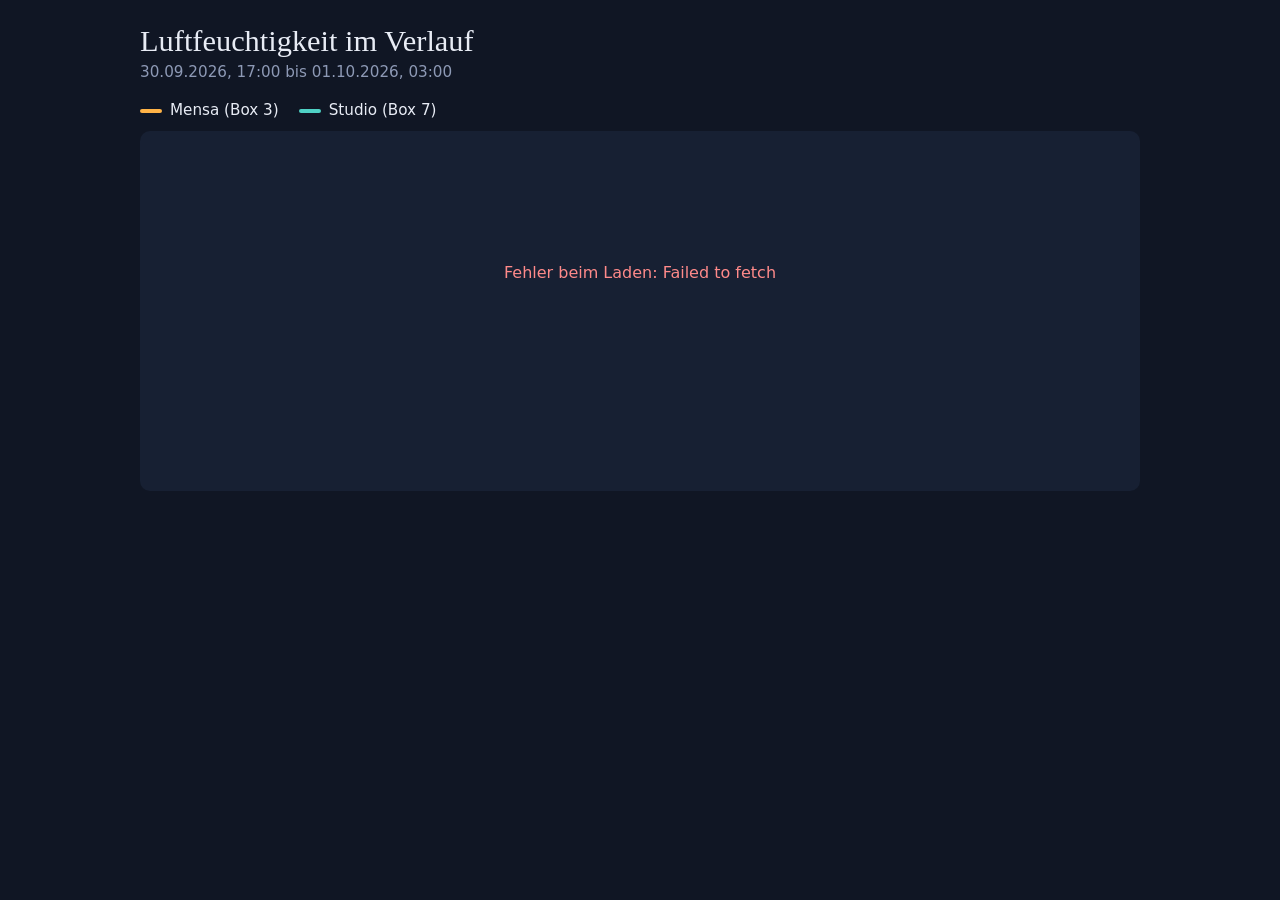
==== index.html @ 2a56dd06 "1st upload" ====
<!DOCTYPE html>
<html lang="de">
<head>
    <meta charset="utf-8">
    <meta name="viewport" content="width=device-width, initial-scale=1">
    <title>Luftfeuchtigkeit – Verlauf</title>
    <style>
        :root {
            --bg: #101624;
            --panel: #172033;
            --grid: #2a3550;
            --text: #e8ecf5;
            --muted: #8d99b5;
            --mensa: #ffb347;
            --studio: #4fd1c5;
        }
        * { box-sizing: border-box; }
        body {
            margin: 0;
            padding: 24px 16px;
            background: var(--bg);
            color: var(--text);
            font-family: Georgia, "Times New Roman", serif;
        }
        main { max-width: 1000px; margin: 0 auto; }
        h1 { font-size: 1.9rem; font-weight: normal; margin: 0 0 4px; }
        .sub { color: var(--muted); margin: 0 0 20px; font-family: system-ui, sans-serif; font-size: .95rem; }
        .legend { display: flex; gap: 20px; margin-bottom: 12px; font-family: system-ui, sans-serif; font-size: .95rem; }
        .legend span::before {
            content: ""; display: inline-block; width: 22px; height: 4px; border-radius: 2px;
            margin-right: 8px; vertical-align: middle; background: var(--c);
        }
        #chart {
            position: relative;
            background: var(--panel);
            border-radius: 10px;
            padding: 12px;
            min-height: 360px;
        }
        svg { display: block; width: 100%; height: auto; font-family: system-ui, sans-serif; }
        .tip {
            position: absolute; pointer-events: none; display: none;
            background: #0b101c; border: 1px solid var(--grid); border-radius: 8px;
            padding: 8px 10px; font: .85rem/1.5 system-ui, sans-serif; white-space: nowrap;
        }
        .status { padding: 120px 0; text-align: center; color: var(--muted); font-family: system-ui, sans-serif; }
        .error { color: #ff8a8a; }
    </style>
</head>
<body>
<main>
    <h1>Luftfeuchtigkeit im Verlauf</h1>
    <p class="sub">30.09.2026, 17:00 bis 01.10.2026, 03:00</p>
    <div class="legend">
        <span style="--c: var(--mensa)">Mensa (Box 3)</span>
        <span style="--c: var(--studio)">Studio (Box 7)</span>
    </div>
    <div id="chart"><div class="status">Daten werden geladen …</div></div>
</main>

<script>
    const URL_DATA = "https://party.gurulugi.myhostpoint.ch/unload.php?from=2026-09-30%2017:00&to=2026-10-01%2004:00&order=asc&exclude_box=5";

    // Time axis: 17:00 -> 03:00 next day (times are used exactly as stored, no timezone conversion)
    const T_START = Date.UTC(2026, 8, 30, 17, 0, 0);
    const T_END   = Date.UTC(2026, 9, 1, 3, 0, 0);

    const SERIES = [
        { id: 3, name: "Mensa",  color: "#ffb347" },
        { id: 7, name: "Studio", color: "#4fd1c5" }
    ];

    const chartEl = document.getElementById("chart");
    let series = [];

    function parseTime(s) {
        const m = /^(\d{4})-(\d{2})-(\d{2}) (\d{2}):(\d{2}):(\d{2})$/.exec(s);
        return m ? Date.UTC(+m[1], m[2] - 1, +m[3], +m[4], +m[5], +m[6]) : null;
    }
    const pad = n => String(n).padStart(2, "0");
    function fmt(t) {
        const d = new Date(t);
        return `${pad(d.getUTCHours())}:${pad(d.getUTCMinutes())}`;
    }

    async function load() {
        try {
            const res = await fetch(URL_DATA);
            if (!res.ok) throw new Error("HTTP " + res.status);
            const json = await res.json();
            const rows = json.data || [];

            series = SERIES.map(s => ({
                ...s,
                points: rows
                    .filter(r => r.box_id === s.id && r.humidity_pct !== null)
                    .map(r => ({ t: parseTime(r.measured_at), v: r.humidity_pct }))
                    .filter(p => p.t !== null && p.t >= T_START && p.t <= T_END)
            }));

            if (!series.some(s => s.points.length)) {
                chartEl.innerHTML = '<div class="status">Keine Luftfeuchtigkeits-Daten im Zeitraum gefunden.</div>';
                return;
            }
            draw();
        } catch (e) {
            chartEl.innerHTML = `<div class="status error">Fehler beim Laden: ${e.message}</div>`;
        }
    }

    function draw() {
        const W = Math.max(chartEl.clientWidth - 24, 320);
        const H = Math.round(W < 600 ? W * 0.75 : W * 0.45);
        const m = { top: 16, right: 16, bottom: 36, left: 48 };
        const iw = W - m.left - m.right, ih = H - m.top - m.bottom;

        const all = series.flatMap(s => s.points.map(p => p.v));
        let lo = Math.floor(Math.min(...all) / 5) * 5 - 5;
        let hi = Math.ceil(Math.max(...all) / 5) * 5 + 5;
        const x = t => m.left + (t - T_START) / (T_END - T_START) * iw;
        const y = v => m.top + (1 - (v - lo) / (hi - lo)) * ih;

        let g = "";
        // horizontal grid + y labels
        const step = (hi - lo) > 40 ? 10 : 5;
        for (let v = lo; v <= hi; v += step) {
            g += `<line x1="${m.left}" x2="${W - m.right}" y1="${y(v)}" y2="${y(v)}" stroke="#2a3550"/>`;
            g += `<text x="${m.left - 8}" y="${y(v) + 4}" text-anchor="end" fill="#8d99b5" font-size="12">${v}%</text>`;
        }
        // hourly x ticks
        for (let t = T_START; t <= T_END; t += 3600000) {
            g += `<line x1="${x(t)}" x2="${x(t)}" y1="${m.top}" y2="${H - m.bottom}" stroke="#2a3550" stroke-dasharray="2 4"/>`;
            g += `<text x="${x(t)}" y="${H - m.bottom + 20}" text-anchor="middle" fill="#8d99b5" font-size="12">${fmt(t)}</text>`;
        }
        // lines
        series.forEach(s => {
            if (!s.points.length) return;
            const d = s.points.map((p, i) => `${i ? "L" : "M"}${x(p.t).toFixed(1)},${y(p.v).toFixed(1)}`).join(" ");
            g += `<path d="${d}" fill="none" stroke="${s.color}" stroke-width="2.5" stroke-linejoin="round" stroke-linecap="round"/>`;
        });
        g += `<line id="cross" y1="${m.top}" y2="${H - m.bottom}" stroke="#8d99b5" stroke-width="1" style="display:none"/>`;
        g += `<g id="dots"></g>`;

        chartEl.innerHTML =
            `<svg id="svg" viewBox="0 0 ${W} ${H}" role="img" aria-label="Luftfeuchtigkeit über die Zeit">${g}</svg><div class="tip" id="tip"></div>`;

        const svg = document.getElementById("svg"), cross = document.getElementById("cross"),
            dots = document.getElementById("dots"), tip = document.getElementById("tip");

        function nearest(s, t) {
            let best = null;
            for (const p of s.points) if (!best || Math.abs(p.t - t) < Math.abs(best.t - t)) best = p;
            return best && Math.abs(best.t - t) <= 15 * 60000 ? best : null;
        }

        svg.addEventListener("mousemove", ev => {
            const r = svg.getBoundingClientRect();
            const px = (ev.clientX - r.left) * (W / r.width);
            if (px < m.left || px > W - m.right) return hide();
            const t = T_START + (px - m.left) / iw * (T_END - T_START);
            cross.setAttribute("x1", px); cross.setAttribute("x2", px); cross.style.display = "";
            let html = `<b>${fmt(t)} Uhr</b>`, d = "";
            series.forEach(s => {
                const p = nearest(s, t);
                if (!p) return;
                html += `<br><span style="color:${s.color}">●</span> ${s.name}: ${p.v.toFixed(1)}% <span style="color:#8d99b5">(${fmt(p.t)})</span>`;
                d += `<circle cx="${x(p.t)}" cy="${y(p.v)}" r="5" fill="${s.color}" stroke="#101624" stroke-width="2"/>`;
            });
            dots.innerHTML = d;
            tip.innerHTML = html;
            tip.style.display = "block";
            const left = ev.clientX - chartEl.getBoundingClientRect().left + 14;
            tip.style.left = Math.min(left, chartEl.clientWidth - tip.offsetWidth - 8) + "px";
            tip.style.top = (ev.clientY - chartEl.getBoundingClientRect().top - 10) + "px";
        });
        svg.addEventListener("mouseleave", hide);
        function hide() { cross.style.display = "none"; dots.innerHTML = ""; tip.style.display = "none"; }
    }

    let resizeTimer;
    window.addEventListener("resize", () => {
        clearTimeout(resizeTimer);
        resizeTimer = setTimeout(() => series.length && draw(), 150);
    });

    load();
</script>
</body>
</html>
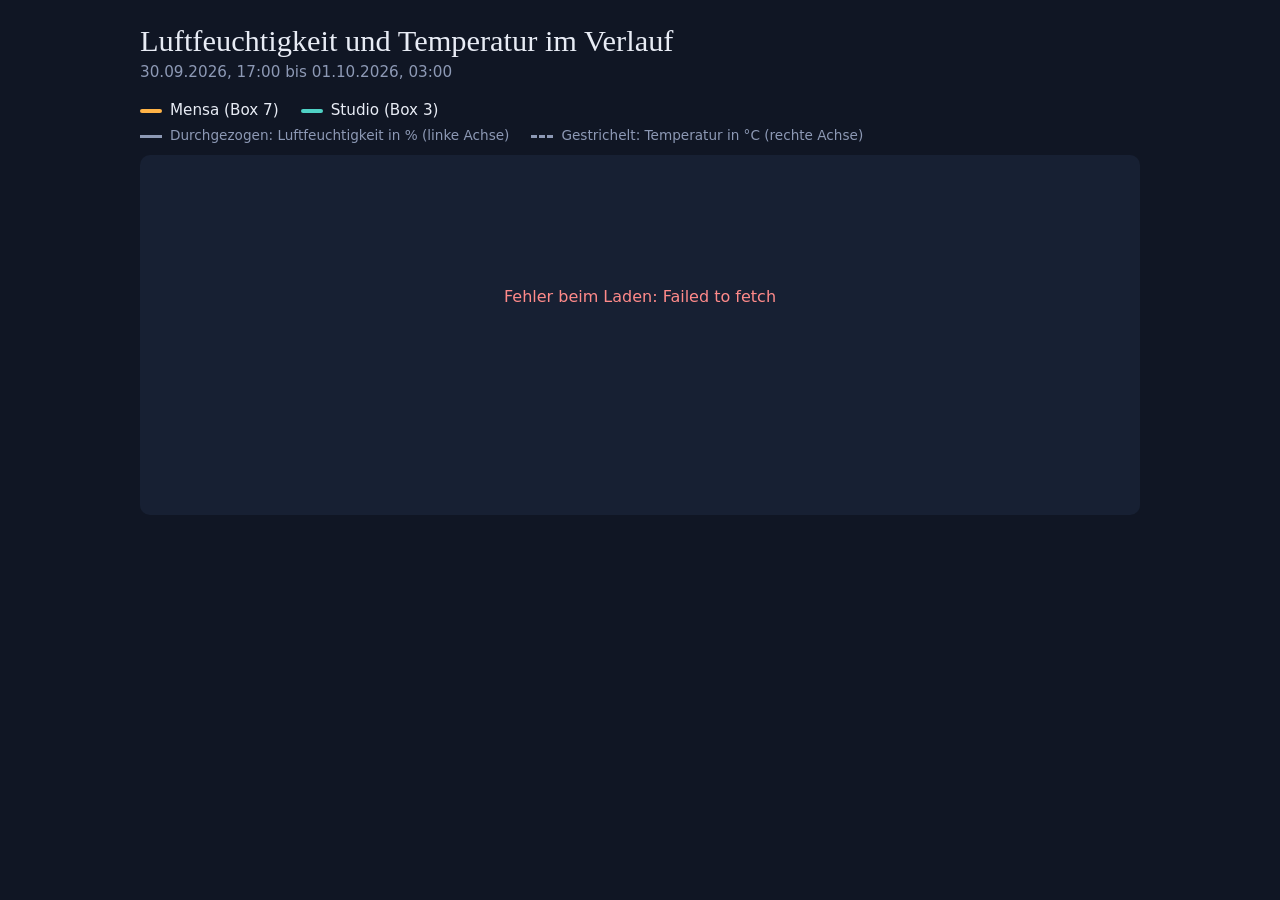
==== commit e1bc4233: "Update index.html" ====
--- a/index.html
+++ b/index.html
@@ -3,7 +3,7 @@
 <head>
     <meta charset="utf-8">
     <meta name="viewport" content="width=device-width, initial-scale=1">
-    <title>Luftfeuchtigkeit – Verlauf</title>
+    <title>Luftfeuchtigkeit und Temperatur – Verlauf</title>
     <style>
         :root {
             --bg: #101624;
@@ -11,8 +11,6 @@
             --grid: #2a3550;
             --text: #e8ecf5;
             --muted: #8d99b5;
-            --mensa: #ffb347;
-            --studio: #4fd1c5;
         }
         * { box-sizing: border-box; }
         body {
@@ -25,11 +23,14 @@
         main { max-width: 1000px; margin: 0 auto; }
         h1 { font-size: 1.9rem; font-weight: normal; margin: 0 0 4px; }
         .sub { color: var(--muted); margin: 0 0 20px; font-family: system-ui, sans-serif; font-size: .95rem; }
-        .legend { display: flex; gap: 20px; margin-bottom: 12px; font-family: system-ui, sans-serif; font-size: .95rem; }
+        .legend { display: flex; flex-wrap: wrap; gap: 8px 22px; margin-bottom: 8px; font-family: system-ui, sans-serif; font-size: .95rem; }
         .legend span::before {
             content: ""; display: inline-block; width: 22px; height: 4px; border-radius: 2px;
             margin-right: 8px; vertical-align: middle; background: var(--c);
         }
+        .legend.styles { color: var(--muted); font-size: .85rem; margin-bottom: 12px; }
+        .legend.styles span::before { background: none; height: 0; border-top: 3px solid var(--muted); border-radius: 0; }
+        .legend.styles .dash::before { border-top-style: dashed; }
         #chart {
             position: relative;
             background: var(--panel);
@@ -49,11 +50,15 @@
 </head>
 <body>
 <main>
-    <h1>Luftfeuchtigkeit im Verlauf</h1>
+    <h1>Luftfeuchtigkeit und Temperatur im Verlauf</h1>
     <p class="sub">30.09.2026, 17:00 bis 01.10.2026, 03:00</p>
     <div class="legend">
-        <span style="--c: var(--mensa)">Mensa (Box 3)</span>
-        <span style="--c: var(--studio)">Studio (Box 7)</span>
+        <span style="--c: #ffb347">Mensa (Box 7)</span>
+        <span style="--c: #4fd1c5">Studio (Box 3)</span>
+    </div>
+    <div class="legend styles">
+        <span>Durchgezogen: Luftfeuchtigkeit in % (linke Achse)</span>
+        <span class="dash">Gestrichelt: Temperatur in °C (rechte Achse)</span>
     </div>
     <div id="chart"><div class="status">Daten werden geladen …</div></div>
 </main>
@@ -65,9 +70,13 @@
     const T_START = Date.UTC(2026, 8, 30, 17, 0, 0);
     const T_END   = Date.UTC(2026, 9, 1, 3, 0, 0);
 
-    const SERIES = [
-        { id: 3, name: "Mensa",  color: "#ffb347" },
-        { id: 7, name: "Studio", color: "#4fd1c5" }
+    const BOXES = [
+        { id: 7, name: "Mensa",  color: "#ffb347" },
+        { id: 3, name: "Studio", color: "#4fd1c5" }
+    ];
+    const METRICS = [
+        { key: "humidity_pct",  label: "Luftfeuchtigkeit", unit: "%",  dash: "" },
+        { key: "temperature_c", label: "Temperatur",       unit: "°C", dash: "7 5" }
     ];
 
     const chartEl = document.getElementById("chart");
@@ -90,16 +99,19 @@
             const json = await res.json();
             const rows = json.data || [];
 
-            series = SERIES.map(s => ({
-                ...s,
-                points: rows
-                    .filter(r => r.box_id === s.id && r.humidity_pct !== null)
-                    .map(r => ({ t: parseTime(r.measured_at), v: r.humidity_pct }))
-                    .filter(p => p.t !== null && p.t >= T_START && p.t <= T_END)
+            series = [];
+            METRICS.forEach(mt => BOXES.forEach(b => {
+                series.push({
+                    ...b, metric: mt,
+                    points: rows
+                        .filter(r => r.box_id === b.id && r[mt.key] !== null && r[mt.key] !== undefined)
+                        .map(r => ({ t: parseTime(r.measured_at), v: r[mt.key] }))
+                        .filter(p => p.t !== null && p.t >= T_START && p.t <= T_END)
+                });
             }));
 
             if (!series.some(s => s.points.length)) {
-                chartEl.innerHTML = '<div class="status">Keine Luftfeuchtigkeits-Daten im Zeitraum gefunden.</div>';
+                chartEl.innerHTML = '<div class="status">Keine Daten im Zeitraum gefunden.</div>';
                 return;
             }
             draw();
@@ -108,24 +120,42 @@
         }
     }
 
+    // Round the range outward to multiples of a nice step
+    function scaleFor(key, pad1) {
+        const vals = series.filter(s => s.metric.key === key).flatMap(s => s.points.map(p => p.v));
+        if (!vals.length) return { lo: 0, hi: 1, step: 1 };
+        const min = Math.min(...vals), max = Math.max(...vals);
+        const range = Math.max(max - min, 1);
+        const step = range <= 8 ? 1 : range <= 16 ? 2 : range <= 40 ? 5 : 10;
+        return {
+            lo: Math.floor(min / step) * step - (pad1 ? step : 0),
+            hi: Math.ceil(max / step) * step + (pad1 ? step : 0),
+            step
+        };
+    }
+
     function draw() {
         const W = Math.max(chartEl.clientWidth - 24, 320);
-        const H = Math.round(W < 600 ? W * 0.75 : W * 0.45);
-        const m = { top: 16, right: 16, bottom: 36, left: 48 };
+        const H = Math.round(W < 600 ? W * 0.8 : W * 0.45);
+        const m = { top: 16, right: 52, bottom: 36, left: 52 };
         const iw = W - m.left - m.right, ih = H - m.top - m.bottom;
 
-        const all = series.flatMap(s => s.points.map(p => p.v));
-        let lo = Math.floor(Math.min(...all) / 5) * 5 - 5;
-        let hi = Math.ceil(Math.max(...all) / 5) * 5 + 5;
-        const x = t => m.left + (t - T_START) / (T_END - T_START) * iw;
-        const y = v => m.top + (1 - (v - lo) / (hi - lo)) * ih;
+        const sh = scaleFor("humidity_pct", true);
+        const st = scaleFor("temperature_c", true);
+        const x  = t => m.left + (t - T_START) / (T_END - T_START) * iw;
+        const yH = v => m.top + (1 - (v - sh.lo) / (sh.hi - sh.lo)) * ih;
+        const yT = v => m.top + (1 - (v - st.lo) / (st.hi - st.lo)) * ih;
+        const yOf = s => s.metric.key === "humidity_pct" ? yH : yT;
 
         let g = "";
-        // horizontal grid + y labels
-        const step = (hi - lo) > 40 ? 10 : 5;
-        for (let v = lo; v <= hi; v += step) {
-            g += `<line x1="${m.left}" x2="${W - m.right}" y1="${y(v)}" y2="${y(v)}" stroke="#2a3550"/>`;
-            g += `<text x="${m.left - 8}" y="${y(v) + 4}" text-anchor="end" fill="#8d99b5" font-size="12">${v}%</text>`;
+        // left axis (humidity) with grid lines
+        for (let v = sh.lo; v <= sh.hi; v += sh.step) {
+            g += `<line x1="${m.left}" x2="${W - m.right}" y1="${yH(v)}" y2="${yH(v)}" stroke="#2a3550"/>`;
+            g += `<text x="${m.left - 8}" y="${yH(v) + 4}" text-anchor="end" fill="#8d99b5" font-size="12">${v}%</text>`;
+        }
+        // right axis (temperature), labels only
+        for (let v = st.lo; v <= st.hi; v += st.step) {
+            g += `<text x="${W - m.right + 8}" y="${yT(v) + 4}" text-anchor="start" fill="#8d99b5" font-size="12">${v}°</text>`;
         }
         // hourly x ticks
         for (let t = T_START; t <= T_END; t += 3600000) {
@@ -135,14 +165,15 @@
         // lines
         series.forEach(s => {
             if (!s.points.length) return;
+            const y = yOf(s);
             const d = s.points.map((p, i) => `${i ? "L" : "M"}${x(p.t).toFixed(1)},${y(p.v).toFixed(1)}`).join(" ");
-            g += `<path d="${d}" fill="none" stroke="${s.color}" stroke-width="2.5" stroke-linejoin="round" stroke-linecap="round"/>`;
+            g += `<path d="${d}" fill="none" stroke="${s.color}" stroke-width="2.5" stroke-linejoin="round" stroke-linecap="round" stroke-dasharray="${s.metric.dash}"/>`;
         });
         g += `<line id="cross" y1="${m.top}" y2="${H - m.bottom}" stroke="#8d99b5" stroke-width="1" style="display:none"/>`;
         g += `<g id="dots"></g>`;
 
         chartEl.innerHTML =
-            `<svg id="svg" viewBox="0 0 ${W} ${H}" role="img" aria-label="Luftfeuchtigkeit über die Zeit">${g}</svg><div class="tip" id="tip"></div>`;
+            `<svg id="svg" viewBox="0 0 ${W} ${H}" role="img" aria-label="Luftfeuchtigkeit und Temperatur über die Zeit">${g}</svg><div class="tip" id="tip"></div>`;
 
         const svg = document.getElementById("svg"), cross = document.getElementById("cross"),
             dots = document.getElementById("dots"), tip = document.getElementById("tip");
@@ -163,15 +194,16 @@
             series.forEach(s => {
                 const p = nearest(s, t);
                 if (!p) return;
-                html += `<br><span style="color:${s.color}">●</span> ${s.name}: ${p.v.toFixed(1)}% <span style="color:#8d99b5">(${fmt(p.t)})</span>`;
-                d += `<circle cx="${x(p.t)}" cy="${y(p.v)}" r="5" fill="${s.color}" stroke="#101624" stroke-width="2"/>`;
+                html += `<br><span style="color:${s.color}">●</span> ${s.name}, ${s.metric.label}: ${p.v.toFixed(1)} ${s.metric.unit} <span style="color:#8d99b5">(${fmt(p.t)})</span>`;
+                d += `<circle cx="${x(p.t)}" cy="${yOf(s)(p.v)}" r="5" fill="${s.color}" stroke="#101624" stroke-width="2"/>`;
             });
             dots.innerHTML = d;
             tip.innerHTML = html;
             tip.style.display = "block";
-            const left = ev.clientX - chartEl.getBoundingClientRect().left + 14;
-            tip.style.left = Math.min(left, chartEl.clientWidth - tip.offsetWidth - 8) + "px";
-            tip.style.top = (ev.clientY - chartEl.getBoundingClientRect().top - 10) + "px";
+            const box = chartEl.getBoundingClientRect();
+            const left = ev.clientX - box.left + 14;
+            tip.style.left = Math.max(8, Math.min(left, chartEl.clientWidth - tip.offsetWidth - 8)) + "px";
+            tip.style.top = (ev.clientY - box.top - 10) + "px";
         });
         svg.addEventListener("mouseleave", hide);
         function hide() { cross.style.display = "none"; dots.innerHTML = ""; tip.style.display = "none"; }
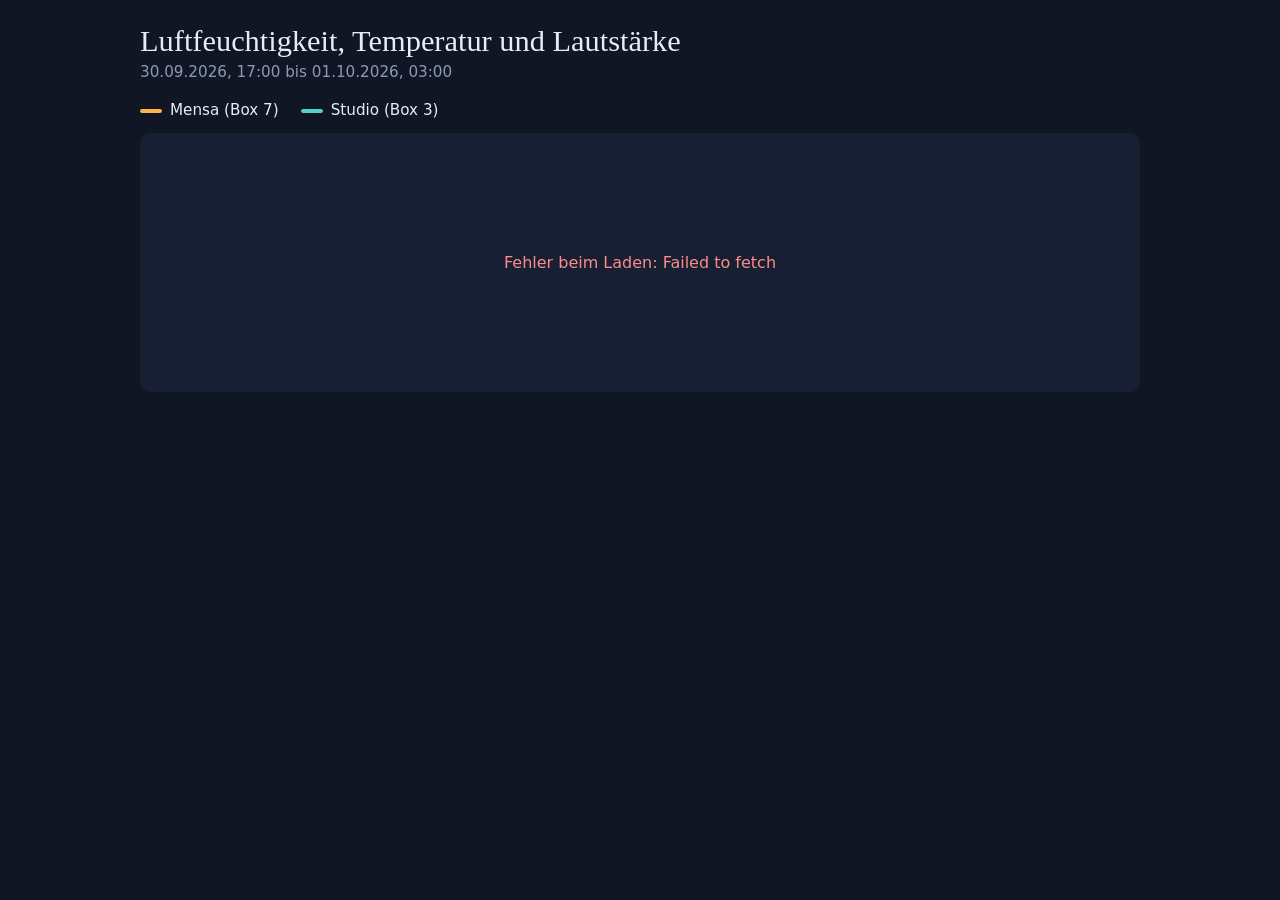
==== commit 3063ac82: "Volume chart change" ====
--- a/index.html
+++ b/index.html
@@ -3,7 +3,7 @@
 <head>
     <meta charset="utf-8">
     <meta name="viewport" content="width=device-width, initial-scale=1">
-    <title>Luftfeuchtigkeit und Temperatur – Verlauf</title>
+    <title>Luftfeuchtigkeit, Temperatur und Lautstärke – Verlauf</title>
     <style>
         :root {
             --bg: #101624;
@@ -23,44 +23,38 @@
         main { max-width: 1000px; margin: 0 auto; }
         h1 { font-size: 1.9rem; font-weight: normal; margin: 0 0 4px; }
         .sub { color: var(--muted); margin: 0 0 20px; font-family: system-ui, sans-serif; font-size: .95rem; }
-        .legend { display: flex; flex-wrap: wrap; gap: 8px 22px; margin-bottom: 8px; font-family: system-ui, sans-serif; font-size: .95rem; }
+        .legend { display: flex; flex-wrap: wrap; gap: 8px 22px; margin-bottom: 14px; font-family: system-ui, sans-serif; font-size: .95rem; }
         .legend span::before {
             content: ""; display: inline-block; width: 22px; height: 4px; border-radius: 2px;
             margin-right: 8px; vertical-align: middle; background: var(--c);
         }
-        .legend.styles { color: var(--muted); font-size: .85rem; margin-bottom: 12px; }
-        .legend.styles span::before { background: none; height: 0; border-top: 3px solid var(--muted); border-radius: 0; }
-        .legend.styles .dash::before { border-top-style: dashed; }
-        #chart {
+        .chart {
             position: relative;
             background: var(--panel);
             border-radius: 10px;
             padding: 12px;
-            min-height: 360px;
-        }
+            margin-bottom: 16px;
+        }
+        .chart h2 { font: normal .9rem system-ui, sans-serif; color: var(--muted); margin: 0 0 6px 4px; }
         svg { display: block; width: 100%; height: auto; font-family: system-ui, sans-serif; }
         .tip {
             position: absolute; pointer-events: none; display: none;
             background: #0b101c; border: 1px solid var(--grid); border-radius: 8px;
-            padding: 8px 10px; font: .85rem/1.5 system-ui, sans-serif; white-space: nowrap;
-        }
-        .status { padding: 120px 0; text-align: center; color: var(--muted); font-family: system-ui, sans-serif; }
+            padding: 8px 10px; font: .85rem/1.5 system-ui, sans-serif; white-space: nowrap; z-index: 2;
+        }
+        .status { padding: 120px 0; text-align: center; color: var(--muted); font-family: system-ui, sans-serif; background: var(--panel); border-radius: 10px; }
         .error { color: #ff8a8a; }
     </style>
 </head>
 <body>
 <main>
-    <h1>Luftfeuchtigkeit und Temperatur im Verlauf</h1>
+    <h1>Luftfeuchtigkeit, Temperatur und Lautstärke</h1>
     <p class="sub">30.09.2026, 17:00 bis 01.10.2026, 03:00</p>
     <div class="legend">
         <span style="--c: #ffb347">Mensa (Box 7)</span>
         <span style="--c: #4fd1c5">Studio (Box 3)</span>
     </div>
-    <div class="legend styles">
-        <span>Durchgezogen: Luftfeuchtigkeit in % (linke Achse)</span>
-        <span class="dash">Gestrichelt: Temperatur in °C (rechte Achse)</span>
-    </div>
-    <div id="chart"><div class="status">Daten werden geladen …</div></div>
+    <div id="charts"><div class="status">Daten werden geladen …</div></div>
 </main>
 
 <script>
@@ -74,12 +68,20 @@
         { id: 7, name: "Mensa",  color: "#ffb347" },
         { id: 3, name: "Studio", color: "#4fd1c5" }
     ];
-    const METRICS = [
-        { key: "humidity_pct",  label: "Luftfeuchtigkeit", unit: "%",  dash: "" },
-        { key: "temperature_c", label: "Temperatur",       unit: "°C", dash: "7 5" }
+    const METRICS = {
+        humidity_pct:  { label: "Luftfeuchtigkeit", unit: "%",  dash: "" },
+        temperature_c: { label: "Temperatur",       unit: "°C", dash: "7 5" },
+        noise_pct:     { label: "Lautstärke",       unit: "dB", dash: "" }   // DB column is called noise_pct
+    };
+    // Each panel is one chart. First metric = left axis, second (optional) = right axis.
+    const PANELS = [
+        { title: "Luftfeuchtigkeit (durchgezogen, linke Achse) und Temperatur (gestrichelt, rechte Achse)",
+            keys: ["humidity_pct", "temperature_c"], ratio: 0.45 },
+        { title: "Lautstärke in dB",
+            keys: ["noise_pct"], ratio: 0.3 }
     ];
 
-    const chartEl = document.getElementById("chart");
+    const chartsEl = document.getElementById("charts");
     let series = [];
 
     function parseTime(s) {
@@ -100,62 +102,68 @@
             const rows = json.data || [];
 
             series = [];
-            METRICS.forEach(mt => BOXES.forEach(b => {
+            Object.keys(METRICS).forEach(key => BOXES.forEach(b => {
                 series.push({
-                    ...b, metric: mt,
+                    ...b, key, metric: METRICS[key],
                     points: rows
-                        .filter(r => r.box_id === b.id && r[mt.key] !== null && r[mt.key] !== undefined)
-                        .map(r => ({ t: parseTime(r.measured_at), v: r[mt.key] }))
+                        .filter(r => r.box_id === b.id && r[key] !== null && r[key] !== undefined)
+                        .map(r => ({ t: parseTime(r.measured_at), v: r[key] }))
                         .filter(p => p.t !== null && p.t >= T_START && p.t <= T_END)
                 });
             }));
 
             if (!series.some(s => s.points.length)) {
-                chartEl.innerHTML = '<div class="status">Keine Daten im Zeitraum gefunden.</div>';
+                chartsEl.innerHTML = '<div class="status">Keine Daten im Zeitraum gefunden.</div>';
                 return;
             }
             draw();
         } catch (e) {
-            chartEl.innerHTML = `<div class="status error">Fehler beim Laden: ${e.message}</div>`;
-        }
-    }
-
-    // Round the range outward to multiples of a nice step
-    function scaleFor(key, pad1) {
-        const vals = series.filter(s => s.metric.key === key).flatMap(s => s.points.map(p => p.v));
+            chartsEl.innerHTML = `<div class="status error">Fehler beim Laden: ${e.message}</div>`;
+        }
+    }
+
+    // Round the range outward to multiples of a nice step, plus one step of padding
+    function scaleFor(key) {
+        const vals = series.filter(s => s.key === key).flatMap(s => s.points.map(p => p.v));
         if (!vals.length) return { lo: 0, hi: 1, step: 1 };
         const min = Math.min(...vals), max = Math.max(...vals);
         const range = Math.max(max - min, 1);
         const step = range <= 8 ? 1 : range <= 16 ? 2 : range <= 40 ? 5 : 10;
-        return {
-            lo: Math.floor(min / step) * step - (pad1 ? step : 0),
-            hi: Math.ceil(max / step) * step + (pad1 ? step : 0),
-            step
-        };
+        return { lo: Math.floor(min / step) * step - step, hi: Math.ceil(max / step) * step + step, step };
     }
 
     function draw() {
-        const W = Math.max(chartEl.clientWidth - 24, 320);
-        const H = Math.round(W < 600 ? W * 0.8 : W * 0.45);
+        chartsEl.innerHTML = PANELS.map((p, i) =>
+            `<div class="chart" id="panel${i}"><h2>${p.title}</h2><div class="plot"></div><div class="tip"></div></div>`
+        ).join("");
+        PANELS.forEach((p, i) => drawPanel(document.getElementById("panel" + i), p));
+    }
+
+    function drawPanel(el, panel) {
+        const plot = el.querySelector(".plot"), tip = el.querySelector(".tip");
+        const W = Math.max(el.clientWidth - 24, 320);
+        const H = Math.round(W < 600 ? W * (panel.ratio + 0.3) : W * panel.ratio);
         const m = { top: 16, right: 52, bottom: 36, left: 52 };
         const iw = W - m.left - m.right, ih = H - m.top - m.bottom;
 
-        const sh = scaleFor("humidity_pct", true);
-        const st = scaleFor("temperature_c", true);
-        const x  = t => m.left + (t - T_START) / (T_END - T_START) * iw;
-        const yH = v => m.top + (1 - (v - sh.lo) / (sh.hi - sh.lo)) * ih;
-        const yT = v => m.top + (1 - (v - st.lo) / (st.hi - st.lo)) * ih;
-        const yOf = s => s.metric.key === "humidity_pct" ? yH : yT;
+        const scales = {};
+        panel.keys.forEach(k => scales[k] = scaleFor(k));
+        const x = t => m.left + (t - T_START) / (T_END - T_START) * iw;
+        const yFn = k => v => m.top + (1 - (v - scales[k].lo) / (scales[k].hi - scales[k].lo)) * ih;
 
         let g = "";
-        // left axis (humidity) with grid lines
-        for (let v = sh.lo; v <= sh.hi; v += sh.step) {
-            g += `<line x1="${m.left}" x2="${W - m.right}" y1="${yH(v)}" y2="${yH(v)}" stroke="#2a3550"/>`;
-            g += `<text x="${m.left - 8}" y="${yH(v) + 4}" text-anchor="end" fill="#8d99b5" font-size="12">${v}%</text>`;
-        }
-        // right axis (temperature), labels only
-        for (let v = st.lo; v <= st.hi; v += st.step) {
-            g += `<text x="${W - m.right + 8}" y="${yT(v) + 4}" text-anchor="start" fill="#8d99b5" font-size="12">${v}°</text>`;
+        // first metric: left axis with grid lines
+        const k0 = panel.keys[0], s0 = scales[k0], y0 = yFn(k0), u0 = METRICS[k0].unit;
+        for (let v = s0.lo; v <= s0.hi; v += s0.step) {
+            g += `<line x1="${m.left}" x2="${W - m.right}" y1="${y0(v)}" y2="${y0(v)}" stroke="#2a3550"/>`;
+            g += `<text x="${m.left - 8}" y="${y0(v) + 4}" text-anchor="end" fill="#8d99b5" font-size="12">${v}${u0 === "°C" ? "°" : u0}</text>`;
+        }
+        // second metric: right axis, labels only
+        if (panel.keys[1]) {
+            const k1 = panel.keys[1], s1 = scales[k1], y1 = yFn(k1), u1 = METRICS[k1].unit;
+            for (let v = s1.lo; v <= s1.hi; v += s1.step) {
+                g += `<text x="${W - m.right + 8}" y="${y1(v) + 4}" fill="#8d99b5" font-size="12">${v}${u1 === "°C" ? "°" : u1}</text>`;
+            }
         }
         // hourly x ticks
         for (let t = T_START; t <= T_END; t += 3600000) {
@@ -163,20 +171,17 @@
             g += `<text x="${x(t)}" y="${H - m.bottom + 20}" text-anchor="middle" fill="#8d99b5" font-size="12">${fmt(t)}</text>`;
         }
         // lines
-        series.forEach(s => {
+        const panelSeries = series.filter(s => panel.keys.includes(s.key));
+        panelSeries.forEach(s => {
             if (!s.points.length) return;
-            const y = yOf(s);
+            const y = yFn(s.key);
             const d = s.points.map((p, i) => `${i ? "L" : "M"}${x(p.t).toFixed(1)},${y(p.v).toFixed(1)}`).join(" ");
             g += `<path d="${d}" fill="none" stroke="${s.color}" stroke-width="2.5" stroke-linejoin="round" stroke-linecap="round" stroke-dasharray="${s.metric.dash}"/>`;
         });
-        g += `<line id="cross" y1="${m.top}" y2="${H - m.bottom}" stroke="#8d99b5" stroke-width="1" style="display:none"/>`;
-        g += `<g id="dots"></g>`;
-
-        chartEl.innerHTML =
-            `<svg id="svg" viewBox="0 0 ${W} ${H}" role="img" aria-label="Luftfeuchtigkeit und Temperatur über die Zeit">${g}</svg><div class="tip" id="tip"></div>`;
-
-        const svg = document.getElementById("svg"), cross = document.getElementById("cross"),
-            dots = document.getElementById("dots"), tip = document.getElementById("tip");
+        g += `<line class="cross" y1="${m.top}" y2="${H - m.bottom}" stroke="#8d99b5" style="display:none"/><g class="dots"></g>`;
+
+        plot.innerHTML = `<svg viewBox="0 0 ${W} ${H}" role="img" aria-label="${panel.title}">${g}</svg>`;
+        const svg = plot.querySelector("svg"), cross = svg.querySelector(".cross"), dots = svg.querySelector(".dots");
 
         function nearest(s, t) {
             let best = null;
@@ -191,18 +196,18 @@
             const t = T_START + (px - m.left) / iw * (T_END - T_START);
             cross.setAttribute("x1", px); cross.setAttribute("x2", px); cross.style.display = "";
             let html = `<b>${fmt(t)} Uhr</b>`, d = "";
-            series.forEach(s => {
+            panelSeries.forEach(s => {
                 const p = nearest(s, t);
                 if (!p) return;
                 html += `<br><span style="color:${s.color}">●</span> ${s.name}, ${s.metric.label}: ${p.v.toFixed(1)} ${s.metric.unit} <span style="color:#8d99b5">(${fmt(p.t)})</span>`;
-                d += `<circle cx="${x(p.t)}" cy="${yOf(s)(p.v)}" r="5" fill="${s.color}" stroke="#101624" stroke-width="2"/>`;
+                d += `<circle cx="${x(p.t)}" cy="${yFn(s.key)(p.v)}" r="5" fill="${s.color}" stroke="#101624" stroke-width="2"/>`;
             });
             dots.innerHTML = d;
             tip.innerHTML = html;
             tip.style.display = "block";
-            const box = chartEl.getBoundingClientRect();
+            const box = el.getBoundingClientRect();
             const left = ev.clientX - box.left + 14;
-            tip.style.left = Math.max(8, Math.min(left, chartEl.clientWidth - tip.offsetWidth - 8)) + "px";
+            tip.style.left = Math.max(8, Math.min(left, el.clientWidth - tip.offsetWidth - 8)) + "px";
             tip.style.top = (ev.clientY - box.top - 10) + "px";
         });
         svg.addEventListener("mouseleave", hide);
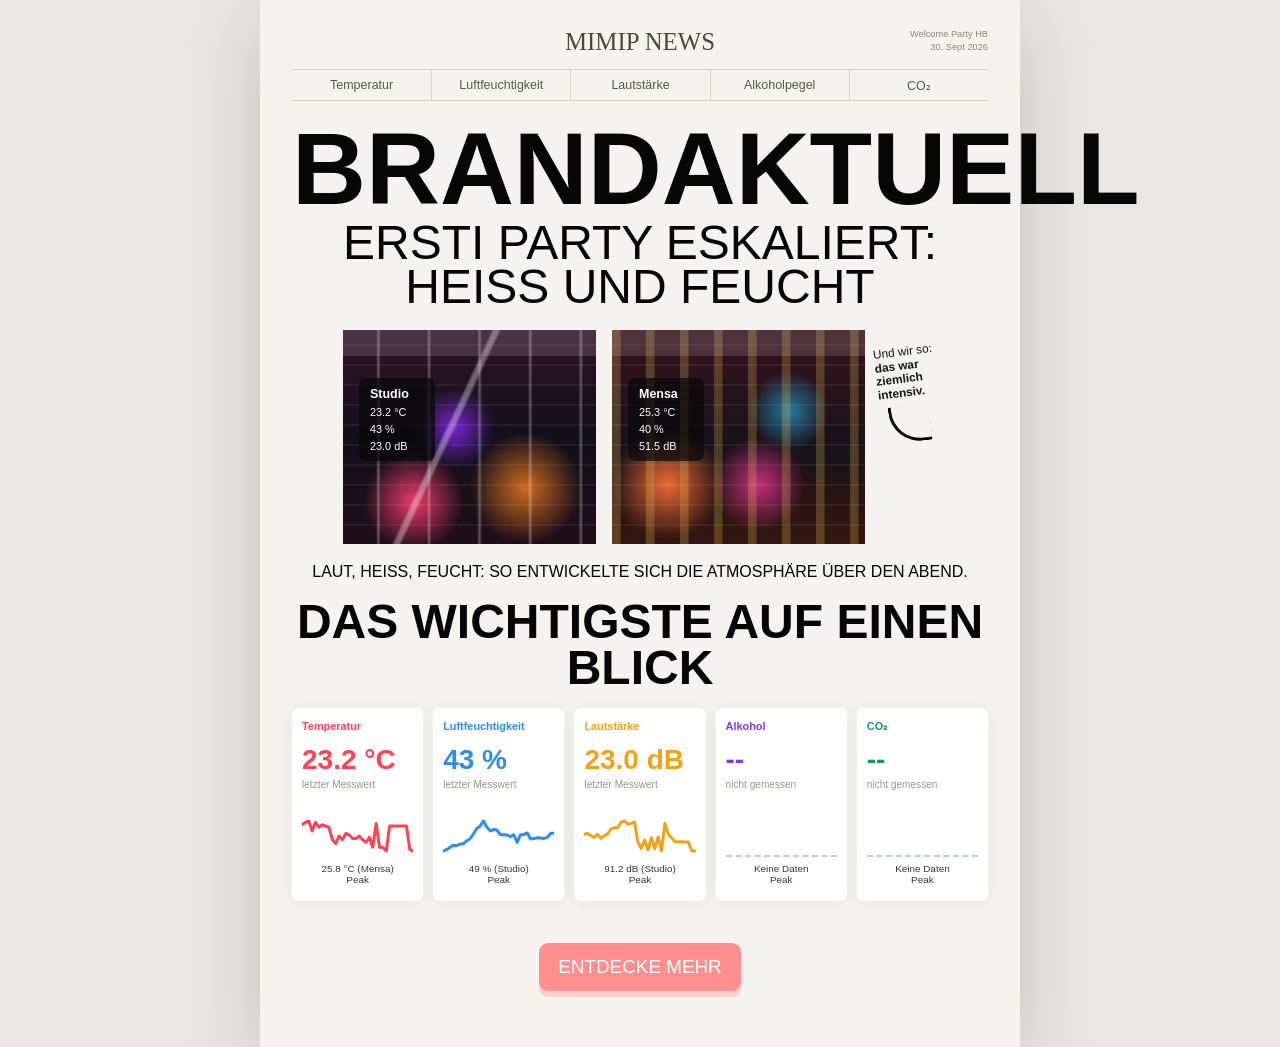
==== commit bbdebf29: "html gebaut" ====
--- a/index.html
+++ b/index.html
@@ -1,226 +1,154 @@
 <!DOCTYPE html>
 <html lang="de">
 <head>
-    <meta charset="utf-8">
-    <meta name="viewport" content="width=device-width, initial-scale=1">
-    <title>Luftfeuchtigkeit, Temperatur und Lautstärke – Verlauf</title>
-    <style>
-        :root {
-            --bg: #101624;
-            --panel: #172033;
-            --grid: #2a3550;
-            --text: #e8ecf5;
-            --muted: #8d99b5;
-        }
-        * { box-sizing: border-box; }
-        body {
-            margin: 0;
-            padding: 24px 16px;
-            background: var(--bg);
-            color: var(--text);
-            font-family: Georgia, "Times New Roman", serif;
-        }
-        main { max-width: 1000px; margin: 0 auto; }
-        h1 { font-size: 1.9rem; font-weight: normal; margin: 0 0 4px; }
-        .sub { color: var(--muted); margin: 0 0 20px; font-family: system-ui, sans-serif; font-size: .95rem; }
-        .legend { display: flex; flex-wrap: wrap; gap: 8px 22px; margin-bottom: 14px; font-family: system-ui, sans-serif; font-size: .95rem; }
-        .legend span::before {
-            content: ""; display: inline-block; width: 22px; height: 4px; border-radius: 2px;
-            margin-right: 8px; vertical-align: middle; background: var(--c);
-        }
-        .chart {
-            position: relative;
-            background: var(--panel);
-            border-radius: 10px;
-            padding: 12px;
-            margin-bottom: 16px;
-        }
-        .chart h2 { font: normal .9rem system-ui, sans-serif; color: var(--muted); margin: 0 0 6px 4px; }
-        svg { display: block; width: 100%; height: auto; font-family: system-ui, sans-serif; }
-        .tip {
-            position: absolute; pointer-events: none; display: none;
-            background: #0b101c; border: 1px solid var(--grid); border-radius: 8px;
-            padding: 8px 10px; font: .85rem/1.5 system-ui, sans-serif; white-space: nowrap; z-index: 2;
-        }
-        .status { padding: 120px 0; text-align: center; color: var(--muted); font-family: system-ui, sans-serif; background: var(--panel); border-radius: 10px; }
-        .error { color: #ff8a8a; }
-    </style>
+    <meta charset="UTF-8">
+    <meta name="viewport" content="width=device-width, initial-scale=1.0">
+    <title>MIMIP News | Party Hub</title>
+    <link rel="stylesheet" href="css/style.css">
 </head>
 <body>
-<main>
-    <h1>Luftfeuchtigkeit, Temperatur und Lautstärke</h1>
-    <p class="sub">30.09.2026, 17:00 bis 01.10.2026, 03:00</p>
-    <div class="legend">
-        <span style="--c: #ffb347">Mensa (Box 7)</span>
-        <span style="--c: #4fd1c5">Studio (Box 3)</span>
-    </div>
-    <div id="charts"><div class="status">Daten werden geladen …</div></div>
+<main class="paper">
+    <header class="masthead">
+        <div class="edition">MIMIP NEWS</div>
+        <div class="issue">
+            <span>Welcome Party HB</span>
+            <span>30. Sept 2026</span>
+        </div>
+    </header>
+
+    <nav class="topic-nav" aria-label="Messwerte">
+        <a href="#temperature">Temperatur</a>
+        <a href="#humidity">Luftfeuchtigkeit</a>
+        <a href="#noise">Lautstärke</a>
+        <a href="#alcohol">Alkoholpegel</a>
+        <a href="#co2">CO₂</a>
+    </nav>
+
+    <section class="hero" aria-labelledby="main-title">
+        <h1 id="main-title">Brandaktuell</h1>
+        <p class="lead">Ersti Party eskaliert: heiss und feucht</p>
+
+        <div class="scene-grid" aria-label="Stimmungsbilder der Party">
+            <article class="scene scene-studio">
+                <div class="scene-card">
+                    <strong>Studio</strong>
+                    <span id="studio-temp">-- °C</span>
+                    <span id="studio-humidity">-- %</span>
+                    <span id="studio-noise">-- dB</span>
+                </div>
+            </article>
+            <article class="scene scene-mensa">
+                <div class="scene-card">
+                    <strong>Mensa</strong>
+                    <span id="mensa-temp">-- °C</span>
+                    <span id="mensa-humidity">-- %</span>
+                    <span id="mensa-noise">-- dB</span>
+                </div>
+            </article>
+            <aside class="side-note">
+                <span>Und wir so:</span>
+                <strong>das war ziemlich intensiv.</strong>
+            </aside>
+        </div>
+
+        <p class="caption">Laut, heiss, feucht: So entwickelte sich die Atmosphäre über den Abend.</p>
+    </section>
+
+    <section class="overview" aria-labelledby="overview-title">
+        <h2 id="overview-title">Das Wichtigste auf einen Blick</h2>
+        <div class="metric-grid" id="metric-grid"></div>
+    </section>
+
+    <footer class="paper-footer">
+        <a href="chart.html">Entdecke mehr</a>
+    </footer>
 </main>
 
+<script src="javascript/js.js"></script>
 <script>
-    const URL_DATA = "https://party.gurulugi.myhostpoint.ch/unload.php?from=2026-09-30%2017:00&to=2026-10-01%2004:00&order=asc&exclude_box=5";
-
-    // Time axis: 17:00 -> 03:00 next day (times are used exactly as stored, no timezone conversion)
-    const T_START = Date.UTC(2026, 8, 30, 17, 0, 0);
-    const T_END   = Date.UTC(2026, 9, 1, 3, 0, 0);
-
-    const BOXES = [
-        { id: 7, name: "Mensa",  color: "#ffb347" },
-        { id: 3, name: "Studio", color: "#4fd1c5" }
-    ];
-    const METRICS = {
-        humidity_pct:  { label: "Luftfeuchtigkeit", unit: "%",  dash: "" },
-        temperature_c: { label: "Temperatur",       unit: "°C", dash: "7 5" },
-        noise_pct:     { label: "Lautstärke",       unit: "dB", dash: "" }   // DB column is called noise_pct
+    const rows = window.PARTY_UNLOAD_DATA?.data || [];
+    const boxes = {
+        3: { name: "Studio", ids: { temperature_c: "studio-temp", humidity_pct: "studio-humidity", noise_pct: "studio-noise" } },
+        7: { name: "Mensa", ids: { temperature_c: "mensa-temp", humidity_pct: "mensa-humidity", noise_pct: "mensa-noise" } }
     };
-    // Each panel is one chart. First metric = left axis, second (optional) = right axis.
-    const PANELS = [
-        { title: "Luftfeuchtigkeit (durchgezogen, linke Achse) und Temperatur (gestrichelt, rechte Achse)",
-            keys: ["humidity_pct", "temperature_c"], ratio: 0.45 },
-        { title: "Lautstärke in dB",
-            keys: ["noise_pct"], ratio: 0.3 }
+    const metricConfig = [
+        { id: "temperature", key: "temperature_c", label: "Temperatur", unit: "°C", accent: "red", digits: 1 },
+        { id: "humidity", key: "humidity_pct", label: "Luftfeuchtigkeit", unit: "%", accent: "blue", digits: 0 },
+        { id: "noise", key: "noise_pct", label: "Lautstärke", unit: "dB", accent: "orange", digits: 1 },
+        { id: "alcohol", key: "alcohol_mgl", label: "Alkohol", unit: "mg/l", accent: "violet", digits: 2 },
+        { id: "co2", key: "co2_ppm", label: "CO₂", unit: "ppm", accent: "green", digits: 0 }
     ];
 
-    const chartsEl = document.getElementById("charts");
-    let series = [];
-
-    function parseTime(s) {
-        const m = /^(\d{4})-(\d{2})-(\d{2}) (\d{2}):(\d{2}):(\d{2})$/.exec(s);
-        return m ? Date.UTC(+m[1], m[2] - 1, +m[3], +m[4], +m[5], +m[6]) : null;
-    }
-    const pad = n => String(n).padStart(2, "0");
-    function fmt(t) {
-        const d = new Date(t);
-        return `${pad(d.getUTCHours())}:${pad(d.getUTCMinutes())}`;
+    function valuesFor(key) {
+        return rows
+            .map((row) => row[key])
+            .filter((value) => typeof value === "number" && Number.isFinite(value));
     }
 
-    async function load() {
-        try {
-            const res = await fetch(URL_DATA);
-            if (!res.ok) throw new Error("HTTP " + res.status);
-            const json = await res.json();
-            const rows = json.data || [];
+    function latestFor(boxId, key) {
+        for (let i = rows.length - 1; i >= 0; i--) {
+            const row = rows[i];
+            if (row.box_id === boxId && typeof row[key] === "number") {
+                return row[key];
+            }
+        }
+        return null;
+    }
 
-            series = [];
-            Object.keys(METRICS).forEach(key => BOXES.forEach(b => {
-                series.push({
-                    ...b, key, metric: METRICS[key],
-                    points: rows
-                        .filter(r => r.box_id === b.id && r[key] !== null && r[key] !== undefined)
-                        .map(r => ({ t: parseTime(r.measured_at), v: r[key] }))
-                        .filter(p => p.t !== null && p.t >= T_START && p.t <= T_END)
-                });
-            }));
+    function format(value, digits, unit) {
+        if (value === null || value === undefined || Number.isNaN(value)) return "--";
+        return `${value.toFixed(digits)} ${unit}`;
+    }
 
-            if (!series.some(s => s.points.length)) {
-                chartsEl.innerHTML = '<div class="status">Keine Daten im Zeitraum gefunden.</div>';
-                return;
-            }
-            draw();
-        } catch (e) {
-            chartsEl.innerHTML = `<div class="status error">Fehler beim Laden: ${e.message}</div>`;
+    function peakLabel(key, digits, unit) {
+        let best = null;
+        for (const row of rows) {
+            const value = row[key];
+            if (typeof value !== "number" || !Number.isFinite(value)) continue;
+            if (!best || value > best.value) best = { value, box: row.box_id };
+        }
+        if (!best) return "Keine Daten";
+        return `${format(best.value, digits, unit)} (${boxes[best.box]?.name || `Box ${best.box}`})`;
+    }
+
+    function sparkline(values) {
+        if (!values.length) {
+            return '<div class="sparkline empty" aria-hidden="true"></div>';
+        }
+        const sampleSize = 34;
+        const step = Math.max(1, Math.floor(values.length / sampleSize));
+        const sampled = values.filter((_, index) => index % step === 0).slice(-sampleSize);
+        const min = Math.min(...sampled);
+        const max = Math.max(...sampled);
+        const range = Math.max(max - min, 1);
+        const points = sampled.map((value, index) => {
+            const x = sampled.length === 1 ? 50 : (index / (sampled.length - 1)) * 100;
+            const y = 42 - ((value - min) / range) * 30;
+            return `${x.toFixed(1)},${y.toFixed(1)}`;
+        }).join(" ");
+        return `<svg class="sparkline" viewBox="0 0 100 48" preserveAspectRatio="none" aria-hidden="true">
+            <polyline points="${points}" vector-effect="non-scaling-stroke"></polyline>
+        </svg>`;
+    }
+
+    for (const [boxId, box] of Object.entries(boxes)) {
+        for (const [key, elementId] of Object.entries(box.ids)) {
+            const config = metricConfig.find((metric) => metric.key === key);
+            document.getElementById(elementId).textContent = format(latestFor(Number(boxId), key), config.digits, config.unit);
         }
     }
 
-    // Round the range outward to multiples of a nice step, plus one step of padding
-    function scaleFor(key) {
-        const vals = series.filter(s => s.key === key).flatMap(s => s.points.map(p => p.v));
-        if (!vals.length) return { lo: 0, hi: 1, step: 1 };
-        const min = Math.min(...vals), max = Math.max(...vals);
-        const range = Math.max(max - min, 1);
-        const step = range <= 8 ? 1 : range <= 16 ? 2 : range <= 40 ? 5 : 10;
-        return { lo: Math.floor(min / step) * step - step, hi: Math.ceil(max / step) * step + step, step };
-    }
-
-    function draw() {
-        chartsEl.innerHTML = PANELS.map((p, i) =>
-            `<div class="chart" id="panel${i}"><h2>${p.title}</h2><div class="plot"></div><div class="tip"></div></div>`
-        ).join("");
-        PANELS.forEach((p, i) => drawPanel(document.getElementById("panel" + i), p));
-    }
-
-    function drawPanel(el, panel) {
-        const plot = el.querySelector(".plot"), tip = el.querySelector(".tip");
-        const W = Math.max(el.clientWidth - 24, 320);
-        const H = Math.round(W < 600 ? W * (panel.ratio + 0.3) : W * panel.ratio);
-        const m = { top: 16, right: 52, bottom: 36, left: 52 };
-        const iw = W - m.left - m.right, ih = H - m.top - m.bottom;
-
-        const scales = {};
-        panel.keys.forEach(k => scales[k] = scaleFor(k));
-        const x = t => m.left + (t - T_START) / (T_END - T_START) * iw;
-        const yFn = k => v => m.top + (1 - (v - scales[k].lo) / (scales[k].hi - scales[k].lo)) * ih;
-
-        let g = "";
-        // first metric: left axis with grid lines
-        const k0 = panel.keys[0], s0 = scales[k0], y0 = yFn(k0), u0 = METRICS[k0].unit;
-        for (let v = s0.lo; v <= s0.hi; v += s0.step) {
-            g += `<line x1="${m.left}" x2="${W - m.right}" y1="${y0(v)}" y2="${y0(v)}" stroke="#2a3550"/>`;
-            g += `<text x="${m.left - 8}" y="${y0(v) + 4}" text-anchor="end" fill="#8d99b5" font-size="12">${v}${u0 === "°C" ? "°" : u0}</text>`;
-        }
-        // second metric: right axis, labels only
-        if (panel.keys[1]) {
-            const k1 = panel.keys[1], s1 = scales[k1], y1 = yFn(k1), u1 = METRICS[k1].unit;
-            for (let v = s1.lo; v <= s1.hi; v += s1.step) {
-                g += `<text x="${W - m.right + 8}" y="${y1(v) + 4}" fill="#8d99b5" font-size="12">${v}${u1 === "°C" ? "°" : u1}</text>`;
-            }
-        }
-        // hourly x ticks
-        for (let t = T_START; t <= T_END; t += 3600000) {
-            g += `<line x1="${x(t)}" x2="${x(t)}" y1="${m.top}" y2="${H - m.bottom}" stroke="#2a3550" stroke-dasharray="2 4"/>`;
-            g += `<text x="${x(t)}" y="${H - m.bottom + 20}" text-anchor="middle" fill="#8d99b5" font-size="12">${fmt(t)}</text>`;
-        }
-        // lines
-        const panelSeries = series.filter(s => panel.keys.includes(s.key));
-        panelSeries.forEach(s => {
-            if (!s.points.length) return;
-            const y = yFn(s.key);
-            const d = s.points.map((p, i) => `${i ? "L" : "M"}${x(p.t).toFixed(1)},${y(p.v).toFixed(1)}`).join(" ");
-            g += `<path d="${d}" fill="none" stroke="${s.color}" stroke-width="2.5" stroke-linejoin="round" stroke-linecap="round" stroke-dasharray="${s.metric.dash}"/>`;
-        });
-        g += `<line class="cross" y1="${m.top}" y2="${H - m.bottom}" stroke="#8d99b5" style="display:none"/><g class="dots"></g>`;
-
-        plot.innerHTML = `<svg viewBox="0 0 ${W} ${H}" role="img" aria-label="${panel.title}">${g}</svg>`;
-        const svg = plot.querySelector("svg"), cross = svg.querySelector(".cross"), dots = svg.querySelector(".dots");
-
-        function nearest(s, t) {
-            let best = null;
-            for (const p of s.points) if (!best || Math.abs(p.t - t) < Math.abs(best.t - t)) best = p;
-            return best && Math.abs(best.t - t) <= 15 * 60000 ? best : null;
-        }
-
-        svg.addEventListener("mousemove", ev => {
-            const r = svg.getBoundingClientRect();
-            const px = (ev.clientX - r.left) * (W / r.width);
-            if (px < m.left || px > W - m.right) return hide();
-            const t = T_START + (px - m.left) / iw * (T_END - T_START);
-            cross.setAttribute("x1", px); cross.setAttribute("x2", px); cross.style.display = "";
-            let html = `<b>${fmt(t)} Uhr</b>`, d = "";
-            panelSeries.forEach(s => {
-                const p = nearest(s, t);
-                if (!p) return;
-                html += `<br><span style="color:${s.color}">●</span> ${s.name}, ${s.metric.label}: ${p.v.toFixed(1)} ${s.metric.unit} <span style="color:#8d99b5">(${fmt(p.t)})</span>`;
-                d += `<circle cx="${x(p.t)}" cy="${yFn(s.key)(p.v)}" r="5" fill="${s.color}" stroke="#101624" stroke-width="2"/>`;
-            });
-            dots.innerHTML = d;
-            tip.innerHTML = html;
-            tip.style.display = "block";
-            const box = el.getBoundingClientRect();
-            const left = ev.clientX - box.left + 14;
-            tip.style.left = Math.max(8, Math.min(left, el.clientWidth - tip.offsetWidth - 8)) + "px";
-            tip.style.top = (ev.clientY - box.top - 10) + "px";
-        });
-        svg.addEventListener("mouseleave", hide);
-        function hide() { cross.style.display = "none"; dots.innerHTML = ""; tip.style.display = "none"; }
-    }
-
-    let resizeTimer;
-    window.addEventListener("resize", () => {
-        clearTimeout(resizeTimer);
-        resizeTimer = setTimeout(() => series.length && draw(), 150);
-    });
-
-    load();
+    document.getElementById("metric-grid").innerHTML = metricConfig.map((metric) => {
+        const values = valuesFor(metric.key);
+        const latest = values.length ? values[values.length - 1] : null;
+        return `<article class="metric-card ${metric.accent}" id="${metric.id}">
+            <div class="metric-label">${metric.label}</div>
+            <strong>${format(latest, metric.digits, metric.unit)}</strong>
+            <span class="metric-note">${values.length ? "letzter Messwert" : "nicht gemessen"}</span>
+            ${sparkline(values)}
+            <small>${peakLabel(metric.key, metric.digits, metric.unit)}<br>Peak</small>
+        </article>`;
+    }).join("");
 </script>
 </body>
-</html>+</html>
--- a/css/style.css
+++ b/css/style.css
@@ -0,0 +1,373 @@
+:root {
+    --paper: #f4f3ef;
+    --ink: #060606;
+    --muted: #6d6a65;
+    --rule: #d8d4cd;
+    --card: #ffffff;
+    --red: #ff4256;
+    --blue: #2c8cf0;
+    --orange: #f2a11a;
+    --violet: #793de8;
+    --green: #149961;
+}
+
+* {
+    box-sizing: border-box;
+}
+
+html {
+    scroll-behavior: smooth;
+}
+
+body {
+    min-height: 100vh;
+    margin: 0;
+    background: #e8e7e3;
+    color: var(--ink);
+    font-family: Arial, Helvetica, sans-serif;
+}
+
+a {
+    color: inherit;
+    text-decoration: none;
+}
+
+.paper {
+    width: min(100%, 760px);
+    min-height: 100vh;
+    margin: 0 auto;
+    padding: 28px 32px 56px;
+    background: var(--paper);
+    box-shadow: 0 20px 70px rgba(28, 25, 20, 0.18);
+}
+
+.masthead {
+    position: relative;
+    display: flex;
+    align-items: start;
+    justify-content: center;
+    min-height: 42px;
+    border-bottom: 1px solid var(--rule);
+}
+
+.edition {
+    font-family: Georgia, "Times New Roman", serif;
+    font-size: clamp(1.1rem, 3.1vw, 1.55rem);
+    letter-spacing: 0;
+    color: #4b4740;
+}
+
+.issue {
+    position: absolute;
+    right: 0;
+    top: 1px;
+    display: grid;
+    gap: 3px;
+    color: #8b867e;
+    font-size: 0.58rem;
+    line-height: 1.1;
+    text-align: right;
+}
+
+.topic-nav {
+    display: grid;
+    grid-template-columns: repeat(5, 1fr);
+    border-bottom: 1px solid var(--rule);
+    color: #595650;
+    font-size: clamp(0.58rem, 1.8vw, 0.78rem);
+}
+
+.topic-nav a {
+    display: grid;
+    min-height: 30px;
+    place-items: center;
+    white-space: nowrap;
+}
+
+.topic-nav a + a {
+    border-left: 1px solid var(--rule);
+}
+
+.hero {
+    padding-top: 28px;
+    text-align: center;
+}
+
+.hero h1 {
+    margin: 0;
+    font-family: "Arial Narrow", Impact, Haettenschweiler, "Arial Black", sans-serif;
+    font-size: clamp(3.35rem, 12vw, 6.4rem);
+    line-height: 0.78;
+    letter-spacing: 0;
+    text-transform: uppercase;
+}
+
+.lead {
+    margin: 12px 0 18px;
+    font-family: Impact, Haettenschweiler, "Arial Black", sans-serif;
+    font-size: clamp(1.35rem, 5.7vw, 3rem);
+    line-height: 0.92;
+    text-transform: uppercase;
+}
+
+.scene-grid {
+    position: relative;
+    display: grid;
+    grid-template-columns: 1fr 1fr;
+    gap: 10px;
+    width: min(100%, 600px);
+    margin: 0 auto;
+    padding-right: 72px;
+}
+
+.scene {
+    position: relative;
+    min-height: clamp(150px, 33vw, 220px);
+    overflow: hidden;
+    border: 3px solid var(--paper);
+    background-color: #181016;
+}
+
+.scene::before,
+.scene::after {
+    position: absolute;
+    content: "";
+    inset: 0;
+}
+
+.scene::before {
+    background:
+        linear-gradient(115deg, transparent 0 42%, rgba(255, 255, 255, 0.34) 43% 44%, transparent 45%),
+        repeating-linear-gradient(90deg, transparent 0 13%, rgba(255, 255, 255, 0.28) 14%, transparent 15% 20%),
+        radial-gradient(circle at 28% 80%, rgba(255, 62, 117, 0.9), transparent 20%),
+        radial-gradient(circle at 72% 74%, rgba(255, 134, 31, 0.78), transparent 23%),
+        radial-gradient(circle at 44% 46%, rgba(143, 42, 255, 0.78), transparent 22%),
+        linear-gradient(180deg, #2f1328 0%, #121019 50%, #1f0e18 100%);
+}
+
+.scene::after {
+    background:
+        linear-gradient(180deg, rgba(255, 255, 255, 0.16) 0 12%, transparent 12%),
+        repeating-linear-gradient(0deg, transparent 0 18px, rgba(255, 255, 255, 0.12) 19px, transparent 20px),
+        linear-gradient(180deg, transparent 58%, rgba(0, 0, 0, 0.52));
+    mix-blend-mode: screen;
+    opacity: 0.82;
+}
+
+.scene-mensa::before {
+    background:
+        repeating-linear-gradient(90deg, rgba(255, 212, 90, 0.22) 0 8px, transparent 9px 34px),
+        radial-gradient(circle at 22% 72%, rgba(255, 116, 55, 0.9), transparent 22%),
+        radial-gradient(circle at 70% 38%, rgba(40, 194, 255, 0.58), transparent 18%),
+        radial-gradient(circle at 58% 72%, rgba(255, 56, 164, 0.72), transparent 22%),
+        linear-gradient(180deg, #37141d 0%, #171219 54%, #35160f 100%);
+}
+
+.scene-card {
+    position: absolute;
+    left: 16px;
+    top: 48px;
+    z-index: 1;
+    display: grid;
+    gap: 5px;
+    min-width: 76px;
+    padding: 9px 11px;
+    border-radius: 7px;
+    background: rgba(8, 8, 10, 0.72);
+    color: #fff;
+    font-size: 0.68rem;
+    text-align: left;
+}
+
+.scene-card strong {
+    font-size: 0.78rem;
+}
+
+.side-note {
+    position: absolute;
+    right: 0;
+    top: 18px;
+    width: 62px;
+    color: #141414;
+    font-family: "Arial Black", Impact, sans-serif;
+    font-size: clamp(0.58rem, 1.7vw, 0.74rem);
+    line-height: 1.14;
+    text-align: left;
+    transform: rotate(-7deg);
+}
+
+.side-note::after {
+    display: block;
+    width: 38px;
+    height: 34px;
+    margin: 6px 0 0 8px;
+    border-left: 3px solid var(--ink);
+    border-bottom: 3px solid var(--ink);
+    border-radius: 0 0 0 32px;
+    content: "";
+}
+
+.side-note strong {
+    display: block;
+}
+
+.caption {
+    margin: 16px 0 0;
+    font-family: Impact, Haettenschweiler, "Arial Black", sans-serif;
+    font-size: clamp(0.7rem, 2.6vw, 1rem);
+    text-transform: uppercase;
+}
+
+.overview {
+    padding-top: 18px;
+}
+
+.overview h2 {
+    margin: 0 0 18px;
+    font-family: Impact, Haettenschweiler, "Arial Black", sans-serif;
+    font-size: clamp(1.5rem, 5.2vw, 3rem);
+    line-height: 0.95;
+    text-align: center;
+    text-transform: uppercase;
+}
+
+.metric-grid {
+    display: grid;
+    grid-template-columns: repeat(5, minmax(0, 1fr));
+    gap: 10px;
+}
+
+.metric-card {
+    display: grid;
+    gap: 6px;
+    min-width: 0;
+    min-height: 168px;
+    padding: 13px 10px 12px;
+    border-radius: 7px;
+    background: var(--card);
+    box-shadow: 0 2px 16px rgba(49, 44, 36, 0.06);
+    color: var(--accent);
+}
+
+.metric-card.red { --accent: var(--red); }
+.metric-card.blue { --accent: var(--blue); }
+.metric-card.orange { --accent: var(--orange); }
+.metric-card.violet { --accent: var(--violet); }
+.metric-card.green { --accent: var(--green); }
+
+.metric-label {
+    min-height: 20px;
+    font-size: clamp(0.54rem, 1.45vw, 0.68rem);
+    font-weight: 800;
+    line-height: 1.05;
+}
+
+.metric-card strong {
+    color: var(--accent);
+    font-size: clamp(1.05rem, 3vw, 1.75rem);
+    line-height: 0.9;
+    white-space: nowrap;
+}
+
+.metric-note {
+    min-height: 24px;
+    color: #9a948b;
+    font-size: clamp(0.5rem, 1.35vw, 0.63rem);
+    line-height: 1.1;
+}
+
+.sparkline {
+    width: 100%;
+    height: 48px;
+    margin-top: auto;
+}
+
+.sparkline polyline {
+    fill: none;
+    stroke: var(--accent);
+    stroke-linecap: round;
+    stroke-linejoin: round;
+    stroke-width: 3;
+}
+
+.sparkline.empty {
+    border-bottom: 2px dashed var(--accent);
+    opacity: 0.36;
+}
+
+.metric-card small {
+    min-height: 26px;
+    color: #383633;
+    font-size: clamp(0.5rem, 1.35vw, 0.62rem);
+    line-height: 1.15;
+    text-align: center;
+}
+
+.paper-footer {
+    display: grid;
+    place-items: center;
+    padding-top: 42px;
+}
+
+.paper-footer a {
+    display: inline-grid;
+    min-height: 48px;
+    place-items: center;
+    padding: 0 19px;
+    border-radius: 9px;
+    background: #ff8f8e;
+    color: #fff;
+    font-family: Impact, Haettenschweiler, "Arial Black", sans-serif;
+    font-size: 1.18rem;
+    text-transform: uppercase;
+    box-shadow: 0 6px 0 #ffd0ce;
+}
+
+@media (max-width: 680px) {
+    .paper {
+        padding: 20px 16px 44px;
+    }
+
+    .issue {
+        display: none;
+    }
+
+    .topic-nav {
+        overflow-x: auto;
+        grid-template-columns: repeat(5, minmax(112px, 1fr));
+    }
+
+    .scene-grid {
+        padding-right: 0;
+    }
+
+    .side-note {
+        display: none;
+    }
+
+    .metric-grid {
+        grid-template-columns: repeat(2, minmax(0, 1fr));
+    }
+
+    .metric-card:last-child {
+        grid-column: span 2;
+    }
+}
+
+@media (max-width: 420px) {
+    .scene-grid {
+        grid-template-columns: 1fr;
+    }
+
+    .scene {
+        min-height: 190px;
+    }
+
+    .metric-grid {
+        grid-template-columns: 1fr;
+    }
+
+    .metric-card:last-child {
+        grid-column: auto;
+    }
+}
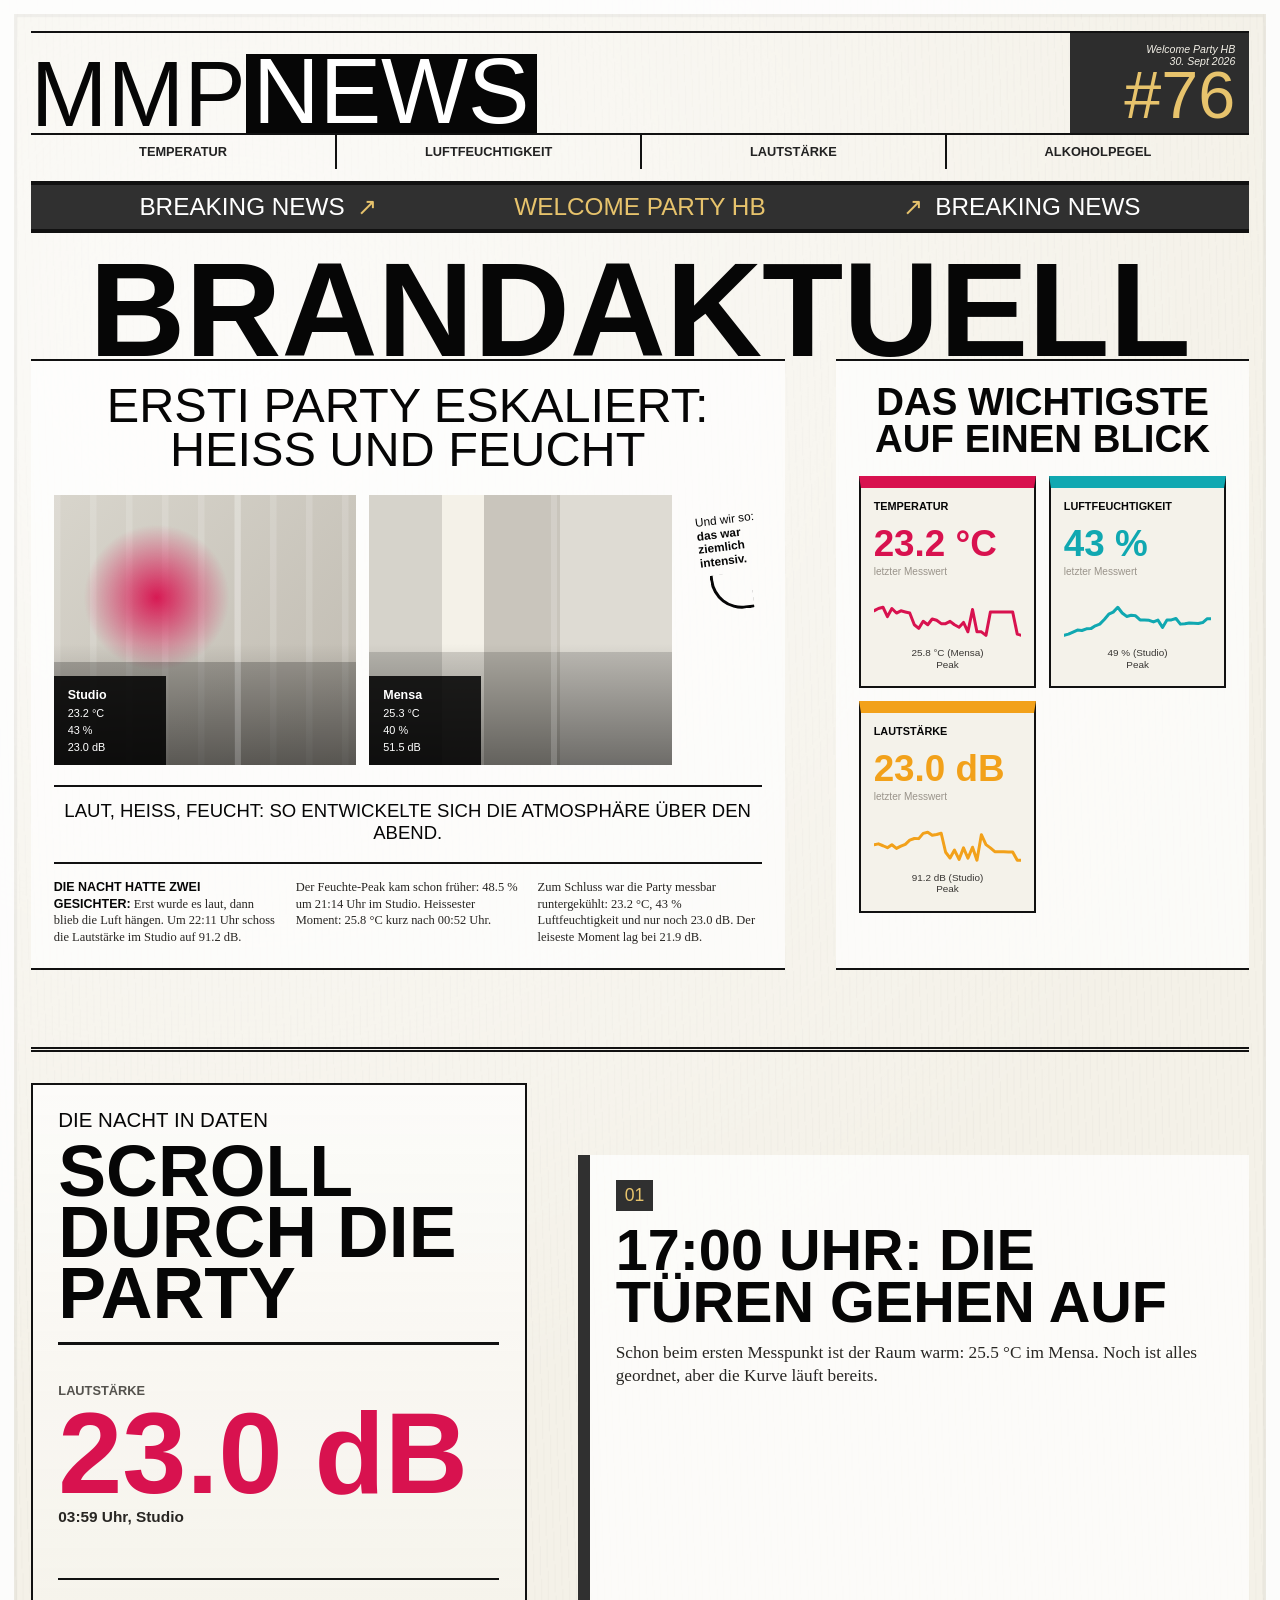
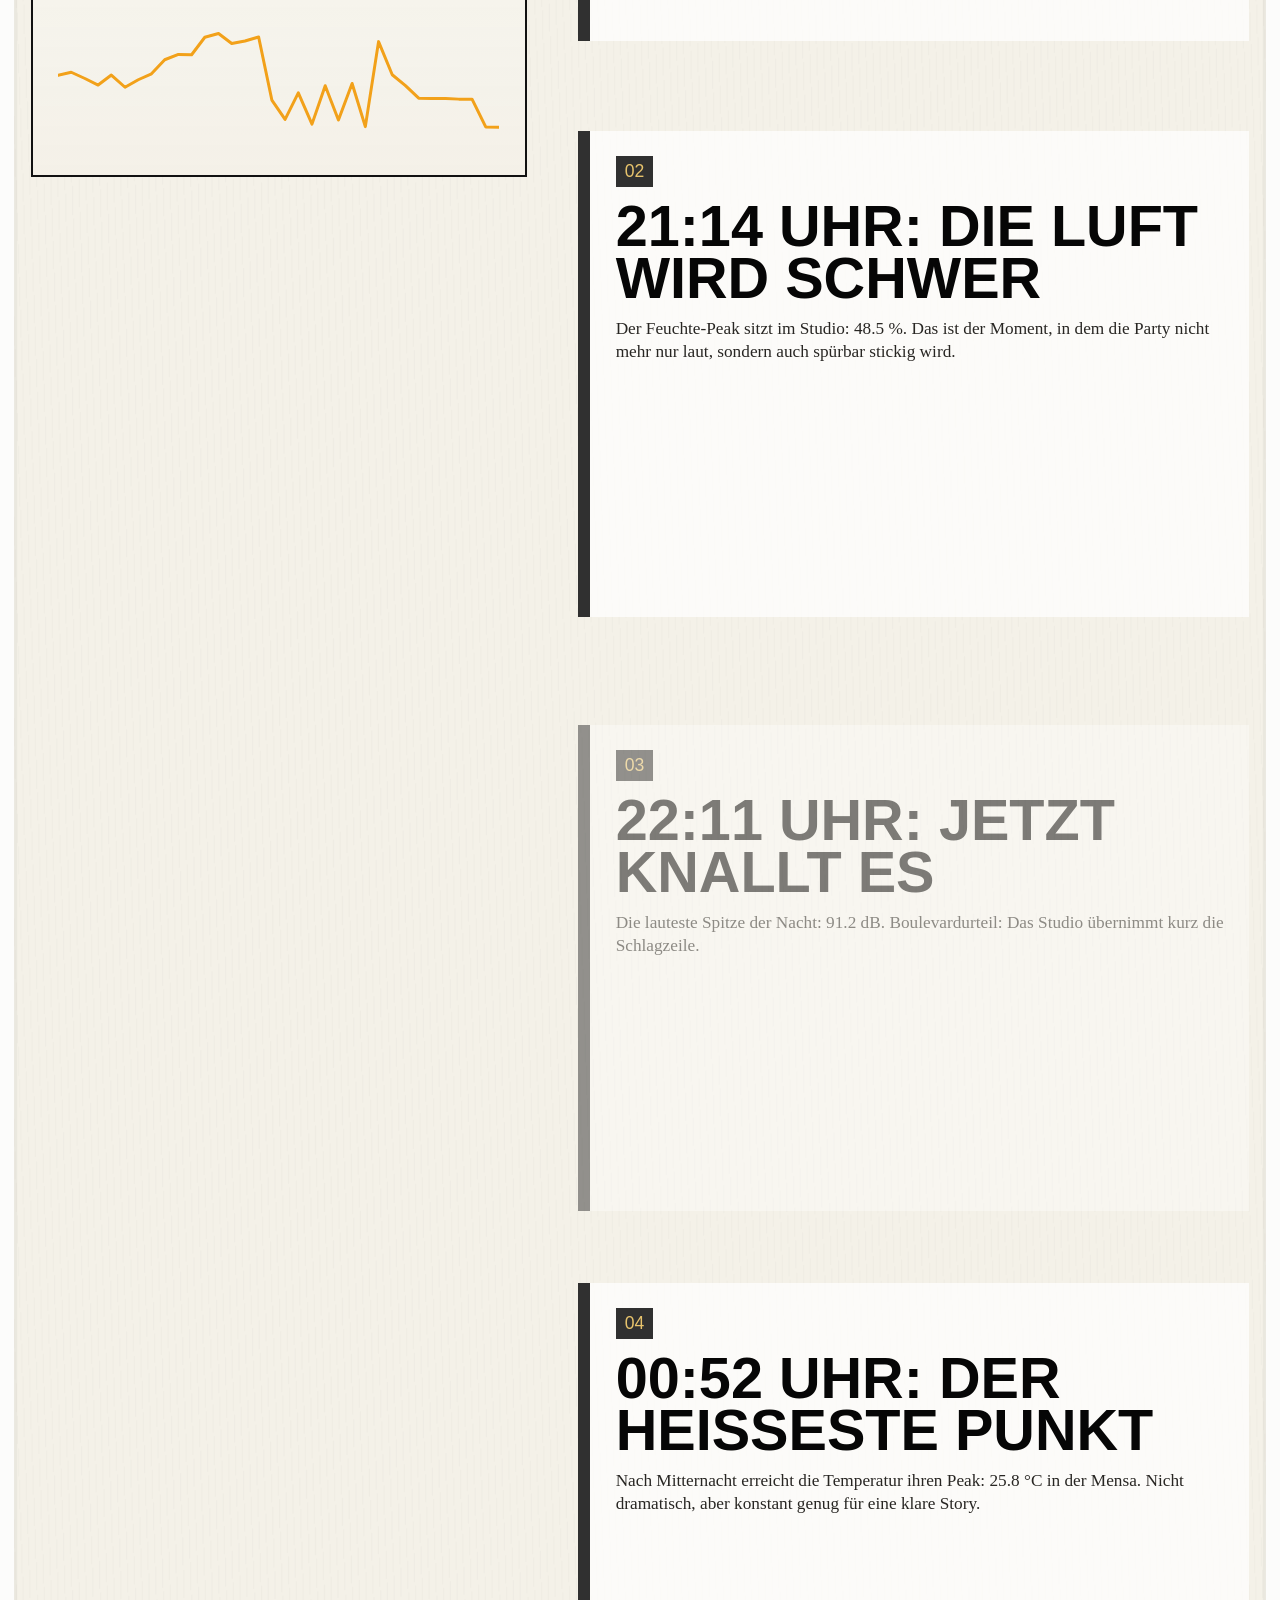
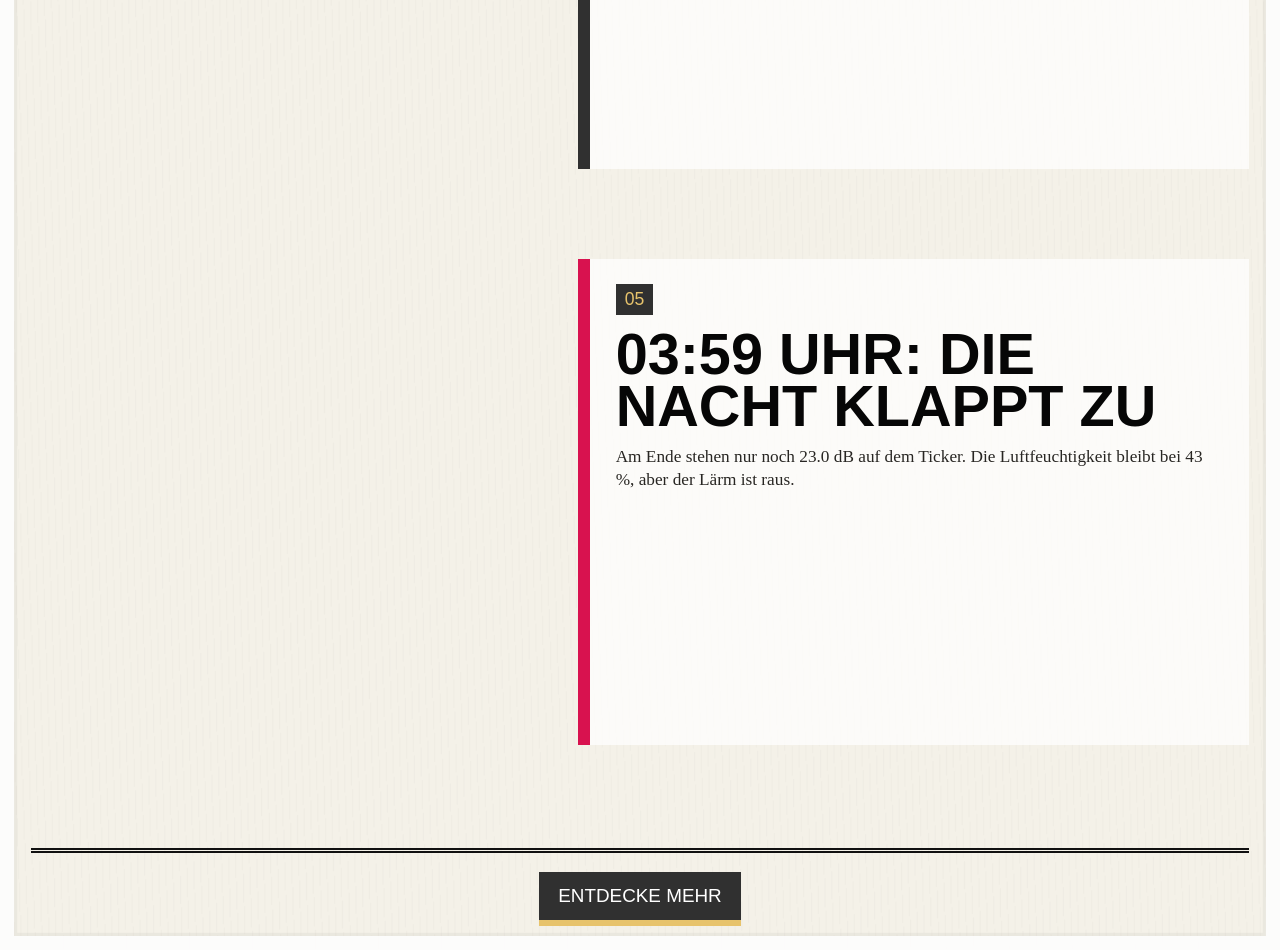
==== commit 591bd798: "aufbau html" ====
--- a/index.html
+++ b/index.html
@@ -3,13 +3,13 @@
 <head>
     <meta charset="UTF-8">
     <meta name="viewport" content="width=device-width, initial-scale=1.0">
-    <title>MIMIP News | Party Hub</title>
+    <title>MMP News | Party Hub</title>
     <link rel="stylesheet" href="css/style.css">
 </head>
 <body>
 <main class="paper">
     <header class="masthead">
-        <div class="edition">MIMIP NEWS</div>
+        <div class="edition"><span>MMP</span><mark>NEWS</mark></div>
         <div class="issue">
             <span>Welcome Party HB</span>
             <span>30. Sept 2026</span>
@@ -21,11 +21,17 @@
         <a href="#humidity">Luftfeuchtigkeit</a>
         <a href="#noise">Lautstärke</a>
         <a href="#alcohol">Alkoholpegel</a>
-        <a href="#co2">CO₂</a>
     </nav>
 
+    <div class="news-strip" aria-hidden="true">
+        <span>Breaking News</span>
+        <span>Welcome Party HB</span>
+        <span>Breaking News</span>
+    </div>
+
+    <h1 class="main-title" id="main-title">Brandaktuell</h1>
+
     <section class="hero" aria-labelledby="main-title">
-        <h1 id="main-title">Brandaktuell</h1>
         <p class="lead">Ersti Party eskaliert: heiss und feucht</p>
 
         <div class="scene-grid" aria-label="Stimmungsbilder der Party">
@@ -52,11 +58,26 @@
         </div>
 
         <p class="caption">Laut, heiss, feucht: So entwickelte sich die Atmosphäre über den Abend.</p>
+        <article class="story-copy" id="story-copy" aria-label="Story aus den Messdaten"></article>
     </section>
 
     <section class="overview" aria-labelledby="overview-title">
         <h2 id="overview-title">Das Wichtigste auf einen Blick</h2>
         <div class="metric-grid" id="metric-grid"></div>
+    </section>
+
+    <section class="scrolly" aria-labelledby="scrolly-title">
+        <div class="scrolly-visual" aria-live="polite">
+            <p class="scrolly-kicker">Die Nacht in Daten</p>
+            <h2 id="scrolly-title">Scroll durch die Party</h2>
+            <div class="scrolly-readout">
+                <span id="scrolly-label">Messwert</span>
+                <strong id="scrolly-value">--</strong>
+                <small id="scrolly-context">--</small>
+            </div>
+            <div class="scrolly-chart" id="scrolly-chart" aria-hidden="true"></div>
+        </div>
+        <div class="scrolly-steps" id="scrolly-steps"></div>
     </section>
 
     <footer class="paper-footer">
@@ -71,12 +92,15 @@
         3: { name: "Studio", ids: { temperature_c: "studio-temp", humidity_pct: "studio-humidity", noise_pct: "studio-noise" } },
         7: { name: "Mensa", ids: { temperature_c: "mensa-temp", humidity_pct: "mensa-humidity", noise_pct: "mensa-noise" } }
     };
+    const metrics = {
+        temperature_c: { label: "Temperatur", unit: "°C", accent: "red", digits: 1 },
+        humidity_pct: { label: "Luftfeuchtigkeit", unit: "%", accent: "blue", digits: 0 },
+        noise_pct: { label: "Lautstärke", unit: "dB", accent: "orange", digits: 1 }
+    };
     const metricConfig = [
         { id: "temperature", key: "temperature_c", label: "Temperatur", unit: "°C", accent: "red", digits: 1 },
         { id: "humidity", key: "humidity_pct", label: "Luftfeuchtigkeit", unit: "%", accent: "blue", digits: 0 },
-        { id: "noise", key: "noise_pct", label: "Lautstärke", unit: "dB", accent: "orange", digits: 1 },
-        { id: "alcohol", key: "alcohol_mgl", label: "Alkohol", unit: "mg/l", accent: "violet", digits: 2 },
-        { id: "co2", key: "co2_ppm", label: "CO₂", unit: "ppm", accent: "green", digits: 0 }
+        { id: "noise", key: "noise_pct", label: "Lautstärke", unit: "dB", accent: "orange", digits: 1 }
     ];
 
     function valuesFor(key) {
@@ -90,6 +114,16 @@
             const row = rows[i];
             if (row.box_id === boxId && typeof row[key] === "number") {
                 return row[key];
+            }
+        }
+        return null;
+    }
+
+    function latestMetricValue(key) {
+        for (let i = rows.length - 1; i >= 0; i--) {
+            const value = rows[i][key];
+            if (typeof value === "number" && Number.isFinite(value)) {
+                return value;
             }
         }
         return null;
@@ -109,6 +143,42 @@
         }
         if (!best) return "Keine Daten";
         return `${format(best.value, digits, unit)} (${boxes[best.box]?.name || `Box ${best.box}`})`;
+    }
+
+    function strongestFor(key, direction = "max") {
+        let best = null;
+        for (const row of rows) {
+            const value = row[key];
+            if (typeof value !== "number" || !Number.isFinite(value)) continue;
+            if (!best || (direction === "max" ? value > best.value : value < best.value)) {
+                best = { value, box: row.box_id, time: row.measured_at };
+            }
+        }
+        return best;
+    }
+
+    function timeOnly(dateTime) {
+        return dateTime ? dateTime.slice(11, 16) : "--:--";
+    }
+
+    function firstMetricPoint(key) {
+        for (const row of rows) {
+            const value = row[key];
+            if (typeof value === "number" && Number.isFinite(value)) {
+                return { value, box: row.box_id, time: row.measured_at };
+            }
+        }
+        return null;
+    }
+
+    function latestMetricPoint(key) {
+        for (let i = rows.length - 1; i >= 0; i--) {
+            const value = rows[i][key];
+            if (typeof value === "number" && Number.isFinite(value)) {
+                return { value, box: rows[i].box_id, time: rows[i].measured_at };
+            }
+        }
+        return null;
     }
 
     function sparkline(values) {
@@ -133,14 +203,14 @@
 
     for (const [boxId, box] of Object.entries(boxes)) {
         for (const [key, elementId] of Object.entries(box.ids)) {
-            const config = metricConfig.find((metric) => metric.key === key);
+            const config = metrics[key];
             document.getElementById(elementId).textContent = format(latestFor(Number(boxId), key), config.digits, config.unit);
         }
     }
 
     document.getElementById("metric-grid").innerHTML = metricConfig.map((metric) => {
         const values = valuesFor(metric.key);
-        const latest = values.length ? values[values.length - 1] : null;
+        const latest = latestMetricValue(metric.key);
         return `<article class="metric-card ${metric.accent}" id="${metric.id}">
             <div class="metric-label">${metric.label}</div>
             <strong>${format(latest, metric.digits, metric.unit)}</strong>
@@ -149,6 +219,112 @@
             <small>${peakLabel(metric.key, metric.digits, metric.unit)}<br>Peak</small>
         </article>`;
     }).join("");
+
+    const tempPeak = strongestFor("temperature_c");
+    const humidityPeak = strongestFor("humidity_pct");
+    const noisePeak = strongestFor("noise_pct");
+    const quietest = strongestFor("noise_pct", "min");
+    const latestTemp = latestMetricValue("temperature_c");
+    const latestHumidity = latestMetricValue("humidity_pct");
+    const latestNoise = latestMetricValue("noise_pct");
+    const firstTemp = firstMetricPoint("temperature_c");
+    const latestNoisePoint = latestMetricPoint("noise_pct");
+    document.getElementById("story-copy").innerHTML = `
+        <p><strong>Die Nacht hatte zwei Gesichter:</strong> Erst wurde es laut, dann blieb die Luft hängen. Um ${timeOnly(noisePeak?.time)} Uhr schoss die Lautstärke im ${boxes[noisePeak?.box]?.name || "Raum"} auf ${format(noisePeak?.value, 1, "dB")}.</p>
+        <p>Der Feuchte-Peak kam schon früher: ${format(humidityPeak?.value, 1, "%")} um ${timeOnly(humidityPeak?.time)} Uhr im ${boxes[humidityPeak?.box]?.name || "Raum"}. Heissester Moment: ${format(tempPeak?.value, 1, "°C")} kurz nach ${timeOnly(tempPeak?.time)} Uhr.</p>
+        <p>Zum Schluss war die Party messbar runtergekühlt: ${format(latestTemp, 1, "°C")}, ${format(latestHumidity, 0, "%")} Luftfeuchtigkeit und nur noch ${format(latestNoise, 1, "dB")}. Der leiseste Moment lag bei ${format(quietest?.value, 1, "dB")}.</p>
+    `;
+
+    const scrollyChapters = [
+        {
+            key: "temperature_c",
+            accent: "red",
+            title: "17:00 Uhr: Die Türen gehen auf",
+            value: firstTemp?.value,
+            digits: 1,
+            unit: "°C",
+            context: `${timeOnly(firstTemp?.time)} Uhr, ${boxes[firstTemp?.box]?.name || "Raum"}`,
+            body: `Schon beim ersten Messpunkt ist der Raum warm: ${format(firstTemp?.value, 1, "°C")} im ${boxes[firstTemp?.box]?.name || "Raum"}. Noch ist alles geordnet, aber die Kurve läuft bereits.`
+        },
+        {
+            key: "humidity_pct",
+            accent: "blue",
+            title: "21:14 Uhr: Die Luft wird schwer",
+            value: humidityPeak?.value,
+            digits: 1,
+            unit: "%",
+            context: `${timeOnly(humidityPeak?.time)} Uhr, ${boxes[humidityPeak?.box]?.name || "Raum"}`,
+            body: `Der Feuchte-Peak sitzt im Studio: ${format(humidityPeak?.value, 1, "%")}. Das ist der Moment, in dem die Party nicht mehr nur laut, sondern auch spürbar stickig wird.`
+        },
+        {
+            key: "noise_pct",
+            accent: "orange",
+            title: "22:11 Uhr: Jetzt knallt es",
+            value: noisePeak?.value,
+            digits: 1,
+            unit: "dB",
+            context: `${timeOnly(noisePeak?.time)} Uhr, ${boxes[noisePeak?.box]?.name || "Raum"}`,
+            body: `Die lauteste Spitze der Nacht: ${format(noisePeak?.value, 1, "dB")}. Boulevardurteil: Das Studio übernimmt kurz die Schlagzeile.`
+        },
+        {
+            key: "temperature_c",
+            accent: "red",
+            title: "00:52 Uhr: Der heisseste Punkt",
+            value: tempPeak?.value,
+            digits: 1,
+            unit: "°C",
+            context: `${timeOnly(tempPeak?.time)} Uhr, ${boxes[tempPeak?.box]?.name || "Raum"}`,
+            body: `Nach Mitternacht erreicht die Temperatur ihren Peak: ${format(tempPeak?.value, 1, "°C")} in der Mensa. Nicht dramatisch, aber konstant genug für eine klare Story.`
+        },
+        {
+            key: "noise_pct",
+            accent: "orange",
+            title: "03:59 Uhr: Die Nacht klappt zu",
+            value: latestNoisePoint?.value,
+            digits: 1,
+            unit: "dB",
+            context: `${timeOnly(latestNoisePoint?.time)} Uhr, ${boxes[latestNoisePoint?.box]?.name || "Raum"}`,
+            body: `Am Ende stehen nur noch ${format(latestNoise, 1, "dB")} auf dem Ticker. Die Luftfeuchtigkeit bleibt bei ${format(latestHumidity, 0, "%")}, aber der Lärm ist raus.`
+        }
+    ];
+
+    const scrollySteps = document.getElementById("scrolly-steps");
+    const scrollyLabel = document.getElementById("scrolly-label");
+    const scrollyValue = document.getElementById("scrolly-value");
+    const scrollyContext = document.getElementById("scrolly-context");
+    const scrollyChart = document.getElementById("scrolly-chart");
+
+    function renderScrolly(index) {
+        const chapter = scrollyChapters[index];
+        if (!chapter) return;
+        scrollyLabel.textContent = metrics[chapter.key]?.label || "Messwert";
+        scrollyValue.textContent = format(chapter.value, chapter.digits, chapter.unit);
+        scrollyContext.textContent = chapter.context;
+        scrollyChart.className = `scrolly-chart ${chapter.accent}`;
+        scrollyChart.innerHTML = sparkline(valuesFor(chapter.key));
+        document.querySelectorAll(".scrolly-step").forEach((step, stepIndex) => {
+            step.classList.toggle("is-active", stepIndex === index);
+        });
+    }
+
+    scrollySteps.innerHTML = scrollyChapters.map((chapter, index) => `
+        <article class="scrolly-step ${index === 0 ? "is-active" : ""}" data-step="${index}">
+            <span>${String(index + 1).padStart(2, "0")}</span>
+            <h3>${chapter.title}</h3>
+            <p>${chapter.body}</p>
+        </article>
+    `).join("");
+
+    renderScrolly(0);
+
+    const observer = new IntersectionObserver((entries) => {
+        const visible = entries
+            .filter((entry) => entry.isIntersecting)
+            .sort((a, b) => b.intersectionRatio - a.intersectionRatio)[0];
+        if (visible) renderScrolly(Number(visible.target.dataset.step));
+    }, { threshold: [0.45, 0.65, 0.85] });
+
+    document.querySelectorAll(".scrolly-step").forEach((step) => observer.observe(step));
 </script>
 </body>
 </html>
--- a/css/style.css
+++ b/css/style.css
@@ -1,13 +1,17 @@
 :root {
-    --paper: #f4f3ef;
+    --paper: #f4f1e8;
     --ink: #060606;
-    --muted: #6d6a65;
-    --rule: #d8d4cd;
+    --muted: #54524d;
+    --rule: #111111;
     --card: #ffffff;
-    --red: #ff4256;
-    --blue: #2c8cf0;
+    --magenta: #d8124f;
+    --gold: #e7c36c;
+    --cyan: #c8eee9;
+    --soft-gray: #dedbd3;
+    --red: var(--magenta);
+    --blue: #10a8b1;
     --orange: #f2a11a;
-    --violet: #793de8;
+    --violet: var(--magenta);
     --green: #149961;
 }
 
@@ -16,13 +20,15 @@
 }
 
 html {
+    min-height: 100%;
     scroll-behavior: smooth;
 }
 
 body {
     min-height: 100vh;
+    min-height: 100svh;
     margin: 0;
-    background: #e8e7e3;
+    background: #8f9491;
     color: var(--ink);
     font-family: Arial, Helvetica, sans-serif;
 }
@@ -33,80 +39,157 @@
 }
 
 .paper {
-    width: min(100%, 760px);
+    display: grid;
+    grid-template-rows: auto auto auto auto 1fr auto;
+    width: 100%;
     min-height: 100vh;
+    min-height: 100svh;
     margin: 0 auto;
-    padding: 28px 32px 56px;
-    background: var(--paper);
-    box-shadow: 0 20px 70px rgba(28, 25, 20, 0.18);
+    padding: clamp(18px, 2.4vw, 34px);
+    background:
+        radial-gradient(circle at 18% 8%, rgba(255, 255, 255, 0.72), transparent 28%),
+        repeating-linear-gradient(88deg, rgba(0, 0, 0, 0.018) 0 1px, transparent 1px 7px),
+        var(--paper);
+    box-shadow:
+        inset 0 0 0 clamp(10px, 1.1vw, 18px) rgba(255, 255, 255, 0.88),
+        inset 0 0 0 clamp(12px, 1.35vw, 22px) rgba(0, 0, 0, 0.04);
 }
 
 .masthead {
     position: relative;
     display: flex;
-    align-items: start;
-    justify-content: center;
-    min-height: 42px;
-    border-bottom: 1px solid var(--rule);
+    align-items: end;
+    justify-content: space-between;
+    gap: 18px;
+    min-height: clamp(58px, 6.6vw, 96px);
+    border-top: 2px solid var(--rule);
+    border-bottom: 2px solid var(--rule);
 }
 
 .edition {
-    font-family: Georgia, "Times New Roman", serif;
-    font-size: clamp(1.1rem, 3.1vw, 1.55rem);
+    display: flex;
+    align-items: end;
+    font-family: "Arial Narrow", Impact, Haettenschweiler, "Arial Black", sans-serif;
+    font-size: clamp(3.4rem, 7.2vw, 8rem);
+    line-height: 0.82;
     letter-spacing: 0;
-    color: #4b4740;
+    color: var(--ink);
+    text-transform: uppercase;
+}
+
+.edition mark {
+    display: inline-block;
+    padding: 0 0.08em 0.03em;
+    background: var(--ink);
+    color: #ffffff;
+}
+
+.edition span {
+    display: inline-block;
 }
 
 .issue {
-    position: absolute;
-    right: 0;
-    top: 1px;
-    display: grid;
-    gap: 3px;
-    color: #8b867e;
-    font-size: 0.58rem;
-    line-height: 1.1;
+    position: static;
+    display: grid;
+    min-width: clamp(120px, 14vw, 210px);
+    min-height: clamp(44px, 5vw, 78px);
+    place-content: center end;
+    padding: 10px 14px;
+    background: #2d2d2d;
+    color: #f4f1e8;
+    font-size: clamp(0.66rem, 0.8vw, 0.9rem);
+    font-style: italic;
+    line-height: 1.2;
     text-align: right;
 }
 
+.issue::after {
+    content: "#76";
+    color: var(--gold);
+    font-family: "Arial Narrow", Impact, Haettenschweiler, "Arial Black", sans-serif;
+    font-size: clamp(2.8rem, 5.2vw, 6.2rem);
+    font-style: normal;
+    line-height: 0.82;
+}
+
 .topic-nav {
     display: grid;
-    grid-template-columns: repeat(5, 1fr);
-    border-bottom: 1px solid var(--rule);
-    color: #595650;
-    font-size: clamp(0.58rem, 1.8vw, 0.78rem);
+    grid-template-columns: repeat(4, 1fr);
+    border-bottom: 0;
+    color: #222222;
+    font-size: clamp(0.7rem, 1vw, 0.92rem);
+    font-weight: 700;
+    text-transform: uppercase;
 }
 
 .topic-nav a {
     display: grid;
-    min-height: 30px;
+    min-height: 34px;
     place-items: center;
     white-space: nowrap;
 }
 
+.news-strip {
+    display: grid;
+    grid-template-columns: 1fr auto 1fr;
+    align-items: center;
+    gap: clamp(10px, 1.3vw, 18px);
+    min-height: clamp(34px, 4vw, 52px);
+    margin-top: clamp(8px, 1vw, 14px);
+    border-top: 4px solid var(--rule);
+    border-bottom: 4px solid var(--rule);
+    background: #303030;
+    color: #ffffff;
+    font-family: "Arial Narrow", Impact, Haettenschweiler, "Arial Black", sans-serif;
+    font-size: clamp(1rem, 1.9vw, 2.1rem);
+    line-height: 1;
+    text-align: center;
+    text-transform: uppercase;
+}
+
+.news-strip span:nth-child(2) {
+    color: var(--gold);
+}
+
+.news-strip span:first-child::after,
+.news-strip span:last-child::before {
+    color: var(--gold);
+    content: "↗";
+    padding-inline: 0.5em;
+}
+
 .topic-nav a + a {
-    border-left: 1px solid var(--rule);
+    border-left: 2px solid var(--rule);
+}
+
+.main-title {
+    margin: 0;
+    padding-top: clamp(14px, 2vw, 30px);
+    font-family: "Arial Narrow", Impact, Haettenschweiler, "Arial Black", sans-serif;
+    font-size: clamp(4.8rem, 13.8vw, 13rem);
+    line-height: 0.74;
+    letter-spacing: 0;
+    text-align: center;
+    text-transform: uppercase;
 }
 
 .hero {
-    padding-top: 28px;
+    display: flex;
+    flex-direction: column;
+    min-width: 0;
+    padding: clamp(16px, 1.8vw, 28px);
+    border-top: 2px solid var(--rule);
+    border-bottom: 2px solid var(--rule);
+    border-radius: 0;
+    background: rgba(255, 255, 255, 0.7);
     text-align: center;
 }
 
-.hero h1 {
-    margin: 0;
-    font-family: "Arial Narrow", Impact, Haettenschweiler, "Arial Black", sans-serif;
-    font-size: clamp(3.35rem, 12vw, 6.4rem);
-    line-height: 0.78;
-    letter-spacing: 0;
-    text-transform: uppercase;
-}
-
 .lead {
-    margin: 12px 0 18px;
+    margin: 0 0 clamp(14px, 1.8vw, 24px);
     font-family: Impact, Haettenschweiler, "Arial Black", sans-serif;
-    font-size: clamp(1.35rem, 5.7vw, 3rem);
-    line-height: 0.92;
+    font-size: clamp(1.85rem, 3.7vw, 4.2rem);
+    line-height: 0.9;
     text-transform: uppercase;
 }
 
@@ -114,18 +197,18 @@
     position: relative;
     display: grid;
     grid-template-columns: 1fr 1fr;
-    gap: 10px;
-    width: min(100%, 600px);
+    gap: clamp(10px, 1vw, 16px);
+    width: min(100%, 1100px);
     margin: 0 auto;
-    padding-right: 72px;
+    padding-right: clamp(72px, 7vw, 112px);
 }
 
 .scene {
     position: relative;
-    min-height: clamp(150px, 33vw, 220px);
+    min-height: clamp(220px, 27vw, 430px);
     overflow: hidden;
-    border: 3px solid var(--paper);
-    background-color: #181016;
+    border: 0;
+    background-color: #d5d2c9;
 }
 
 .scene::before,
@@ -137,45 +220,40 @@
 
 .scene::before {
     background:
-        linear-gradient(115deg, transparent 0 42%, rgba(255, 255, 255, 0.34) 43% 44%, transparent 45%),
-        repeating-linear-gradient(90deg, transparent 0 13%, rgba(255, 255, 255, 0.28) 14%, transparent 15% 20%),
-        radial-gradient(circle at 28% 80%, rgba(255, 62, 117, 0.9), transparent 20%),
-        radial-gradient(circle at 72% 74%, rgba(255, 134, 31, 0.78), transparent 23%),
-        radial-gradient(circle at 44% 46%, rgba(143, 42, 255, 0.78), transparent 22%),
-        linear-gradient(180deg, #2f1328 0%, #121019 50%, #1f0e18 100%);
+        linear-gradient(180deg, transparent 0 62%, rgba(0, 0, 0, 0.22) 62% 100%),
+        radial-gradient(circle at 34% 38%, rgba(216, 18, 79, 0.96), transparent 28%),
+        repeating-linear-gradient(90deg, rgba(255, 255, 255, 0.15) 0 6px, transparent 7px 36px),
+        linear-gradient(135deg, #d8d5cc, #bfbab0);
 }
 
 .scene::after {
     background:
-        linear-gradient(180deg, rgba(255, 255, 255, 0.16) 0 12%, transparent 12%),
-        repeating-linear-gradient(0deg, transparent 0 18px, rgba(255, 255, 255, 0.12) 19px, transparent 20px),
-        linear-gradient(180deg, transparent 58%, rgba(0, 0, 0, 0.52));
-    mix-blend-mode: screen;
-    opacity: 0.82;
+        linear-gradient(90deg, transparent 0 60%, rgba(255, 255, 255, 0.18) 60% 62%, transparent 62%),
+        linear-gradient(180deg, transparent 55%, rgba(0, 0, 0, 0.42));
+    opacity: 1;
 }
 
 .scene-mensa::before {
     background:
-        repeating-linear-gradient(90deg, rgba(255, 212, 90, 0.22) 0 8px, transparent 9px 34px),
-        radial-gradient(circle at 22% 72%, rgba(255, 116, 55, 0.9), transparent 22%),
-        radial-gradient(circle at 70% 38%, rgba(40, 194, 255, 0.58), transparent 18%),
-        radial-gradient(circle at 58% 72%, rgba(255, 56, 164, 0.72), transparent 22%),
-        linear-gradient(180deg, #37141d 0%, #171219 54%, #35160f 100%);
+        linear-gradient(180deg, transparent 0 58%, rgba(0, 0, 0, 0.15) 58% 100%),
+        linear-gradient(90deg, #d6d3cb 0 24%, #f4f1e8 24% 38%, #c9c5bc 38% 63%, #dedbd3 63%),
+        linear-gradient(135deg, #cfcfcf, #eeeeee);
 }
 
 .scene-card {
     position: absolute;
-    left: 16px;
-    top: 48px;
+    left: 0;
+    bottom: 0;
+    top: auto;
     z-index: 1;
     display: grid;
     gap: 5px;
-    min-width: 76px;
-    padding: 9px 11px;
-    border-radius: 7px;
-    background: rgba(8, 8, 10, 0.72);
+    min-width: 112px;
+    padding: 12px 14px;
+    border-radius: 0;
+    background: rgba(0, 0, 0, 0.86);
     color: #fff;
-    font-size: 0.68rem;
+    font-size: clamp(0.68rem, 0.85vw, 0.92rem);
     text-align: left;
 }
 
@@ -188,7 +266,7 @@
     right: 0;
     top: 18px;
     width: 62px;
-    color: #141414;
+    color: var(--ink);
     font-family: "Arial Black", Impact, sans-serif;
     font-size: clamp(0.58rem, 1.7vw, 0.74rem);
     line-height: 1.14;
@@ -212,20 +290,54 @@
 }
 
 .caption {
-    margin: 16px 0 0;
+    margin: clamp(14px, 1.6vw, 24px) 0 0;
     font-family: Impact, Haettenschweiler, "Arial Black", sans-serif;
-    font-size: clamp(0.7rem, 2.6vw, 1rem);
+    font-size: clamp(0.9rem, 1.45vw, 1.4rem);
+    border-top: 2px solid var(--rule);
+    padding-top: clamp(10px, 1vw, 14px);
+    text-transform: uppercase;
+}
+
+.story-copy {
+    display: grid;
+    grid-template-columns: repeat(3, minmax(0, 1fr));
+    gap: clamp(12px, 1.4vw, 22px);
+    margin-top: clamp(12px, 1.4vw, 20px);
+    padding-top: clamp(12px, 1.2vw, 18px);
+    border-top: 2px solid var(--rule);
+    color: #282623;
+    font-family: Georgia, "Times New Roman", serif;
+    font-size: clamp(0.78rem, 0.95vw, 1rem);
+    line-height: 1.32;
+    text-align: left;
+}
+
+.story-copy p {
+    margin: 0;
+}
+
+.story-copy strong {
+    color: var(--ink);
+    font-family: Arial, Helvetica, sans-serif;
+    font-weight: 900;
     text-transform: uppercase;
 }
 
 .overview {
-    padding-top: 18px;
+    display: flex;
+    flex-direction: column;
+    min-width: 0;
+    padding: clamp(16px, 1.8vw, 28px);
+    border-top: 2px solid var(--rule);
+    border-bottom: 2px solid var(--rule);
+    border-radius: 0;
+    background: rgba(255, 255, 255, 0.7);
 }
 
 .overview h2 {
-    margin: 0 0 18px;
+    margin: 0 0 clamp(14px, 1.5vw, 22px);
     font-family: Impact, Haettenschweiler, "Arial Black", sans-serif;
-    font-size: clamp(1.5rem, 5.2vw, 3rem);
+    font-size: clamp(2rem, 3vw, 4rem);
     line-height: 0.95;
     text-align: center;
     text-transform: uppercase;
@@ -233,7 +345,7 @@
 
 .metric-grid {
     display: grid;
-    grid-template-columns: repeat(5, minmax(0, 1fr));
+    grid-template-columns: repeat(3, minmax(0, 1fr));
     gap: 10px;
 }
 
@@ -243,9 +355,11 @@
     min-width: 0;
     min-height: 168px;
     padding: 13px 10px 12px;
-    border-radius: 7px;
-    background: var(--card);
-    box-shadow: 0 2px 16px rgba(49, 44, 36, 0.06);
+    border: 2px solid var(--rule);
+    border-top: 12px solid var(--accent);
+    border-radius: 0;
+    background: rgba(244, 241, 232, 0.85);
+    box-shadow: none;
     color: var(--accent);
 }
 
@@ -258,13 +372,15 @@
 .metric-label {
     min-height: 20px;
     font-size: clamp(0.54rem, 1.45vw, 0.68rem);
-    font-weight: 800;
+    color: var(--ink);
+    font-weight: 900;
+    text-transform: uppercase;
     line-height: 1.05;
 }
 
 .metric-card strong {
     color: var(--accent);
-    font-size: clamp(1.05rem, 3vw, 1.75rem);
+    font-size: clamp(1.25rem, 3.2vw, 2.3rem);
     line-height: 0.9;
     white-space: nowrap;
 }
@@ -303,10 +419,140 @@
     text-align: center;
 }
 
+.scrolly {
+    display: grid;
+    grid-template-columns: minmax(280px, 0.85fr) minmax(0, 1.15fr);
+    gap: clamp(22px, 4vw, 72px);
+    grid-column: 1 / -1;
+    margin-top: clamp(34px, 6vw, 96px);
+    padding: clamp(18px, 2.4vw, 34px) 0;
+    border-top: 5px double var(--rule);
+    border-bottom: 5px double var(--rule);
+}
+
+.scrolly-visual {
+    position: sticky;
+    top: clamp(16px, 2vw, 32px);
+    align-self: start;
+    min-height: min(70vh, 620px);
+    padding: clamp(18px, 2vw, 32px);
+    border: 2px solid var(--rule);
+    background:
+        linear-gradient(180deg, rgba(255, 255, 255, 0.74), rgba(244, 241, 232, 0.88)),
+        var(--paper);
+}
+
+.scrolly-kicker {
+    margin: 0 0 10px;
+    font-family: "Arial Narrow", Impact, Haettenschweiler, "Arial Black", sans-serif;
+    font-size: clamp(1rem, 1.6vw, 1.8rem);
+    line-height: 1;
+    text-transform: uppercase;
+}
+
+.scrolly-visual h2 {
+    margin: 0;
+    padding-bottom: clamp(12px, 1.4vw, 20px);
+    border-bottom: 3px solid var(--rule);
+    font-family: "Arial Narrow", Impact, Haettenschweiler, "Arial Black", sans-serif;
+    font-size: clamp(2.4rem, 5.6vw, 6rem);
+    line-height: 0.85;
+    text-transform: uppercase;
+}
+
+.scrolly-readout {
+    display: grid;
+    gap: 8px;
+    margin-top: clamp(18px, 3vw, 44px);
+}
+
+.scrolly-readout span {
+    color: var(--muted);
+    font-size: clamp(0.75rem, 1vw, 0.95rem);
+    font-weight: 900;
+    text-transform: uppercase;
+}
+
+.scrolly-readout strong {
+    color: var(--magenta);
+    font-family: "Arial Narrow", Impact, Haettenschweiler, "Arial Black", sans-serif;
+    font-size: clamp(4rem, 9vw, 10rem);
+    line-height: 0.82;
+}
+
+.scrolly-readout small {
+    color: #282623;
+    font-size: clamp(0.9rem, 1.2vw, 1.15rem);
+    font-weight: 800;
+}
+
+.scrolly-chart {
+    margin-top: clamp(24px, 4vw, 54px);
+    padding: 16px 0 0;
+    border-top: 2px solid var(--rule);
+}
+
+.scrolly-chart .sparkline {
+    height: clamp(84px, 18vh, 150px);
+}
+
+.scrolly-chart.red { --accent: var(--red); }
+.scrolly-chart.blue { --accent: var(--blue); }
+.scrolly-chart.orange { --accent: var(--orange); }
+
+.scrolly-steps {
+    display: grid;
+    gap: clamp(22px, 10vh, 120px);
+    padding: 8vh 0;
+}
+
+.scrolly-step {
+    min-height: clamp(260px, 54vh, 560px);
+    padding: clamp(18px, 2vw, 30px);
+    border-left: 12px solid #303030;
+    background: rgba(255, 255, 255, 0.72);
+    opacity: 0.5;
+    transform: translateY(18px);
+    transition: opacity 180ms ease, transform 180ms ease, border-color 180ms ease;
+}
+
+.scrolly-step.is-active {
+    border-color: var(--magenta);
+    opacity: 1;
+    transform: translateY(0);
+}
+
+.scrolly-step span {
+    display: inline-block;
+    margin-bottom: 14px;
+    padding: 5px 9px;
+    background: #303030;
+    color: var(--gold);
+    font-family: "Arial Narrow", Impact, Haettenschweiler, "Arial Black", sans-serif;
+    font-size: 1.1rem;
+}
+
+.scrolly-step h3 {
+    margin: 0 0 12px;
+    font-family: "Arial Narrow", Impact, Haettenschweiler, "Arial Black", sans-serif;
+    font-size: clamp(2rem, 4.5vw, 5.2rem);
+    line-height: 0.9;
+    text-transform: uppercase;
+}
+
+.scrolly-step p {
+    max-width: 42rem;
+    margin: 0;
+    color: #282623;
+    font-family: Georgia, "Times New Roman", serif;
+    font-size: clamp(1rem, 1.35vw, 1.35rem);
+    line-height: 1.35;
+}
+
 .paper-footer {
     display: grid;
     place-items: center;
-    padding-top: 42px;
+    padding-top: clamp(18px, 2vw, 32px);
 }
 
 .paper-footer a {
@@ -314,13 +560,13 @@
     min-height: 48px;
     place-items: center;
     padding: 0 19px;
-    border-radius: 9px;
-    background: #ff8f8e;
+    border-radius: 0;
+    background: #303030;
     color: #fff;
     font-family: Impact, Haettenschweiler, "Arial Black", sans-serif;
     font-size: 1.18rem;
     text-transform: uppercase;
-    box-shadow: 0 6px 0 #ffd0ce;
+    box-shadow: 0 6px 0 var(--gold);
 }
 
 @media (max-width: 680px) {
@@ -334,7 +580,16 @@
 
     .topic-nav {
         overflow-x: auto;
-        grid-template-columns: repeat(5, minmax(112px, 1fr));
+        grid-template-columns: repeat(4, minmax(112px, 1fr));
+    }
+
+    .news-strip {
+        grid-template-columns: 1fr;
+    }
+
+    .news-strip span:first-child,
+    .news-strip span:last-child {
+        display: none;
     }
 
     .scene-grid {
@@ -345,12 +600,98 @@
         display: none;
     }
 
+    .story-copy {
+        grid-template-columns: 1fr;
+    }
+
+    .scrolly {
+        grid-template-columns: 1fr;
+    }
+
+    .scrolly-visual {
+        position: relative;
+        top: auto;
+        min-height: auto;
+    }
+
+    .scrolly-steps {
+        gap: 18px;
+        padding: 0;
+    }
+
+    .scrolly-step {
+        min-height: auto;
+        opacity: 1;
+        transform: none;
+    }
+
     .metric-grid {
         grid-template-columns: repeat(2, minmax(0, 1fr));
     }
 
-    .metric-card:last-child {
-        grid-column: span 2;
+}
+
+@media (min-width: 900px) and (orientation: landscape) {
+    .paper {
+        grid-template-columns: minmax(0, 1.55fr) minmax(360px, 0.85fr);
+        grid-template-rows: auto auto auto auto minmax(0, 1fr) auto;
+        column-gap: clamp(26px, 4vw, 72px);
+        min-height: 100vh;
+        min-height: 100svh;
+    }
+
+    .masthead,
+    .topic-nav,
+    .news-strip,
+    .main-title {
+        grid-column: 1 / -1;
+    }
+
+    .main-title {
+        padding-top: clamp(18px, 2.2vw, 34px);
+        font-size: clamp(6rem, 10.4vw, 12rem);
+    }
+
+    .hero {
+        align-self: stretch;
+    }
+
+    .lead {
+        font-size: clamp(2.2rem, 3.8vw, 5.8rem);
+    }
+
+    .scene {
+        min-height: clamp(260px, 30vh, 470px);
+    }
+
+    .overview {
+        align-self: stretch;
+    }
+
+    .metric-grid {
+        grid-template-columns: repeat(2, minmax(0, 1fr));
+        gap: clamp(10px, 1vw, 16px);
+    }
+
+    .metric-card {
+        min-height: clamp(150px, 16vh, 210px);
+        padding: clamp(12px, 1vw, 18px);
+    }
+
+    .sparkline {
+        height: clamp(38px, 5vh, 58px);
+    }
+
+    .paper-footer {
+        grid-column: 1 / -1;
+        align-self: end;
+        padding-top: clamp(12px, 1.5vw, 24px);
+    }
+}
+
+@media (min-width: 1500px) and (orientation: landscape) {
+    .metric-grid {
+        grid-template-columns: repeat(3, minmax(0, 1fr));
     }
 }
 
@@ -363,11 +704,16 @@
         min-height: 190px;
     }
 
+    .story-copy {
+        grid-template-columns: 1fr;
+    }
+
+    .scrolly-step h3 {
+        font-size: clamp(1.8rem, 13vw, 3.6rem);
+    }
+
     .metric-grid {
         grid-template-columns: 1fr;
     }
 
-    .metric-card:last-child {
-        grid-column: auto;
-    }
-}
+}
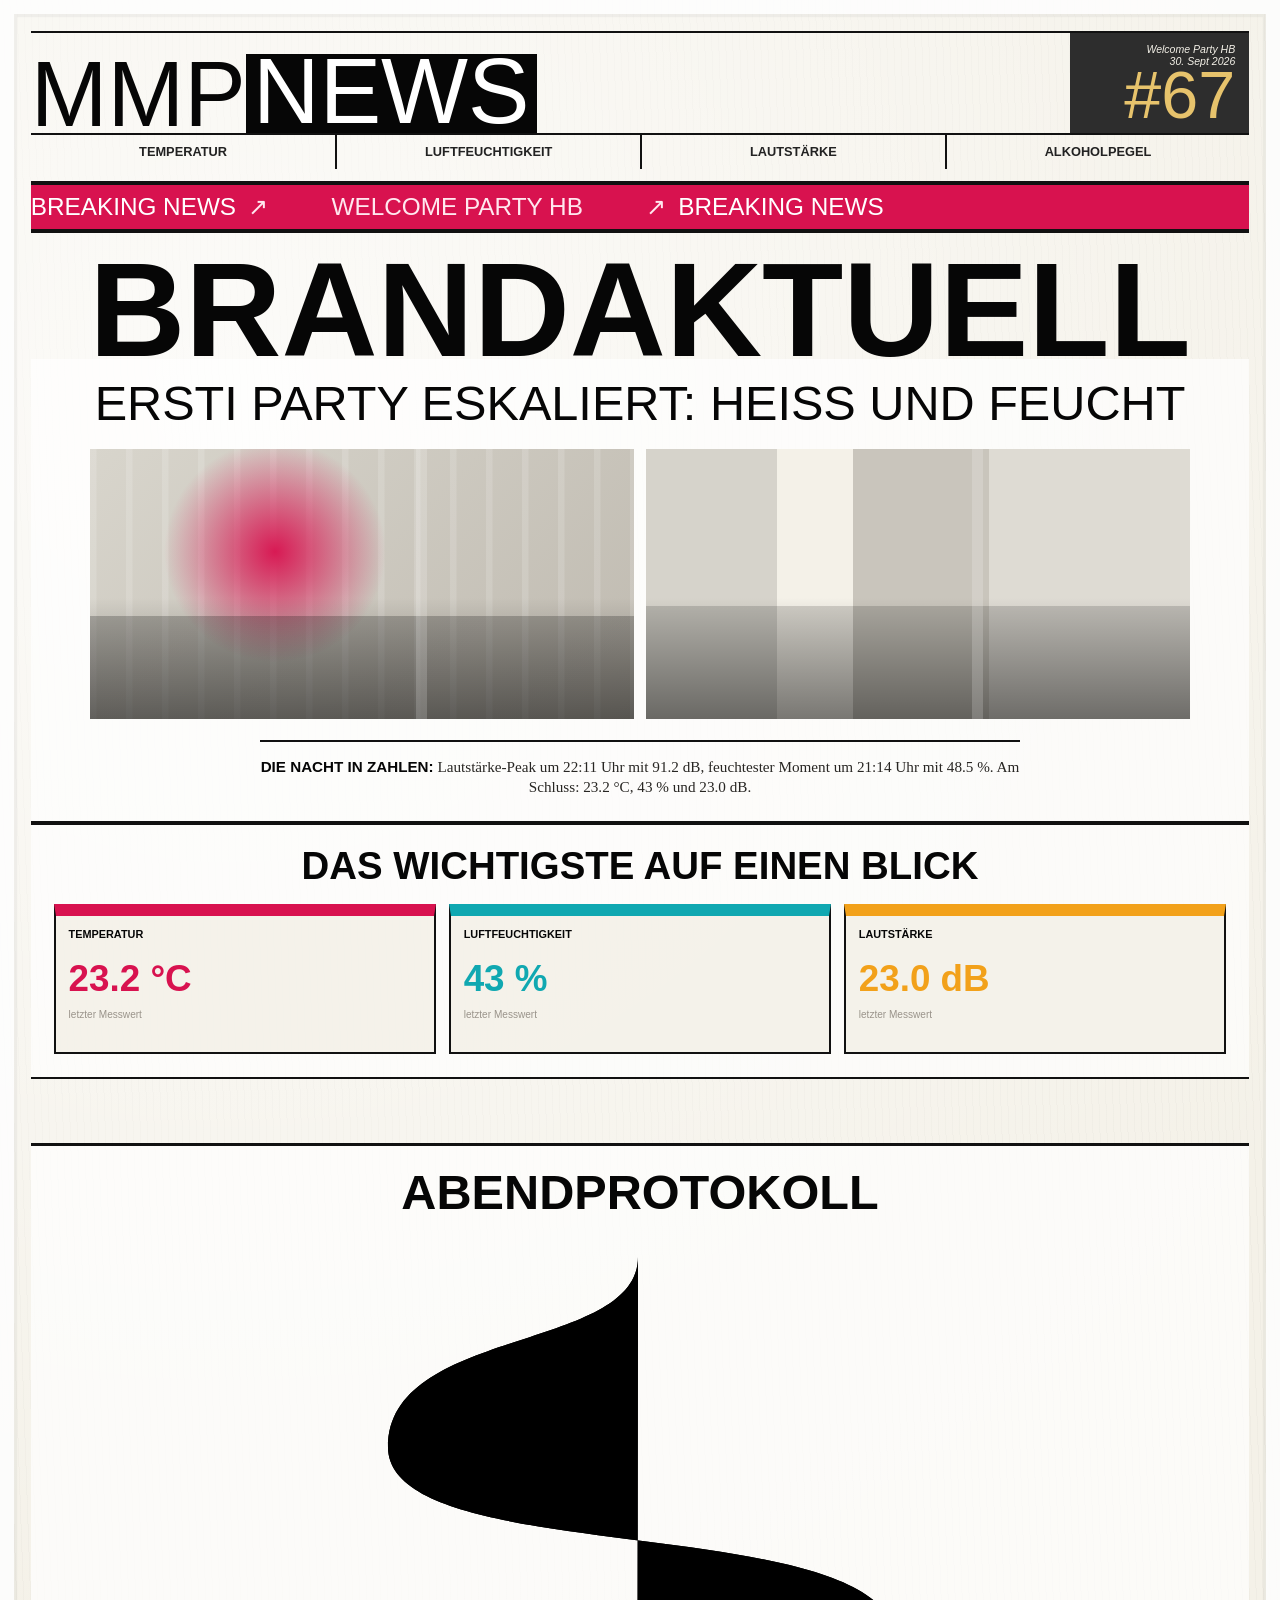
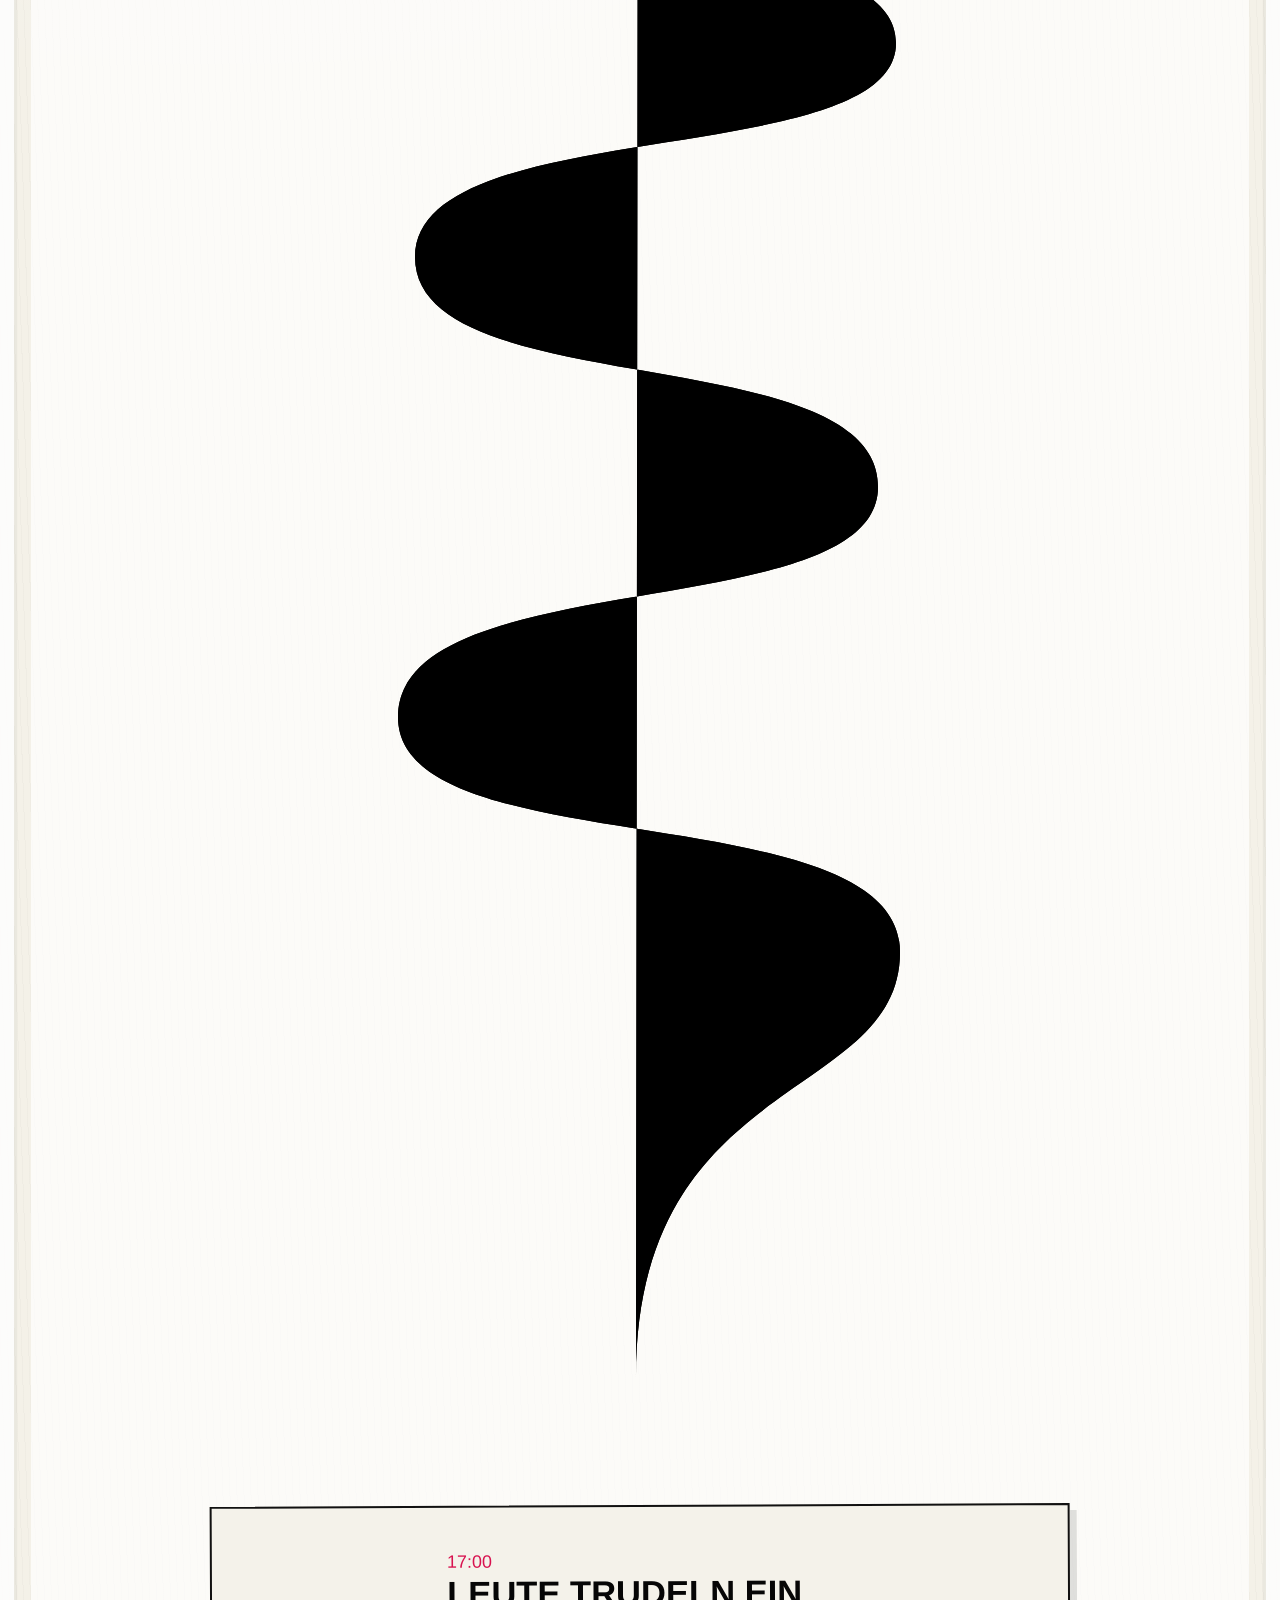
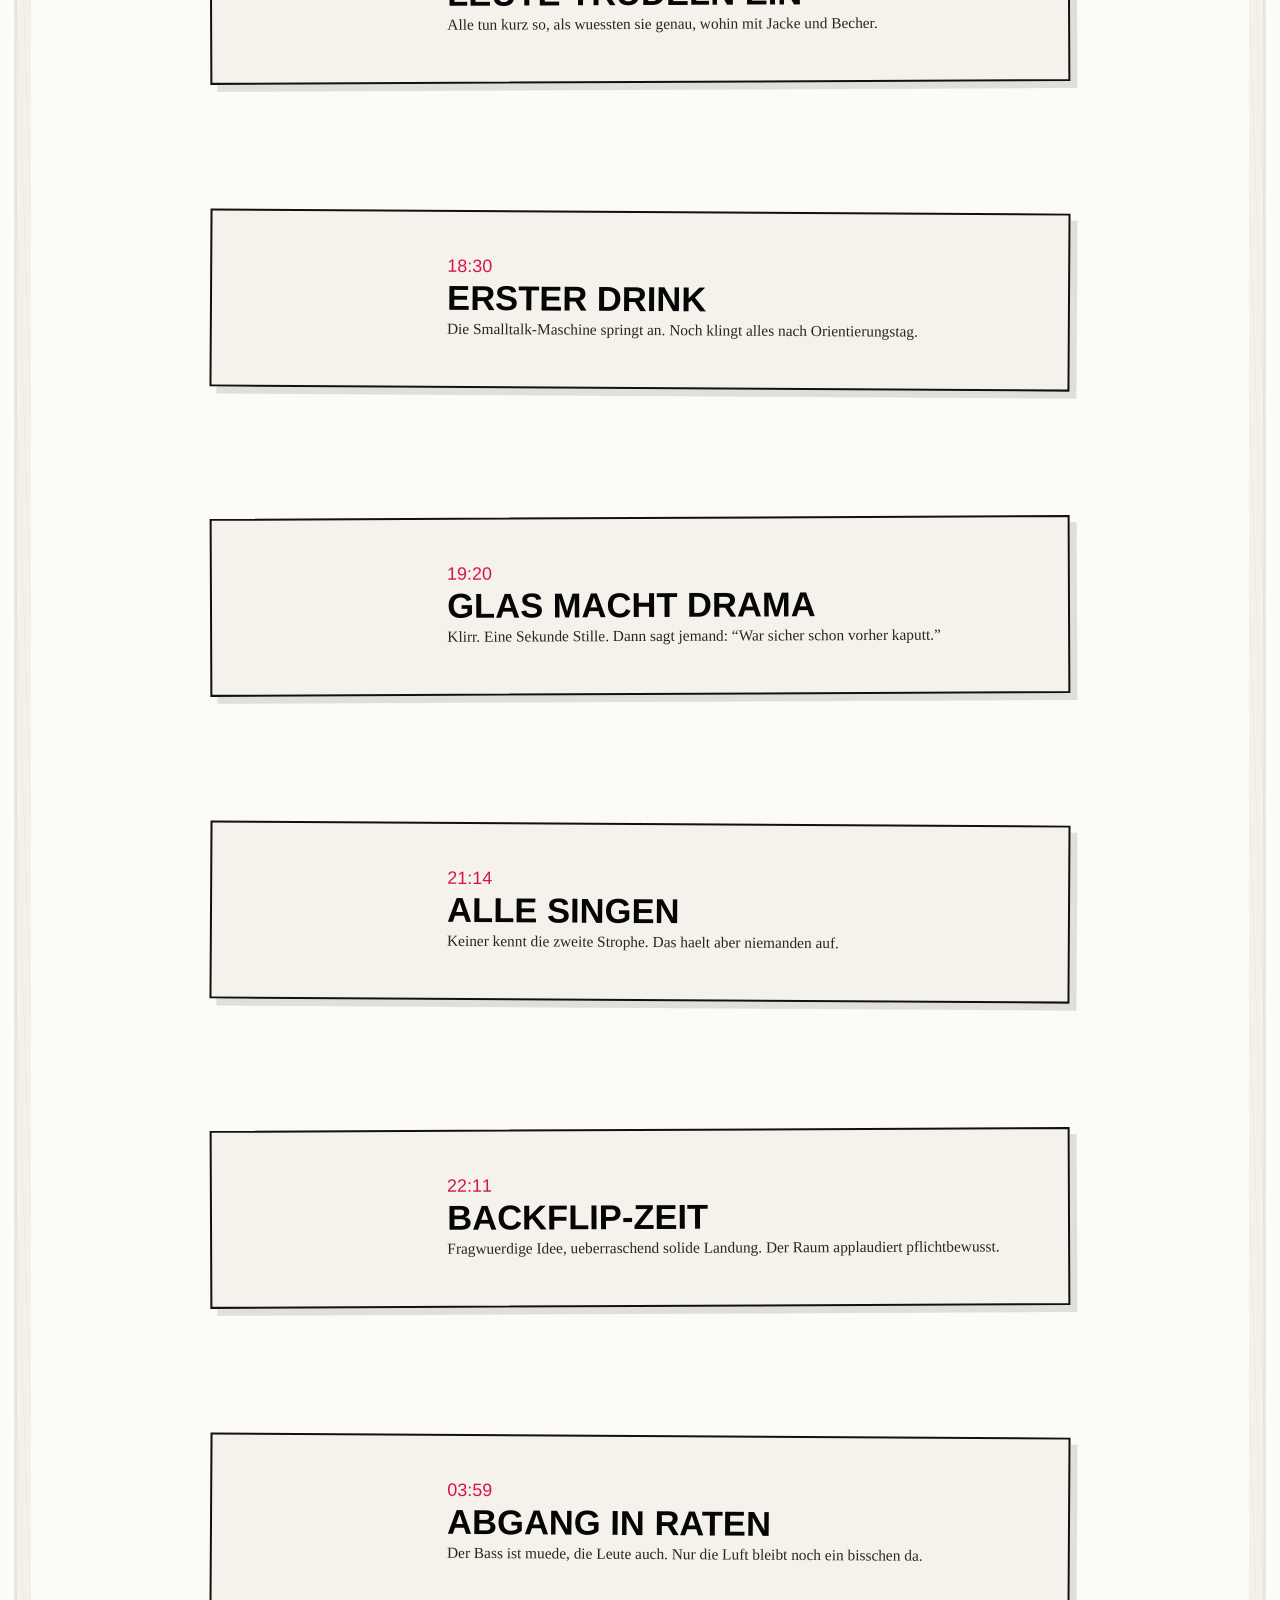
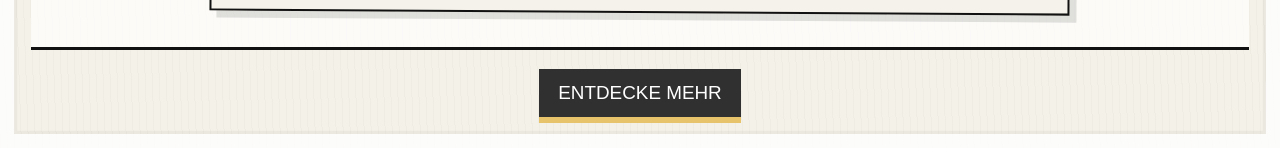
==== commit 136d0677: "bauen des html" ====
--- a/index.html
+++ b/index.html
@@ -9,7 +9,7 @@
 <body>
 <main class="paper">
     <header class="masthead">
-        <div class="edition"><span>MMP</span><mark>NEWS</mark></div>
+        <a class="edition" href="index.html"><span>MMP</span><mark>NEWS</mark></a>
         <div class="issue">
             <span>Welcome Party HB</span>
             <span>30. Sept 2026</span>
@@ -17,9 +17,9 @@
     </header>
 
     <nav class="topic-nav" aria-label="Messwerte">
-        <a href="#temperature">Temperatur</a>
-        <a href="#humidity">Luftfeuchtigkeit</a>
-        <a href="#noise">Lautstärke</a>
+        <a href="temperature.html">Temperatur</a>
+        <a href="humidity.html">Luftfeuchtigkeit</a>
+        <a href="noise.html">Lautstärke</a>
         <a href="#alcohol">Alkoholpegel</a>
     </nav>
 
@@ -35,29 +35,10 @@
         <p class="lead">Ersti Party eskaliert: heiss und feucht</p>
 
         <div class="scene-grid" aria-label="Stimmungsbilder der Party">
-            <article class="scene scene-studio">
-                <div class="scene-card">
-                    <strong>Studio</strong>
-                    <span id="studio-temp">-- °C</span>
-                    <span id="studio-humidity">-- %</span>
-                    <span id="studio-noise">-- dB</span>
-                </div>
-            </article>
-            <article class="scene scene-mensa">
-                <div class="scene-card">
-                    <strong>Mensa</strong>
-                    <span id="mensa-temp">-- °C</span>
-                    <span id="mensa-humidity">-- %</span>
-                    <span id="mensa-noise">-- dB</span>
-                </div>
-            </article>
-            <aside class="side-note">
-                <span>Und wir so:</span>
-                <strong>das war ziemlich intensiv.</strong>
-            </aside>
+            <article class="scene scene-studio"></article>
+            <article class="scene scene-mensa"></article>
         </div>
 
-        <p class="caption">Laut, heiss, feucht: So entwickelte sich die Atmosphäre über den Abend.</p>
         <article class="story-copy" id="story-copy" aria-label="Story aus den Messdaten"></article>
     </section>
 
@@ -66,18 +47,84 @@
         <div class="metric-grid" id="metric-grid"></div>
     </section>
 
-    <section class="scrolly" aria-labelledby="scrolly-title">
-        <div class="scrolly-visual" aria-live="polite">
-            <p class="scrolly-kicker">Die Nacht in Daten</p>
-            <h2 id="scrolly-title">Scroll durch die Party</h2>
-            <div class="scrolly-readout">
-                <span id="scrolly-label">Messwert</span>
-                <strong id="scrolly-value">--</strong>
-                <small id="scrolly-context">--</small>
-            </div>
-            <div class="scrolly-chart" id="scrolly-chart" aria-hidden="true"></div>
+    <section class="linea-story" aria-labelledby="linea-story-title">
+        <h2 id="linea-story-title">Abendprotokoll</h2>
+        <div class="linea-timeline">
+            <svg class="linea-route" viewBox="0 0 860 1720" preserveAspectRatio="none" aria-hidden="true">
+                <path class="linea-route-main" d="M428 0 C428 95 178 70 178 190 C178 315 686 250 686 386 C686 515 205 455 205 600 C205 748 668 680 668 830 C668 970 188 905 188 1060 C188 1210 690 1135 690 1295 C690 1445 426 1415 426 1720" />
+                <path class="linea-route-dots" d="M428 0 C428 95 178 70 178 190 C178 315 686 250 686 386 C686 515 205 455 205 600 C205 748 668 680 668 830 C668 970 188 905 188 1060 C188 1210 690 1135 690 1295 C690 1445 426 1415 426 1720" />
+            </svg>
+            <article class="linea-event">
+                <svg viewBox="0 0 140 120" aria-hidden="true">
+                    <path d="M34 100 V24 h48 v76 M47 100 V40 h23 v60 M64 68 h2" />
+                    <path d="M96 100 q-9 -19 0 -38 M91 62 q10 -13 22 0 M100 61 q5 17 -2 39 M89 100 h25 M99 50 a7 7 0 1 0 0 -14 a7 7 0 1 0 0 14" />
+                    <path d="M48 88 q10 -8 20 0" />
+                </svg>
+                <div>
+                    <span>17:00</span>
+                    <h3>Leute trudeln ein</h3>
+                    <p>Alle tun kurz so, als wuessten sie genau, wohin mit Jacke und Becher.</p>
+                </div>
+            </article>
+            <article class="linea-event">
+                <svg viewBox="0 0 140 120" aria-hidden="true">
+                    <path d="M42 34 l22 12 l-16 35 q-7 15 -21 9 q-14 -7 -7 -22 z M23 91 h34" />
+                    <path d="M98 34 l-22 12 l16 35 q7 15 21 9 q14 -7 7 -22 z M83 91 h34" />
+                    <path d="M58 46 q12 12 24 0 M48 58 q22 16 44 0" />
+                </svg>
+                <div>
+                    <span>18:30</span>
+                    <h3>Erster Drink</h3>
+                    <p>Die Smalltalk-Maschine springt an. Noch klingt alles nach Orientierungstag.</p>
+                </div>
+            </article>
+            <article class="linea-event">
+                <svg viewBox="0 0 140 120" aria-hidden="true">
+                    <path d="M46 38 h44 l-12 31 q-6 15 -20 15 q-14 0 -20 -15 z" />
+                    <path d="M62 84 l-7 18 M74 84 l9 18 M49 102 h40" />
+                    <path d="M86 39 l16 -16 M96 57 l24 -5 M37 91 l-20 12 M95 91 l21 11 M56 55 l-17 -15 M68 39 l-4 -23" />
+                </svg>
+                <div>
+                    <span>19:20</span>
+                    <h3>Glas macht Drama</h3>
+                    <p>Klirr. Eine Sekunde Stille. Dann sagt jemand: “War sicher schon vorher kaputt.”</p>
+                </div>
+            </article>
+            <article class="linea-event">
+                <svg viewBox="0 0 140 120" aria-hidden="true">
+                    <path d="M70 20 q16 0 16 18 v18 q0 18 -16 18 q-16 0 -16 -18 v-18 q0 -18 16 -18 z" />
+                    <path d="M45 52 q0 31 25 31 q25 0 25 -31 M70 83 v18 M52 101 h36" />
+                    <path d="M91 30 q13 9 13 22 M49 30 q-13 9 -13 22 M61 38 q9 -6 18 0" />
+                </svg>
+                <div>
+                    <span>21:14</span>
+                    <h3>Alle singen</h3>
+                    <p>Keiner kennt die zweite Strophe. Das haelt aber niemanden auf.</p>
+                </div>
+            </article>
+            <article class="linea-event">
+                <svg viewBox="0 0 140 120" aria-hidden="true">
+                    <path d="M36 75 q17 -45 34 -6 q17 -39 34 6 M51 60 q19 -18 38 0 M42 87 q28 16 57 0" />
+                    <path d="M29 31 l24 8 l-18 17 l23 -1 l-12 25 M88 28 l-7 22 l23 -8 l-14 19 l23 4" />
+                </svg>
+                <div>
+                    <span>22:11</span>
+                    <h3>Backflip-Zeit</h3>
+                    <p>Fragwuerdige Idee, ueberraschend solide Landung. Der Raum applaudiert pflichtbewusst.</p>
+                </div>
+            </article>
+            <article class="linea-event">
+                <svg viewBox="0 0 140 120" aria-hidden="true">
+                    <path d="M42 36 q24 -14 45 4 q22 19 5 41 q-18 23 -48 2" />
+                    <path d="M48 83 h-17 M31 83 l12 -12 M31 83 l12 12 M96 42 h25 M113 34 l10 8 l-10 8" />
+                </svg>
+                <div>
+                    <span>03:59</span>
+                    <h3>Abgang in Raten</h3>
+                    <p>Der Bass ist muede, die Leute auch. Nur die Luft bleibt noch ein bisschen da.</p>
+                </div>
+            </article>
         </div>
-        <div class="scrolly-steps" id="scrolly-steps"></div>
     </section>
 
     <footer class="paper-footer">
@@ -89,8 +136,8 @@
 <script>
     const rows = window.PARTY_UNLOAD_DATA?.data || [];
     const boxes = {
-        3: { name: "Studio", ids: { temperature_c: "studio-temp", humidity_pct: "studio-humidity", noise_pct: "studio-noise" } },
-        7: { name: "Mensa", ids: { temperature_c: "mensa-temp", humidity_pct: "mensa-humidity", noise_pct: "mensa-noise" } }
+        3: { name: "Studio" },
+        7: { name: "Mensa" }
     };
     const metrics = {
         temperature_c: { label: "Temperatur", unit: "°C", accent: "red", digits: 1 },
@@ -109,16 +156,6 @@
             .filter((value) => typeof value === "number" && Number.isFinite(value));
     }
 
-    function latestFor(boxId, key) {
-        for (let i = rows.length - 1; i >= 0; i--) {
-            const row = rows[i];
-            if (row.box_id === boxId && typeof row[key] === "number") {
-                return row[key];
-            }
-        }
-        return null;
-    }
-
     function latestMetricValue(key) {
         for (let i = rows.length - 1; i >= 0; i--) {
             const value = rows[i][key];
@@ -132,17 +169,6 @@
     function format(value, digits, unit) {
         if (value === null || value === undefined || Number.isNaN(value)) return "--";
         return `${value.toFixed(digits)} ${unit}`;
-    }
-
-    function peakLabel(key, digits, unit) {
-        let best = null;
-        for (const row of rows) {
-            const value = row[key];
-            if (typeof value !== "number" || !Number.isFinite(value)) continue;
-            if (!best || value > best.value) best = { value, box: row.box_id };
-        }
-        if (!best) return "Keine Daten";
-        return `${format(best.value, digits, unit)} (${boxes[best.box]?.name || `Box ${best.box}`})`;
     }
 
     function strongestFor(key, direction = "max") {
@@ -161,53 +187,6 @@
         return dateTime ? dateTime.slice(11, 16) : "--:--";
     }
 
-    function firstMetricPoint(key) {
-        for (const row of rows) {
-            const value = row[key];
-            if (typeof value === "number" && Number.isFinite(value)) {
-                return { value, box: row.box_id, time: row.measured_at };
-            }
-        }
-        return null;
-    }
-
-    function latestMetricPoint(key) {
-        for (let i = rows.length - 1; i >= 0; i--) {
-            const value = rows[i][key];
-            if (typeof value === "number" && Number.isFinite(value)) {
-                return { value, box: rows[i].box_id, time: rows[i].measured_at };
-            }
-        }
-        return null;
-    }
-
-    function sparkline(values) {
-        if (!values.length) {
-            return '<div class="sparkline empty" aria-hidden="true"></div>';
-        }
-        const sampleSize = 34;
-        const step = Math.max(1, Math.floor(values.length / sampleSize));
-        const sampled = values.filter((_, index) => index % step === 0).slice(-sampleSize);
-        const min = Math.min(...sampled);
-        const max = Math.max(...sampled);
-        const range = Math.max(max - min, 1);
-        const points = sampled.map((value, index) => {
-            const x = sampled.length === 1 ? 50 : (index / (sampled.length - 1)) * 100;
-            const y = 42 - ((value - min) / range) * 30;
-            return `${x.toFixed(1)},${y.toFixed(1)}`;
-        }).join(" ");
-        return `<svg class="sparkline" viewBox="0 0 100 48" preserveAspectRatio="none" aria-hidden="true">
-            <polyline points="${points}" vector-effect="non-scaling-stroke"></polyline>
-        </svg>`;
-    }
-
-    for (const [boxId, box] of Object.entries(boxes)) {
-        for (const [key, elementId] of Object.entries(box.ids)) {
-            const config = metrics[key];
-            document.getElementById(elementId).textContent = format(latestFor(Number(boxId), key), config.digits, config.unit);
-        }
-    }
-
     document.getElementById("metric-grid").innerHTML = metricConfig.map((metric) => {
         const values = valuesFor(metric.key);
         const latest = latestMetricValue(metric.key);
@@ -215,116 +194,63 @@
             <div class="metric-label">${metric.label}</div>
             <strong>${format(latest, metric.digits, metric.unit)}</strong>
             <span class="metric-note">${values.length ? "letzter Messwert" : "nicht gemessen"}</span>
-            ${sparkline(values)}
-            <small>${peakLabel(metric.key, metric.digits, metric.unit)}<br>Peak</small>
         </article>`;
     }).join("");
 
-    const tempPeak = strongestFor("temperature_c");
     const humidityPeak = strongestFor("humidity_pct");
     const noisePeak = strongestFor("noise_pct");
-    const quietest = strongestFor("noise_pct", "min");
     const latestTemp = latestMetricValue("temperature_c");
     const latestHumidity = latestMetricValue("humidity_pct");
     const latestNoise = latestMetricValue("noise_pct");
-    const firstTemp = firstMetricPoint("temperature_c");
-    const latestNoisePoint = latestMetricPoint("noise_pct");
     document.getElementById("story-copy").innerHTML = `
-        <p><strong>Die Nacht hatte zwei Gesichter:</strong> Erst wurde es laut, dann blieb die Luft hängen. Um ${timeOnly(noisePeak?.time)} Uhr schoss die Lautstärke im ${boxes[noisePeak?.box]?.name || "Raum"} auf ${format(noisePeak?.value, 1, "dB")}.</p>
-        <p>Der Feuchte-Peak kam schon früher: ${format(humidityPeak?.value, 1, "%")} um ${timeOnly(humidityPeak?.time)} Uhr im ${boxes[humidityPeak?.box]?.name || "Raum"}. Heissester Moment: ${format(tempPeak?.value, 1, "°C")} kurz nach ${timeOnly(tempPeak?.time)} Uhr.</p>
-        <p>Zum Schluss war die Party messbar runtergekühlt: ${format(latestTemp, 1, "°C")}, ${format(latestHumidity, 0, "%")} Luftfeuchtigkeit und nur noch ${format(latestNoise, 1, "dB")}. Der leiseste Moment lag bei ${format(quietest?.value, 1, "dB")}.</p>
+        <p><strong>Die Nacht in Zahlen:</strong> Lautstärke-Peak um ${timeOnly(noisePeak?.time)} Uhr mit ${format(noisePeak?.value, 1, "dB")}, feuchtester Moment um ${timeOnly(humidityPeak?.time)} Uhr mit ${format(humidityPeak?.value, 1, "%")}. Am Schluss: ${format(latestTemp, 1, "°C")}, ${format(latestHumidity, 0, "%")} und ${format(latestNoise, 1, "dB")}.</p>
     `;
 
-    const scrollyChapters = [
-        {
-            key: "temperature_c",
-            accent: "red",
-            title: "17:00 Uhr: Die Türen gehen auf",
-            value: firstTemp?.value,
-            digits: 1,
-            unit: "°C",
-            context: `${timeOnly(firstTemp?.time)} Uhr, ${boxes[firstTemp?.box]?.name || "Raum"}`,
-            body: `Schon beim ersten Messpunkt ist der Raum warm: ${format(firstTemp?.value, 1, "°C")} im ${boxes[firstTemp?.box]?.name || "Raum"}. Noch ist alles geordnet, aber die Kurve läuft bereits.`
-        },
-        {
-            key: "humidity_pct",
-            accent: "blue",
-            title: "21:14 Uhr: Die Luft wird schwer",
-            value: humidityPeak?.value,
-            digits: 1,
-            unit: "%",
-            context: `${timeOnly(humidityPeak?.time)} Uhr, ${boxes[humidityPeak?.box]?.name || "Raum"}`,
-            body: `Der Feuchte-Peak sitzt im Studio: ${format(humidityPeak?.value, 1, "%")}. Das ist der Moment, in dem die Party nicht mehr nur laut, sondern auch spürbar stickig wird.`
-        },
-        {
-            key: "noise_pct",
-            accent: "orange",
-            title: "22:11 Uhr: Jetzt knallt es",
-            value: noisePeak?.value,
-            digits: 1,
-            unit: "dB",
-            context: `${timeOnly(noisePeak?.time)} Uhr, ${boxes[noisePeak?.box]?.name || "Raum"}`,
-            body: `Die lauteste Spitze der Nacht: ${format(noisePeak?.value, 1, "dB")}. Boulevardurteil: Das Studio übernimmt kurz die Schlagzeile.`
-        },
-        {
-            key: "temperature_c",
-            accent: "red",
-            title: "00:52 Uhr: Der heisseste Punkt",
-            value: tempPeak?.value,
-            digits: 1,
-            unit: "°C",
-            context: `${timeOnly(tempPeak?.time)} Uhr, ${boxes[tempPeak?.box]?.name || "Raum"}`,
-            body: `Nach Mitternacht erreicht die Temperatur ihren Peak: ${format(tempPeak?.value, 1, "°C")} in der Mensa. Nicht dramatisch, aber konstant genug für eine klare Story.`
-        },
-        {
-            key: "noise_pct",
-            accent: "orange",
-            title: "03:59 Uhr: Die Nacht klappt zu",
-            value: latestNoisePoint?.value,
-            digits: 1,
-            unit: "dB",
-            context: `${timeOnly(latestNoisePoint?.time)} Uhr, ${boxes[latestNoisePoint?.box]?.name || "Raum"}`,
-            body: `Am Ende stehen nur noch ${format(latestNoise, 1, "dB")} auf dem Ticker. Die Luftfeuchtigkeit bleibt bei ${format(latestHumidity, 0, "%")}, aber der Lärm ist raus.`
-        }
-    ];
-
-    const scrollySteps = document.getElementById("scrolly-steps");
-    const scrollyLabel = document.getElementById("scrolly-label");
-    const scrollyValue = document.getElementById("scrolly-value");
-    const scrollyContext = document.getElementById("scrolly-context");
-    const scrollyChart = document.getElementById("scrolly-chart");
-
-    function renderScrolly(index) {
-        const chapter = scrollyChapters[index];
-        if (!chapter) return;
-        scrollyLabel.textContent = metrics[chapter.key]?.label || "Messwert";
-        scrollyValue.textContent = format(chapter.value, chapter.digits, chapter.unit);
-        scrollyContext.textContent = chapter.context;
-        scrollyChart.className = `scrolly-chart ${chapter.accent}`;
-        scrollyChart.innerHTML = sparkline(valuesFor(chapter.key));
-        document.querySelectorAll(".scrolly-step").forEach((step, stepIndex) => {
-            step.classList.toggle("is-active", stepIndex === index);
+    const lineaCards = document.querySelectorAll(".linea-event");
+    lineaCards.forEach((card) => {
+        card.querySelectorAll("path, circle").forEach((shape) => {
+            const length = Math.ceil(shape.getTotalLength());
+            shape.dataset.drawLength = length;
+            shape.style.setProperty("--draw-length", length);
+            shape.style.strokeDashoffset = length;
         });
-    }
-
-    scrollySteps.innerHTML = scrollyChapters.map((chapter, index) => `
-        <article class="scrolly-step ${index === 0 ? "is-active" : ""}" data-step="${index}">
-            <span>${String(index + 1).padStart(2, "0")}</span>
-            <h3>${chapter.title}</h3>
-            <p>${chapter.body}</p>
-        </article>
-    `).join("");
-
-    renderScrolly(0);
-
-    const observer = new IntersectionObserver((entries) => {
-        const visible = entries
-            .filter((entry) => entry.isIntersecting)
-            .sort((a, b) => b.intersectionRatio - a.intersectionRatio)[0];
-        if (visible) renderScrolly(Number(visible.target.dataset.step));
-    }, { threshold: [0.45, 0.65, 0.85] });
-
-    document.querySelectorAll(".scrolly-step").forEach((step) => observer.observe(step));
+    });
+
+    const cardObserver = new IntersectionObserver((entries) => {
+        entries.forEach((entry) => {
+            if (entry.isIntersecting) entry.target.classList.add("is-visible");
+        });
+    }, { threshold: 0.35 });
+
+    lineaCards.forEach((card, index) => {
+        card.style.setProperty("--card-tilt", `${index % 2 === 0 ? -0.25 : 0.35}deg`);
+        card.style.transitionDelay = `${Math.min(index * 70, 280)}ms`;
+        cardObserver.observe(card);
+    });
+
+    const updateTimelineProgress = () => {
+        lineaCards.forEach((card) => {
+            const cardRect = card.getBoundingClientRect();
+            const drawStart = window.innerHeight * 0.82;
+            const drawEnd = window.innerHeight * 0.38;
+            const drawProgress = Math.max(0, Math.min((drawStart - cardRect.top) / Math.max(drawStart - drawEnd, 1), 1));
+
+            card.querySelectorAll("path, circle").forEach((shape) => {
+                const length = Number(shape.dataset.drawLength || 0);
+                shape.style.strokeDashoffset = length * (1 - drawProgress);
+            });
+
+            if (drawProgress >= 0.98) {
+                card.classList.add("is-drawn");
+            } else {
+                card.classList.remove("is-drawn");
+            }
+        });
+    };
+
+    updateTimelineProgress();
+    window.addEventListener("scroll", updateTimelineProgress, { passive: true });
+    window.addEventListener("resize", updateTimelineProgress);
 </script>
 </body>
 </html>
--- a/css/style.css
+++ b/css/style.css
@@ -88,6 +88,12 @@
     display: inline-block;
 }
 
+.edition:hover,
+.edition:focus-visible {
+    outline: none;
+    filter: contrast(1.2);
+}
+
 .issue {
     position: static;
     display: grid;
@@ -104,7 +110,7 @@
 }
 
 .issue::after {
-    content: "#76";
+    content: "#67";
     color: var(--gold);
     font-family: "Arial Narrow", Impact, Haettenschweiler, "Arial Black", sans-serif;
     font-size: clamp(2.8rem, 5.2vw, 6.2rem);
@@ -130,32 +136,52 @@
 }
 
 .news-strip {
-    display: grid;
-    grid-template-columns: 1fr auto 1fr;
+    display: flex;
     align-items: center;
-    gap: clamp(10px, 1.3vw, 18px);
+    gap: clamp(26px, 4vw, 64px);
     min-height: clamp(34px, 4vw, 52px);
     margin-top: clamp(8px, 1vw, 14px);
     border-top: 4px solid var(--rule);
     border-bottom: 4px solid var(--rule);
-    background: #303030;
+    background: var(--magenta);
     color: #ffffff;
     font-family: "Arial Narrow", Impact, Haettenschweiler, "Arial Black", sans-serif;
     font-size: clamp(1rem, 1.9vw, 2.1rem);
     line-height: 1;
+    overflow: hidden;
     text-align: center;
     text-transform: uppercase;
 }
 
+.news-strip span {
+    flex: 0 0 auto;
+    animation: newsTicker 14s linear infinite;
+    white-space: nowrap;
+}
+
 .news-strip span:nth-child(2) {
-    color: var(--gold);
+    color: #ffe8ef;
+    animation-delay: -4.7s;
+}
+
+.news-strip span:nth-child(3) {
+    animation-delay: -9.4s;
 }
 
 .news-strip span:first-child::after,
 .news-strip span:last-child::before {
-    color: var(--gold);
+    color: #ffe8ef;
     content: "↗";
     padding-inline: 0.5em;
+}
+
+@keyframes newsTicker {
+    from {
+        transform: translateX(100vw);
+    }
+    to {
+        transform: translateX(-100vw);
+    }
 }
 
 .topic-nav a + a {
@@ -178,11 +204,30 @@
     flex-direction: column;
     min-width: 0;
     padding: clamp(16px, 1.8vw, 28px);
-    border-top: 2px solid var(--rule);
     border-bottom: 2px solid var(--rule);
     border-radius: 0;
     background: rgba(255, 255, 255, 0.7);
     text-align: center;
+}
+
+.subpage-intro {
+    grid-column: 1 / -1;
+    max-width: 980px;
+    margin: 0 auto clamp(18px, 3vw, 42px);
+    padding: clamp(16px, 2vw, 30px);
+    border-top: 2px solid var(--rule);
+    border-bottom: 2px solid var(--rule);
+    background: rgba(255, 255, 255, 0.7);
+    text-align: center;
+}
+
+.subpage-intro p:last-child {
+    max-width: 48rem;
+    margin: 0 auto;
+    color: #282623;
+    font-family: Georgia, "Times New Roman", serif;
+    font-size: clamp(1rem, 1.4vw, 1.25rem);
+    line-height: 1.35;
 }
 
 .lead {
@@ -200,7 +245,6 @@
     gap: clamp(10px, 1vw, 16px);
     width: min(100%, 1100px);
     margin: 0 auto;
-    padding-right: clamp(72px, 7vw, 112px);
 }
 
 .scene {
@@ -240,76 +284,16 @@
         linear-gradient(135deg, #cfcfcf, #eeeeee);
 }
 
-.scene-card {
-    position: absolute;
-    left: 0;
-    bottom: 0;
-    top: auto;
-    z-index: 1;
-    display: grid;
-    gap: 5px;
-    min-width: 112px;
-    padding: 12px 14px;
-    border-radius: 0;
-    background: rgba(0, 0, 0, 0.86);
-    color: #fff;
-    font-size: clamp(0.68rem, 0.85vw, 0.92rem);
-    text-align: left;
-}
-
-.scene-card strong {
-    font-size: 0.78rem;
-}
-
-.side-note {
-    position: absolute;
-    right: 0;
-    top: 18px;
-    width: 62px;
-    color: var(--ink);
-    font-family: "Arial Black", Impact, sans-serif;
-    font-size: clamp(0.58rem, 1.7vw, 0.74rem);
-    line-height: 1.14;
-    text-align: left;
-    transform: rotate(-7deg);
-}
-
-.side-note::after {
-    display: block;
-    width: 38px;
-    height: 34px;
-    margin: 6px 0 0 8px;
-    border-left: 3px solid var(--ink);
-    border-bottom: 3px solid var(--ink);
-    border-radius: 0 0 0 32px;
-    content: "";
-}
-
-.side-note strong {
-    display: block;
-}
-
-.caption {
-    margin: clamp(14px, 1.6vw, 24px) 0 0;
-    font-family: Impact, Haettenschweiler, "Arial Black", sans-serif;
-    font-size: clamp(0.9rem, 1.45vw, 1.4rem);
-    border-top: 2px solid var(--rule);
-    padding-top: clamp(10px, 1vw, 14px);
-    text-transform: uppercase;
-}
-
 .story-copy {
-    display: grid;
-    grid-template-columns: repeat(3, minmax(0, 1fr));
-    gap: clamp(12px, 1.4vw, 22px);
-    margin-top: clamp(12px, 1.4vw, 20px);
+    max-width: 760px;
+    margin: clamp(14px, 1.6vw, 22px) auto 0;
     padding-top: clamp(12px, 1.2vw, 18px);
     border-top: 2px solid var(--rule);
     color: #282623;
     font-family: Georgia, "Times New Roman", serif;
-    font-size: clamp(0.78rem, 0.95vw, 1rem);
-    line-height: 1.32;
-    text-align: left;
+    font-size: clamp(0.95rem, 1.1vw, 1.1rem);
+    line-height: 1.35;
+    text-align: center;
 }
 
 .story-copy p {
@@ -351,9 +335,9 @@
 
 .metric-card {
     display: grid;
-    gap: 6px;
+    gap: 8px;
     min-width: 0;
-    min-height: 168px;
+    min-height: 118px;
     padding: 13px 10px 12px;
     border: 2px solid var(--rule);
     border-top: 12px solid var(--accent);
@@ -500,6 +484,158 @@
 .scrolly-chart.blue { --accent: var(--blue); }
 .scrolly-chart.orange { --accent: var(--orange); }
 
+.temperature-page .scrolly-readout strong,
+.temperature-page .scrolly-step.is-active {
+    color: var(--red);
+}
+
+.temperature-page .scrolly-step.is-active {
+    border-color: var(--red);
+}
+
+.humidity-page .scrolly-readout strong,
+.humidity-page .scrolly-step.is-active {
+    color: var(--blue);
+}
+
+.humidity-page .scrolly-step.is-active {
+    border-color: var(--blue);
+}
+
+.noise-page .scrolly-readout strong,
+.noise-page .scrolly-step.is-active {
+    color: var(--orange);
+}
+
+.noise-page .scrolly-step.is-active {
+    border-color: var(--orange);
+}
+
+.linea-story {
+    grid-column: 1 / -1;
+    margin-top: clamp(30px, 5vw, 78px);
+    padding: clamp(18px, 2vw, 30px);
+    border-top: 3px solid var(--rule);
+    border-bottom: 3px solid var(--rule);
+    background: rgba(255, 255, 255, 0.72);
+}
+
+.linea-story h2 {
+    margin: 0;
+    font-family: "Arial Narrow", Impact, Haettenschweiler, "Arial Black", sans-serif;
+    font-size: clamp(1.9rem, 3.8vw, 4.2rem);
+    line-height: 0.9;
+    text-align: center;
+    text-transform: uppercase;
+}
+
+.linea-timeline {
+    position: relative;
+    display: grid;
+    gap: clamp(68px, 10vw, 144px);
+    max-width: 860px;
+    margin: clamp(18px, 3vw, 42px) auto 0;
+    padding: 4px 0 8px;
+}
+
+.linea-event {
+    position: relative;
+    display: grid;
+    grid-template-columns: minmax(108px, 0.34fr) minmax(0, 1fr);
+    align-items: center;
+    min-height: 178px;
+    padding: clamp(12px, 1.5vw, 18px) 0;
+    border: 2px solid var(--rule);
+    background: rgba(244, 241, 232, 0.86);
+    box-shadow: 0 0 0 rgba(22, 21, 19, 0);
+    opacity: 0;
+    transform: translateY(28px) rotate(-0.6deg) scale(0.96);
+    transition: opacity 520ms ease, transform 520ms cubic-bezier(0.2, 0.8, 0.2, 1), box-shadow 520ms ease;
+}
+
+.linea-event:nth-child(even) {
+    transform: translateY(28px) rotate(0.7deg) scale(0.96);
+}
+
+.linea-event.is-visible {
+    opacity: 1;
+    box-shadow: 7px 7px 0 rgba(22, 21, 19, 0.12);
+    transform: translateY(0) rotate(var(--card-tilt, 0deg)) scale(1);
+}
+
+.linea-event svg {
+    width: 100%;
+    height: 132px;
+    overflow: visible;
+    transform-origin: center;
+}
+
+.linea-event svg path,
+.linea-event svg circle {
+    fill: none;
+    stroke: var(--ink);
+    stroke-width: 3.2;
+    stroke-linecap: round;
+    stroke-linejoin: round;
+    stroke-dasharray: var(--draw-length, 1);
+    stroke-dashoffset: var(--draw-length, 1);
+}
+
+.linea-event.is-drawn svg {
+    animation: doodleWiggle 650ms ease both;
+}
+
+@keyframes doodleWiggle {
+    0% {
+        transform: translateY(0) rotate(0deg);
+    }
+    45% {
+        transform: translateY(-2px) rotate(-1deg);
+    }
+    100% {
+        transform: translateY(0) rotate(0deg);
+    }
+}
+
+@media (prefers-reduced-motion: reduce) {
+    .linea-event {
+        transition: none;
+    }
+
+    .linea-event.is-drawn svg {
+        animation: none;
+    }
+}
+
+.linea-event span {
+    display: inline-block;
+    padding-inline: clamp(12px, 1.5vw, 18px);
+    margin-bottom: 6px;
+    color: var(--magenta);
+    font-family: "Arial Narrow", Impact, Haettenschweiler, "Arial Black", sans-serif;
+    font-size: clamp(1rem, 1.4vw, 1.35rem);
+    line-height: 1;
+}
+
+.linea-event h3 {
+    margin: 0 0 4px;
+    padding-inline: clamp(12px, 1.5vw, 18px);
+    font-family: "Arial Narrow", Impact, Haettenschweiler, "Arial Black", sans-serif;
+    font-size: clamp(1.4rem, 2.7vw, 2.8rem);
+    line-height: 0.95;
+    text-transform: uppercase;
+}
+
+.linea-event p {
+    max-width: 38rem;
+    margin: 0;
+    padding-inline: clamp(12px, 1.5vw, 18px);
+    color: #282623;
+    font-family: Georgia, "Times New Roman", serif;
+    font-size: clamp(0.95rem, 1.2vw, 1.12rem);
+    line-height: 1.32;
+}
+
 .scrolly-steps {
     display: grid;
     gap: clamp(22px, 10vh, 120px);
@@ -583,27 +719,6 @@
         grid-template-columns: repeat(4, minmax(112px, 1fr));
     }
 
-    .news-strip {
-        grid-template-columns: 1fr;
-    }
-
-    .news-strip span:first-child,
-    .news-strip span:last-child {
-        display: none;
-    }
-
-    .scene-grid {
-        padding-right: 0;
-    }
-
-    .side-note {
-        display: none;
-    }
-
-    .story-copy {
-        grid-template-columns: 1fr;
-    }
-
     .scrolly {
         grid-template-columns: 1fr;
     }
@@ -629,22 +744,27 @@
         grid-template-columns: repeat(2, minmax(0, 1fr));
     }
 
+    .linea-timeline {
+        gap: 68px;
+        padding-left: 28px;
+    }
+
+    .linea-event {
+        grid-template-columns: 1fr;
+        min-height: 0;
+    }
+
+    .linea-event svg {
+        height: 118px;
+    }
+
 }
 
 @media (min-width: 900px) and (orientation: landscape) {
     .paper {
-        grid-template-columns: minmax(0, 1.55fr) minmax(360px, 0.85fr);
         grid-template-rows: auto auto auto auto minmax(0, 1fr) auto;
-        column-gap: clamp(26px, 4vw, 72px);
         min-height: 100vh;
         min-height: 100svh;
-    }
-
-    .masthead,
-    .topic-nav,
-    .news-strip,
-    .main-title {
-        grid-column: 1 / -1;
     }
 
     .main-title {
@@ -654,6 +774,7 @@
 
     .hero {
         align-self: stretch;
+        width: 100%;
     }
 
     .lead {
@@ -666,10 +787,11 @@
 
     .overview {
         align-self: stretch;
+        width: 100%;
     }
 
     .metric-grid {
-        grid-template-columns: repeat(2, minmax(0, 1fr));
+        grid-template-columns: repeat(3, minmax(0, 1fr));
         gap: clamp(10px, 1vw, 16px);
     }
 
@@ -683,7 +805,6 @@
     }
 
     .paper-footer {
-        grid-column: 1 / -1;
         align-self: end;
         padding-top: clamp(12px, 1.5vw, 24px);
     }
@@ -704,10 +825,6 @@
         min-height: 190px;
     }
 
-    .story-copy {
-        grid-template-columns: 1fr;
-    }
-
     .scrolly-step h3 {
         font-size: clamp(1.8rem, 13vw, 3.6rem);
     }
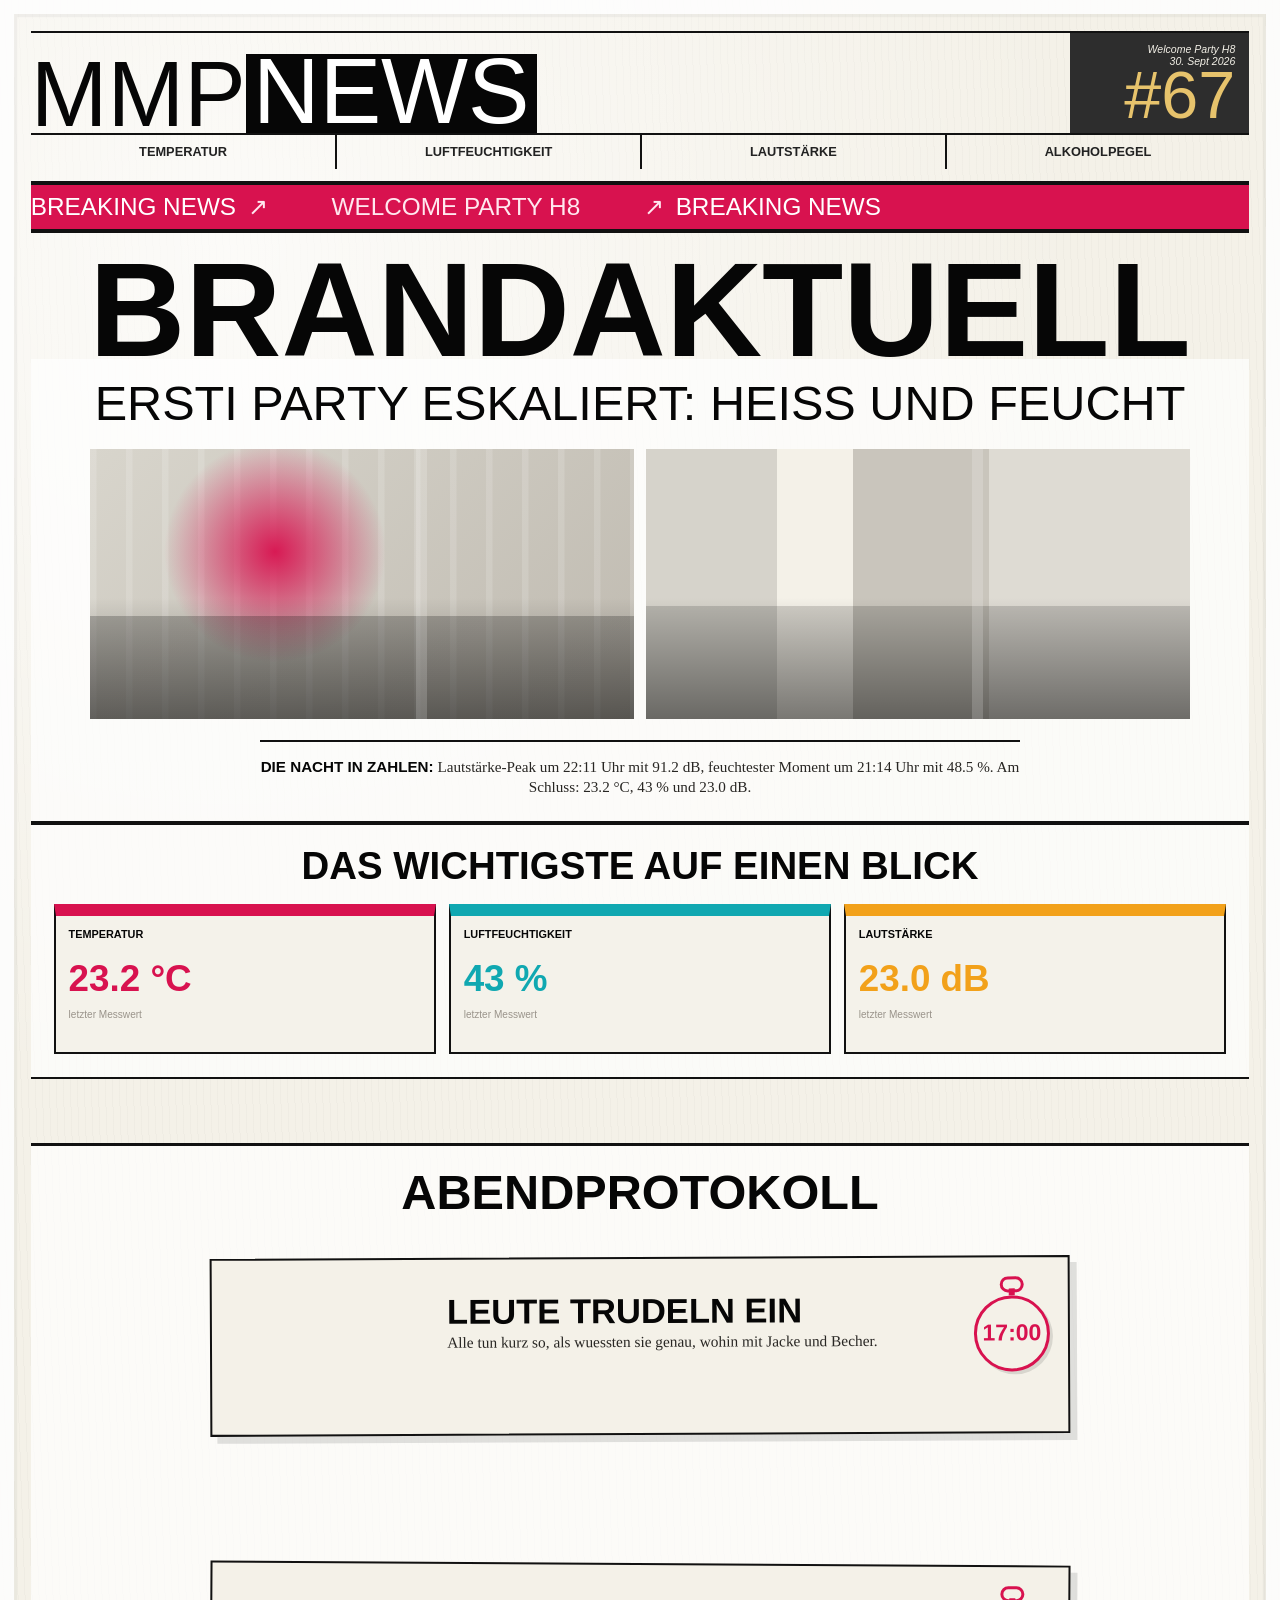
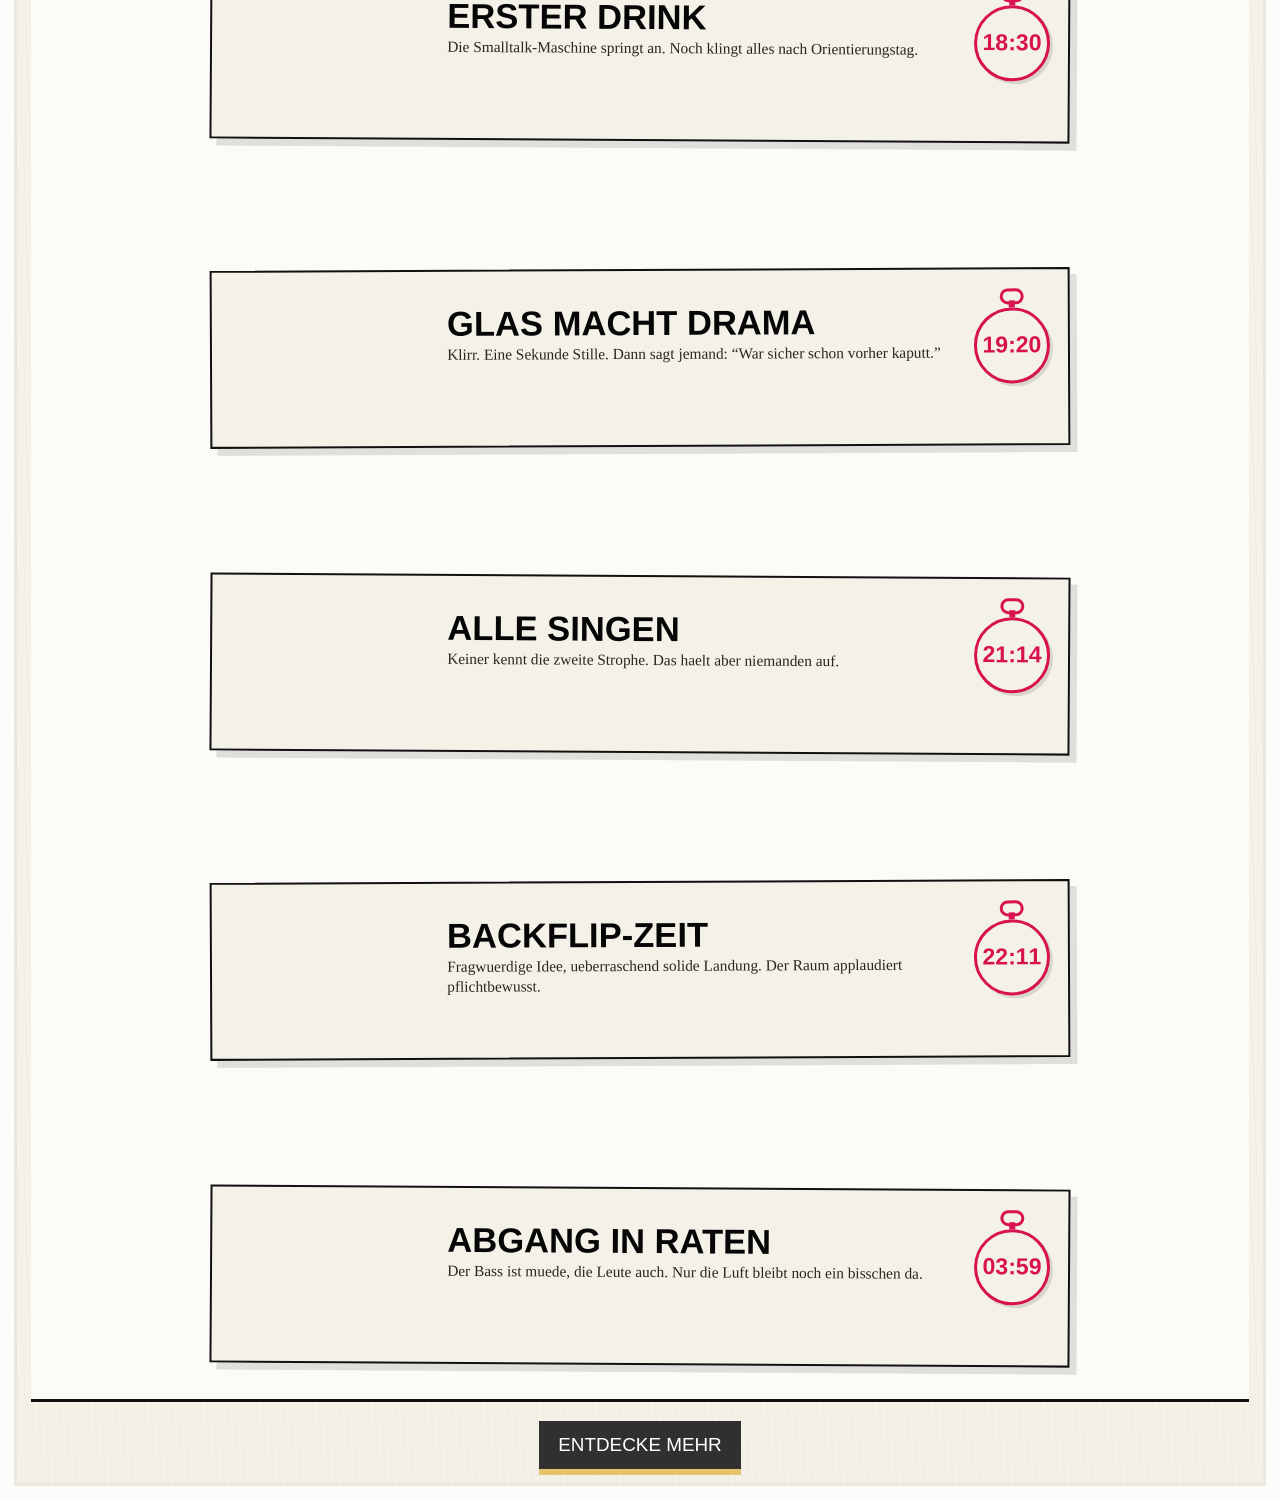
==== commit 3ea2af33: "aufbau html" ====
--- a/index.html
+++ b/index.html
@@ -11,7 +11,7 @@
     <header class="masthead">
         <a class="edition" href="index.html"><span>MMP</span><mark>NEWS</mark></a>
         <div class="issue">
-            <span>Welcome Party HB</span>
+            <span>Welcome Party H8</span>
             <span>30. Sept 2026</span>
         </div>
     </header>
@@ -25,7 +25,7 @@
 
     <div class="news-strip" aria-hidden="true">
         <span>Breaking News</span>
-        <span>Welcome Party HB</span>
+        <span>Welcome Party H8</span>
         <span>Breaking News</span>
     </div>
 
@@ -56,9 +56,9 @@
             </svg>
             <article class="linea-event">
                 <svg viewBox="0 0 140 120" aria-hidden="true">
-                    <path d="M34 100 V24 h48 v76 M47 100 V40 h23 v60 M64 68 h2" />
-                    <path d="M96 100 q-9 -19 0 -38 M91 62 q10 -13 22 0 M100 61 q5 17 -2 39 M89 100 h25 M99 50 a7 7 0 1 0 0 -14 a7 7 0 1 0 0 14" />
-                    <path d="M48 88 q10 -8 20 0" />
+                    <path d="M36 98 V28 h42 v70" />
+                    <circle cx="67" cy="63" r="2.5" />
+                    <path d="M101 76 q-5 -9 2 -16 M96 60 q8 -12 18 0 M104 48 a7 7 0 1 0 0 -14 a7 7 0 1 0 0 14 M101 76 l-14 22 M101 76 l20 22" />
                 </svg>
                 <div>
                     <span>17:00</span>
@@ -68,9 +68,9 @@
             </article>
             <article class="linea-event">
                 <svg viewBox="0 0 140 120" aria-hidden="true">
-                    <path d="M42 34 l22 12 l-16 35 q-7 15 -21 9 q-14 -7 -7 -22 z M23 91 h34" />
-                    <path d="M98 34 l-22 12 l16 35 q7 15 21 9 q14 -7 7 -22 z M83 91 h34" />
-                    <path d="M58 46 q12 12 24 0 M48 58 q22 16 44 0" />
+                    <path d="M43 30 q23 6 27 12 q-2 34 -23 44 q-21 -10 -18 -36 q4 -14 14 -20 z M31 63 q15 -5 35 1 M47 86 q-5 18 -13 27 M22 114 q12 -7 24 1" />
+                    <path d="M97 30 q-23 6 -27 12 q2 34 23 44 q21 -10 18 -36 q-4 -14 -14 -20 z M74 63 q15 -5 35 1 M93 86 q5 18 13 27 M94 115 q12 -8 24 -1" />
+                    <path d="M61 27 q-19 -18 -25 -9 M76 27 q19 -18 25 -9 M70 25 a3 3 0 1 0 0 -6 a3 3 0 1 0 0 6 M55 35 a3 3 0 1 0 0 -6 a3 3 0 1 0 0 6 M86 35 a3 3 0 1 0 0 -6 a3 3 0 1 0 0 6" />
                 </svg>
                 <div>
                     <span>18:30</span>
@@ -80,9 +80,10 @@
             </article>
             <article class="linea-event">
                 <svg viewBox="0 0 140 120" aria-hidden="true">
-                    <path d="M46 38 h44 l-12 31 q-6 15 -20 15 q-14 0 -20 -15 z" />
-                    <path d="M62 84 l-7 18 M74 84 l9 18 M49 102 h40" />
-                    <path d="M86 39 l16 -16 M96 57 l24 -5 M37 91 l-20 12 M95 91 l21 11 M56 55 l-17 -15 M68 39 l-4 -23" />
+                    <path d="M42 33 h55 l-18 28 q-8 11 -23 8 q-13 -3 -18 -18 z" />
+                    <path d="M61 67 l-18 28 M76 64 l15 31 M34 96 q31 -8 66 0" />
+                    <path d="M58 47 l-15 -12 M73 34 l-6 -16 M91 41 l18 -12 M82 56 l24 8 M48 61 l-19 16" />
+                    <path d="M27 101 q20 8 39 2 q22 -7 47 2 M52 93 q5 -5 11 -1 M84 91 q7 -4 14 1" />
                 </svg>
                 <div>
                     <span>19:20</span>
@@ -207,6 +208,15 @@
     `;
 
     const lineaCards = document.querySelectorAll(".linea-event");
+    const timeline = document.querySelector(".linea-timeline");
+    const routePaths = document.querySelectorAll(".linea-route-main");
+    routePaths.forEach((path) => {
+        const length = Math.ceil(path.getTotalLength());
+        path.dataset.routeLength = length;
+        path.style.setProperty("--route-length", length);
+        path.style.strokeDashoffset = length;
+    });
+
     lineaCards.forEach((card) => {
         card.querySelectorAll("path, circle").forEach((shape) => {
             const length = Math.ceil(shape.getTotalLength());
@@ -229,6 +239,18 @@
     });
 
     const updateTimelineProgress = () => {
+        if (timeline) {
+            const timelineRect = timeline.getBoundingClientRect();
+            const routeStart = window.innerHeight * 0.78;
+            const routeEnd = window.innerHeight * 0.22;
+            const routeProgress = Math.max(0, Math.min((routeStart - timelineRect.top) / Math.max(timelineRect.height - routeEnd, 1), 1));
+
+            routePaths.forEach((path) => {
+                const length = Number(path.dataset.routeLength || 0);
+                path.style.strokeDashoffset = length * (1 - routeProgress);
+            });
+        }
+
         lineaCards.forEach((card) => {
             const cardRect = card.getBoundingClientRect();
             const drawStart = window.innerHeight * 0.82;
--- a/css/style.css
+++ b/css/style.css
@@ -376,6 +376,115 @@
     line-height: 1.1;
 }
 
+.humidity-chart-card {
+    position: relative;
+    min-height: clamp(330px, 42vw, 500px);
+    margin-top: clamp(18px, 2vw, 28px);
+    padding: clamp(10px, 1.4vw, 18px);
+    border: 2px solid var(--rule);
+    background: var(--paper);
+    box-shadow: 7px 7px 0 rgba(22, 21, 19, 0.1);
+}
+
+.humidity-chart-card svg {
+    display: block;
+    width: 100%;
+    height: auto;
+    aspect-ratio: 900 / 340;
+    overflow: visible;
+    cursor: crosshair;
+}
+
+.humidity-chart-grid {
+    stroke: rgba(22, 21, 19, 0.14);
+    stroke-width: 1;
+    vector-effect: non-scaling-stroke;
+}
+
+.humidity-chart-line {
+    fill: none;
+    stroke-width: 5;
+    stroke-linecap: round;
+    stroke-linejoin: round;
+    vector-effect: non-scaling-stroke;
+}
+
+.humidity-chart-line-studio {
+    stroke: var(--orange);
+}
+
+.humidity-chart-line-mensa {
+    stroke: var(--magenta);
+}
+
+.humidity-chart-guide {
+    stroke: var(--ink);
+    stroke-dasharray: 5 7;
+    stroke-width: 2;
+    opacity: 0.42;
+    vector-effect: non-scaling-stroke;
+}
+
+.humidity-chart-dot {
+    fill: var(--paper);
+    stroke-width: 4;
+    vector-effect: non-scaling-stroke;
+}
+
+.humidity-chart-dot-studio {
+    stroke: var(--orange);
+}
+
+.humidity-chart-dot-mensa {
+    stroke: var(--magenta);
+}
+
+.humidity-chart-axis,
+.humidity-chart-label,
+.humidity-chart-legend {
+    fill: var(--ink);
+    font-family: Arial, Helvetica, sans-serif;
+    font-size: 12px;
+    font-weight: 900;
+    transform-box: fill-box;
+    vector-effect: non-scaling-stroke;
+}
+
+.humidity-chart-label {
+    fill: var(--blue);
+}
+
+.humidity-chart-legend.studio {
+    fill: var(--orange);
+}
+
+.humidity-chart-legend.mensa {
+    fill: var(--magenta);
+}
+
+.humidity-tooltip {
+    position: absolute;
+    z-index: 3;
+    min-width: 104px;
+    padding: 8px 10px;
+    border: 2px solid var(--rule);
+    background: var(--paper);
+    box-shadow: 4px 4px 0 rgba(22, 21, 19, 0.14);
+    color: var(--ink);
+    font-family: Arial, Helvetica, sans-serif;
+    font-size: 0.78rem;
+    font-weight: 900;
+    line-height: 1.15;
+    pointer-events: none;
+    transform: translate(-50%, calc(-100% - 18px));
+}
+
+.humidity-tooltip strong {
+    display: block;
+    color: var(--blue);
+    font-size: 1.18rem;
+}
+
 .sparkline {
     width: 100%;
     height: 48px;
@@ -536,17 +645,55 @@
     max-width: 860px;
     margin: clamp(18px, 3vw, 42px) auto 0;
     padding: 4px 0 8px;
+    isolation: isolate;
+}
+
+.linea-route {
+    position: absolute;
+    inset: 0;
+    z-index: 0;
+    width: 100%;
+    height: 100%;
+    overflow: visible;
+    pointer-events: none;
+}
+
+.linea-route path {
+    fill: none;
+    stroke-linecap: round;
+    stroke-linejoin: round;
+}
+
+.linea-route-main {
+    stroke: var(--ink);
+    stroke-width: 5px;
+    stroke-dasharray: var(--route-length, 1);
+    stroke-dashoffset: var(--route-length, 1);
+}
+
+.linea-route-dots {
+    display: none;
+}
+
+#humidity-events {
+    display: grid;
+    gap: inherit;
+}
+
+.humidity-page .linea-route-main {
+    stroke: var(--blue);
 }
 
 .linea-event {
     position: relative;
+    z-index: 1;
     display: grid;
     grid-template-columns: minmax(108px, 0.34fr) minmax(0, 1fr);
     align-items: center;
     min-height: 178px;
     padding: clamp(12px, 1.5vw, 18px) 0;
     border: 2px solid var(--rule);
-    background: rgba(244, 241, 232, 0.86);
+    background: var(--paper);
     box-shadow: 0 0 0 rgba(22, 21, 19, 0);
     opacity: 0;
     transform: translateY(28px) rotate(-0.6deg) scale(0.96);
@@ -568,6 +715,12 @@
     height: 132px;
     overflow: visible;
     transform-origin: center;
+}
+
+.linea-event > div {
+    position: relative;
+    min-height: 118px;
+    padding-right: clamp(70px, 9vw, 96px);
 }
 
 .linea-event svg path,
@@ -608,17 +761,66 @@
 }
 
 .linea-event span {
-    display: inline-block;
-    padding-inline: clamp(12px, 1.5vw, 18px);
-    margin-bottom: 6px;
+    position: absolute;
+    top: 10px;
+    right: clamp(12px, 1.5vw, 18px);
+    display: grid;
+    place-items: center;
+    width: clamp(60px, 6.2vw, 76px);
+    aspect-ratio: 1;
+    padding: 0;
+    margin: 0;
+    border: 3px solid var(--magenta);
+    border-radius: 50%;
+    background: var(--paper);
+    box-shadow: 3px 3px 0 rgba(22, 21, 19, 0.12);
     color: var(--magenta);
     font-family: "Arial Narrow", Impact, Haettenschweiler, "Arial Black", sans-serif;
-    font-size: clamp(1rem, 1.4vw, 1.35rem);
+    font-size: clamp(1.18rem, 1.8vw, 1.7rem);
+    font-weight: 900;
     line-height: 1;
+    text-align: center;
+}
+
+.linea-event span::before {
+    position: absolute;
+    left: 50%;
+    top: -22px;
+    width: 18px;
+    height: 10px;
+    border: 3px solid var(--magenta);
+    border-radius: 8px;
+    background: var(--paper);
+    content: "";
+    transform: translateX(-50%);
+}
+
+.humidity-page .linea-event span {
+    border-color: var(--blue);
+    color: var(--blue);
+}
+
+.humidity-page .linea-event span::before {
+    border-color: var(--blue);
+}
+
+.humidity-page .linea-event span::after {
+    background: var(--blue);
+}
+
+.linea-event span::after {
+    position: absolute;
+    left: 50%;
+    top: -10px;
+    width: 6px;
+    height: 7px;
+    background: var(--magenta);
+    content: "";
+    transform: translateX(-50%);
 }
 
 .linea-event h3 {
-    margin: 0 0 4px;
+    margin: 8px 0 4px;
     padding-inline: clamp(12px, 1.5vw, 18px);
     font-family: "Arial Narrow", Impact, Haettenschweiler, "Arial Black", sans-serif;
     font-size: clamp(1.4rem, 2.7vw, 2.8rem);
@@ -746,7 +948,7 @@
 
     .linea-timeline {
         gap: 68px;
-        padding-left: 28px;
+        padding-left: 0;
     }
 
     .linea-event {
@@ -756,6 +958,10 @@
 
     .linea-event svg {
         height: 118px;
+    }
+
+    .linea-event > div {
+        padding-right: 78px;
     }
 
 }
